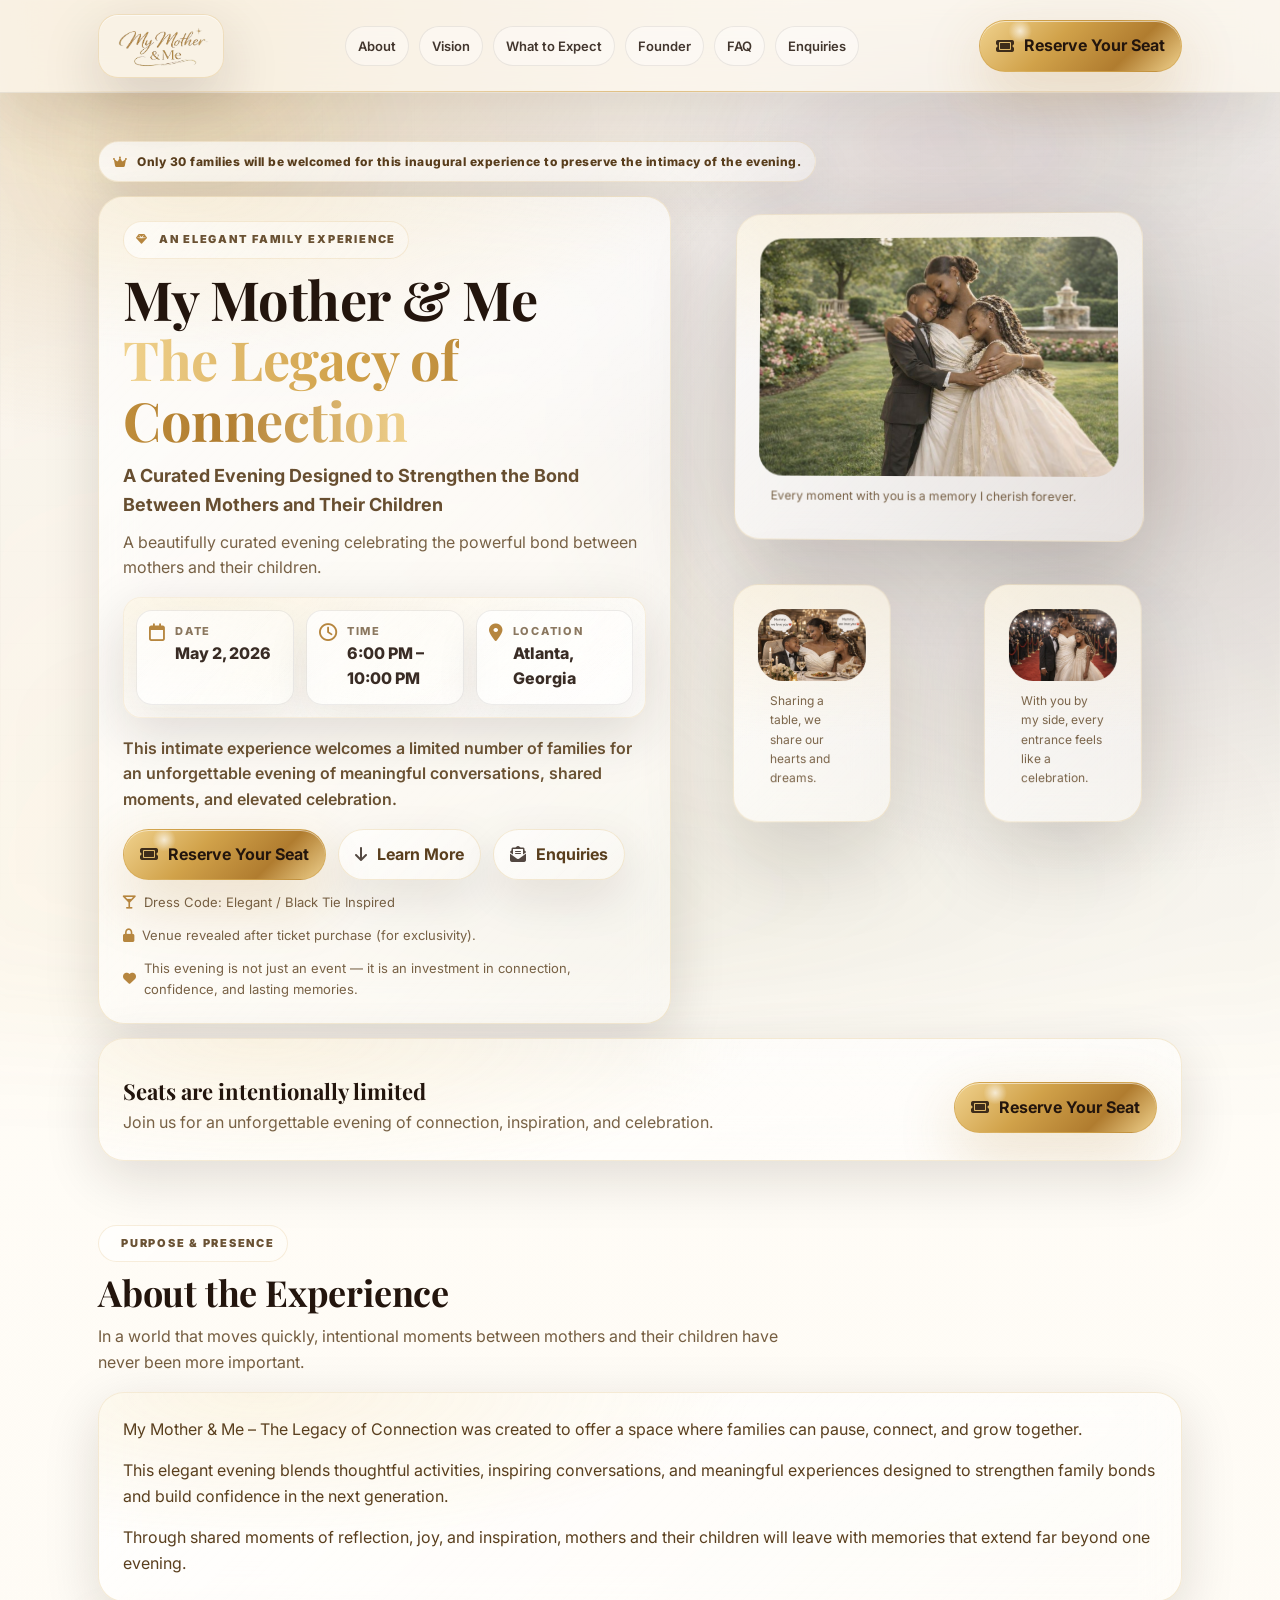
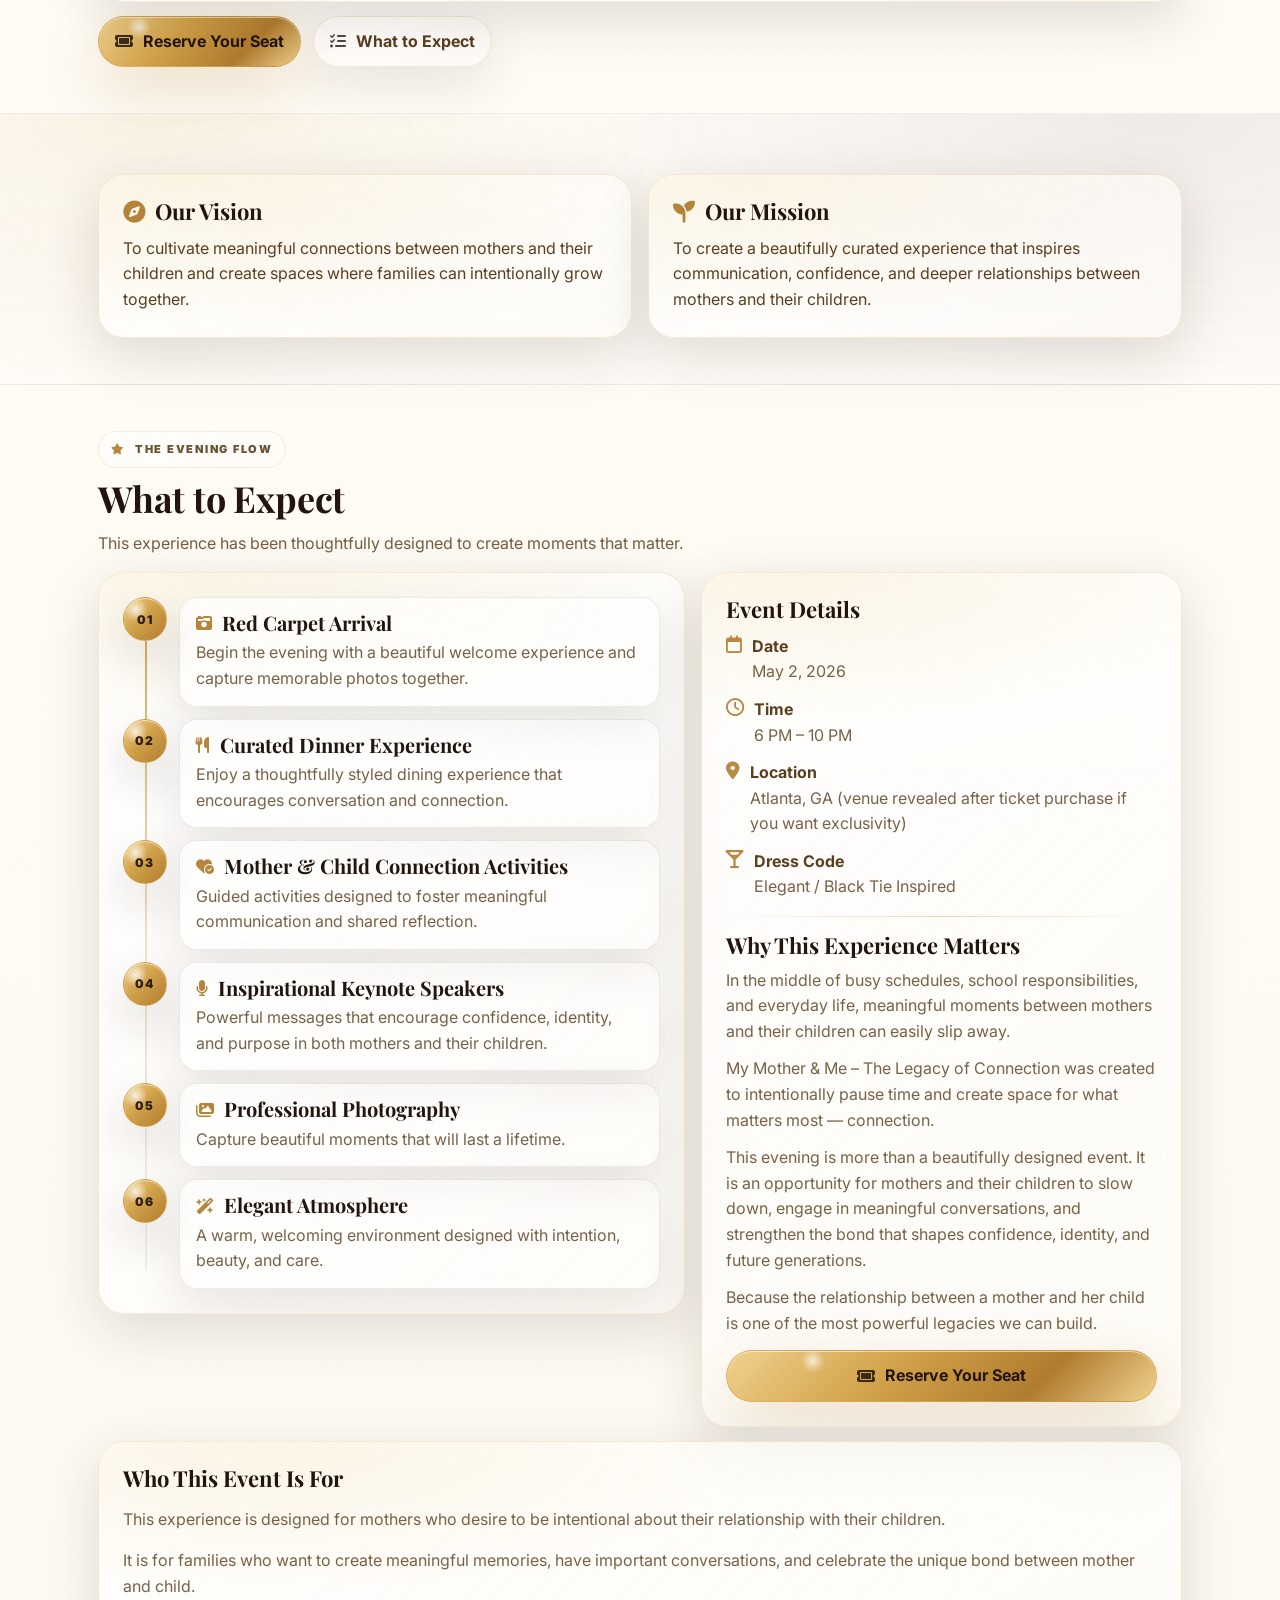
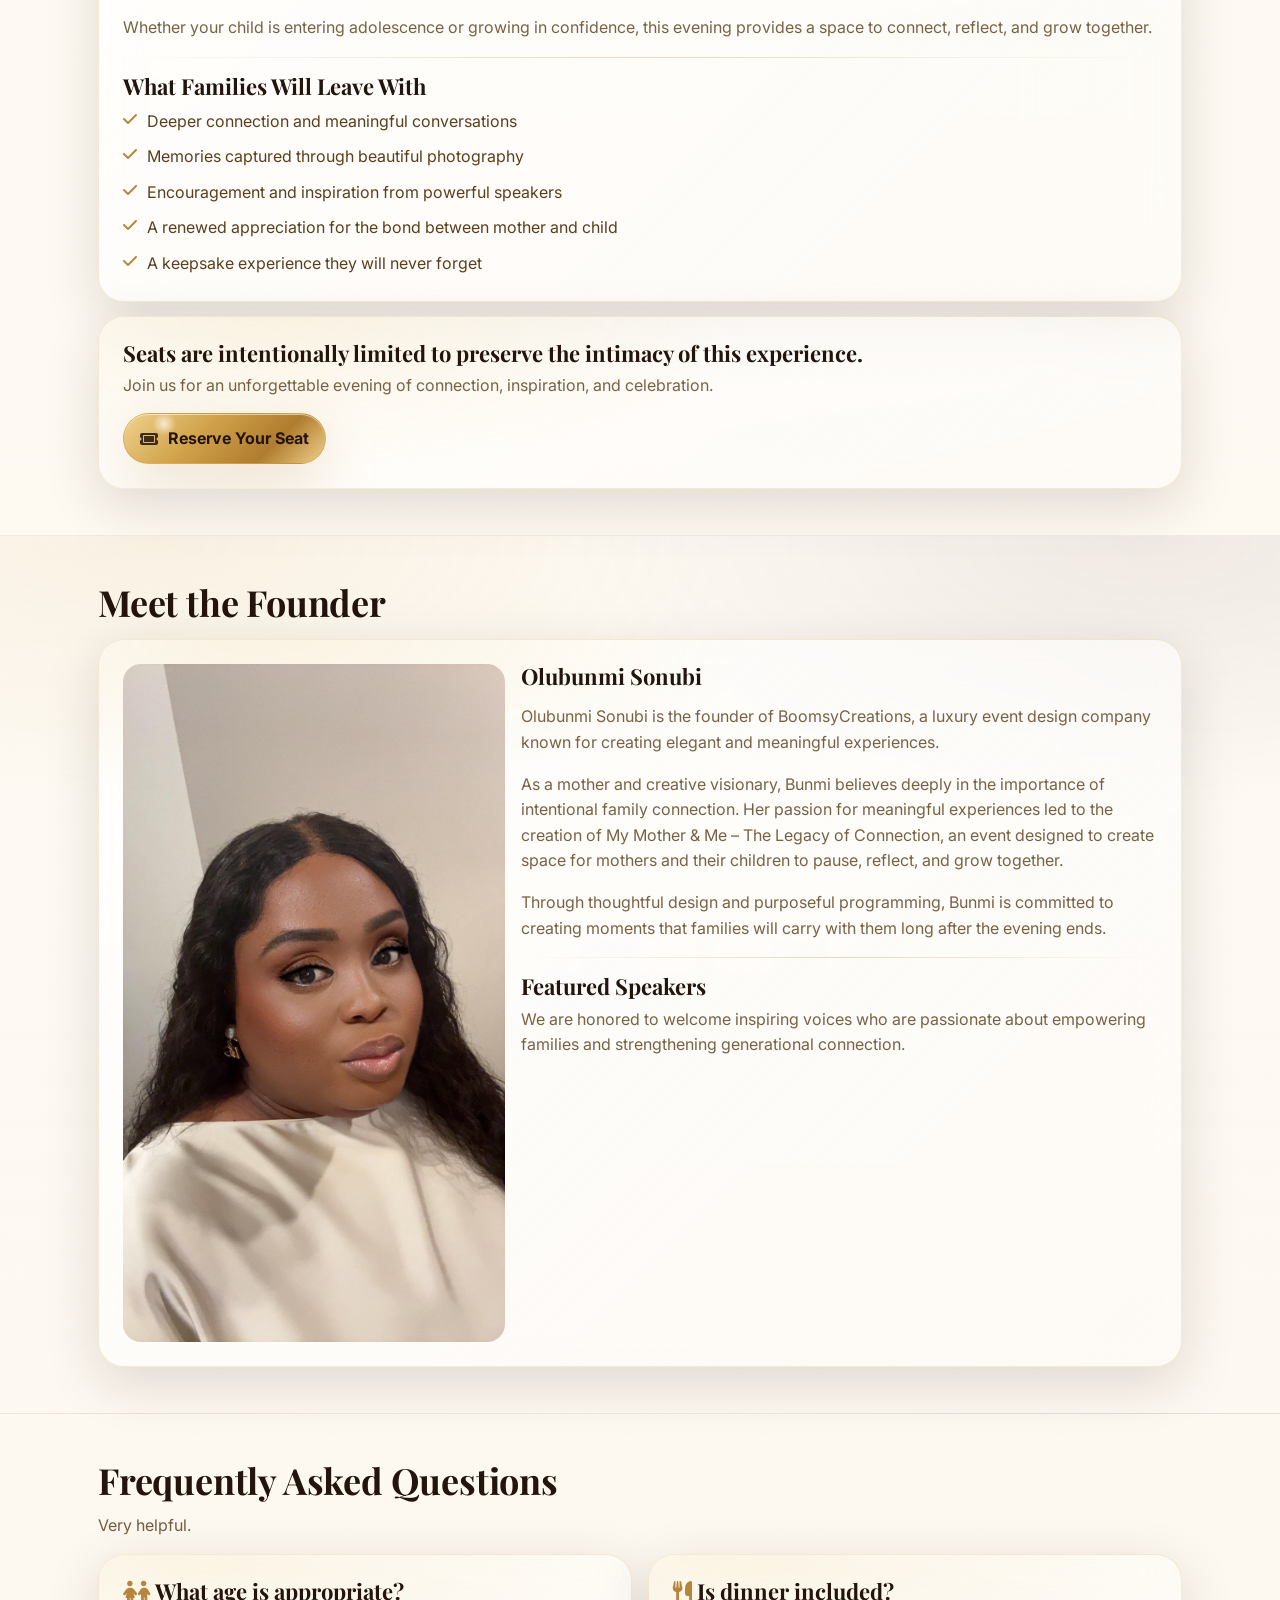
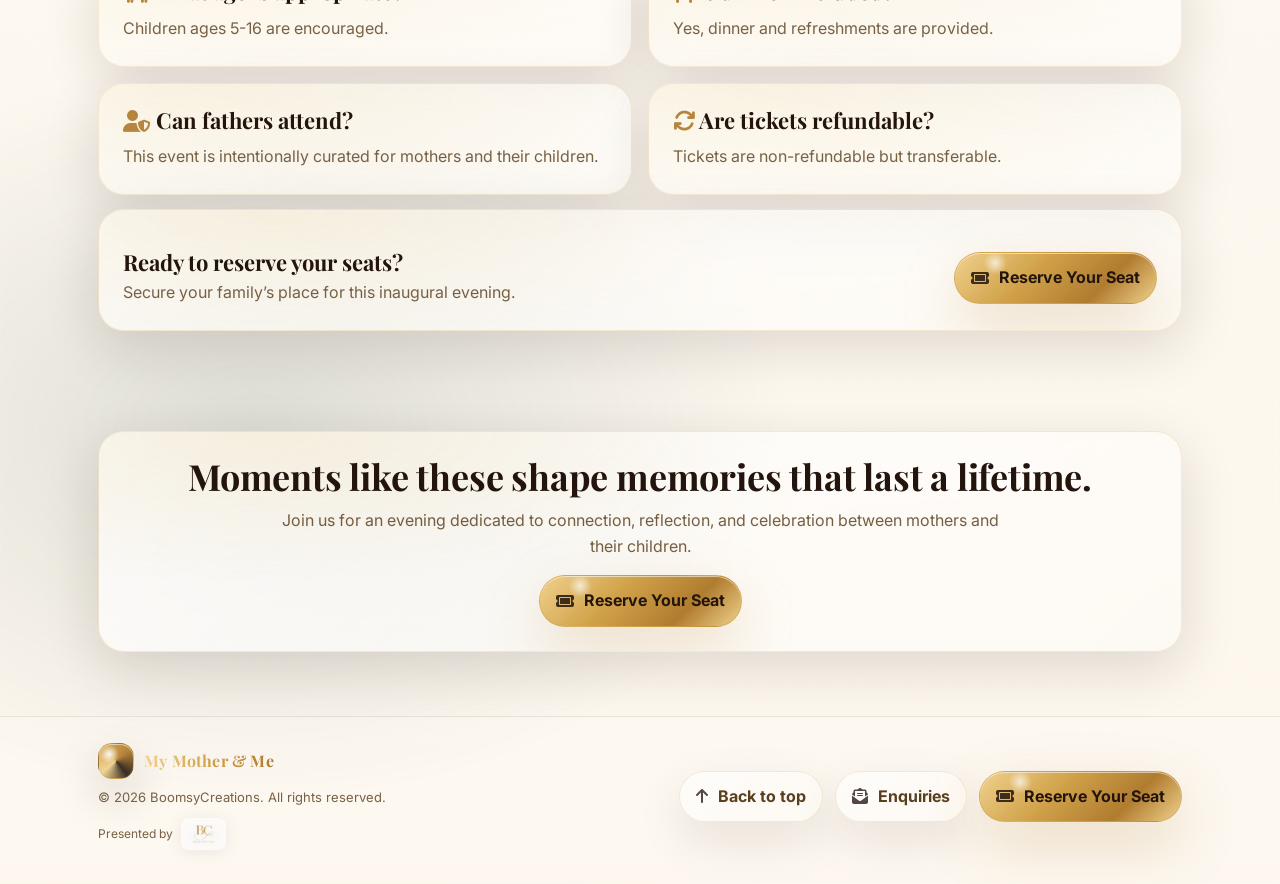
==== index.html @ 69c482a6 "Initial site and all updates: full-bleed images, real photos, emotional captions, Boomsy logo, and p" ====
<!doctype html>
<html lang="en">
<head>
  <meta charset="utf-8" />
  <meta name="viewport" content="width=device-width, initial-scale=1" />
  <title>My Mother &amp; Me — The Legacy of Connection</title>
  <meta name="description" content="A beautifully curated evening celebrating the powerful bond between mothers and their children. Atlanta, GA • May 2, 2026 • 6:00 PM – 10:00 PM" />

  <link rel="preconnect" href="https://fonts.googleapis.com" />
  <link rel="preconnect" href="https://fonts.gstatic.com" crossorigin />
  <link href="https://fonts.googleapis.com/css2?family=Inter:wght@400;500;600;700&family=Playfair+Display:wght@600;700&display=swap" rel="stylesheet" />

  <link rel="stylesheet" href="styles.css" />
  <link rel="stylesheet" href="https://cdnjs.cloudflare.com/ajax/libs/font-awesome/6.5.0/css/all.min.css" crossorigin="anonymous" referrerpolicy="no-referrer" />
</head>
<body>
  <a class="skip-link" href="#main">Skip to content</a>

  <header class="site-header">
    <div class="container">
      <nav class="nav" aria-label="Primary">
        <a class="brand" href="index.html" aria-label="Home">
          <img class="brand-photo" src="assets/mother.png" alt="Mother portrait" />
        </a>

        <div class="nav-links" role="navigation" aria-label="On this page">
          <a href="#about">About</a>
          <a href="#vision">Vision</a>
          <a href="#expect">What to Expect</a>
          <a href="#founder">Founder</a>
          <a href="#faq">FAQ</a>
          <a href="enquiries.html">Enquiries</a>
        </div>

        <a class="btn btn-primary header-cta" href="tickets.html" aria-label="Reserve Your Seat">
          <i class="fa-solid fa-ticket" aria-hidden="true"></i>
          <span class="btn-label">Reserve Your Seat</span>
        </a>
      </nav>
    </div>
  </header>

  <main id="main">
    <section class="hero">
      <div class="container">
        <div class="pill" aria-label="Exclusivity">
          <i class="fa-solid fa-crown" aria-hidden="true"></i>
          Only 30 families will be welcomed for this inaugural experience to preserve the intimacy of the evening.
        </div>

        <div class="hero-grid" style="margin-top:14px;">
          <div class="glass pad-lg">
            <div class="kicker"><i class="fa-solid fa-gem" aria-hidden="true"></i> An Elegant Family Experience</div>
            <h1>My Mother &amp; Me<br /><span class="gradient-text">The Legacy of Connection</span></h1>
            <p class="lead">A Curated Evening Designed to Strengthen the Bond Between Mothers and Their Children</p>
            <p class="muted" style="margin:0 0 16px;">A beautifully curated evening celebrating the powerful bond between mothers and their children.</p>

            <div class="event-meta glass" aria-label="Event details">
              <div class="meta-item">
                <i class="fa-regular fa-calendar" aria-hidden="true"></i>
                <div>
                  <div class="meta-label">Date</div>
                  <div class="meta-value">May 2, 2026</div>
                </div>
              </div>
              <div class="meta-item">
                <i class="fa-regular fa-clock" aria-hidden="true"></i>
                <div>
                  <div class="meta-label">Time</div>
                  <div class="meta-value">6:00 PM – 10:00 PM</div>
                </div>
              </div>
              <div class="meta-item">
                <i class="fa-solid fa-location-dot" aria-hidden="true"></i>
                <div>
                  <div class="meta-label">Location</div>
                  <div class="meta-value">Atlanta, Georgia</div>
                </div>
              </div>
            </div>

            <p class="sublead">This intimate experience welcomes a limited number of families for an unforgettable evening of meaningful conversations, shared moments, and elevated celebration.</p>

            <div class="cta-row" aria-label="Primary call to action">
              <a class="btn btn-primary" href="tickets.html">
                <i class="fa-solid fa-ticket" aria-hidden="true"></i>
                Reserve Your Seat
              </a>
              <a class="btn btn-ghost" href="#about">
                <i class="fa-solid fa-arrow-down" aria-hidden="true"></i>
                Learn More
              </a>
              <a class="btn btn-ghost" href="enquiries.html">
                <i class="fa-solid fa-envelope-open-text" aria-hidden="true"></i>
                Enquiries
              </a>
            </div>

            <p class="fineprint"><i class="fa-solid fa-martini-glass" aria-hidden="true"></i> Dress Code: Elegant / Black Tie Inspired</p>
            <p class="fineprint"><i class="fa-solid fa-lock" aria-hidden="true"></i> Venue revealed after ticket purchase (for exclusivity).</p>
            <p class="fineprint"><i class="fa-solid fa-heart" aria-hidden="true"></i> This evening is not just an event — it is an investment in connection, confidence, and lasting memories.</p>
          </div>

          <div class="hero-media">
            <figure class="glass pad-lg media-frame" aria-label="Hero image">
              <img src="assets/hero.jpeg" alt="A mother with her son and daughter dressed elegantly, posing for a red carpet-style photo." onerror="this.closest('figure').style.display='none'" />
              <figcaption>Every moment with you is a memory I cherish forever.</figcaption>
            </figure>

            <div class="media-mini-grid">
              <figure class="glass pad-lg media-frame" aria-label="Elegant dinner experience photo">
                <img src="assets/dinner.jpeg" alt="An elegant dinner table set with candles and florals, ready for guests." onerror="this.closest('figure').style.display='none'" />
                <figcaption>Sharing a table, we share our hearts and dreams.</figcaption>
              </figure>
              <figure class="glass pad-lg media-frame" aria-label="Red carpet arrival photo">
                <img src="assets/red-carpet.jpeg" alt="A red carpet arrival area with a photo backdrop and warm lighting." onerror="this.closest('figure').style.display='none'" />
                <figcaption>With you by my side, every entrance feels like a celebration.</figcaption>
              </figure>
            </div>
          </div>
        </div>

        <div class="glass pad-lg" style="margin-top:14px;">
          <div class="cta-band">
            <div>
              <h3 style="margin:0 0 6px;">Seats are intentionally limited</h3>
              <p class="muted" style="margin:0;">Join us for an unforgettable evening of connection, inspiration, and celebration.</p>
            </div>
            <a class="btn btn-primary" href="tickets.html">
              <i class="fa-solid fa-ticket" aria-hidden="true"></i>
              Reserve Your Seat
            </a>
          </div>
        </div>
      </div>
    </section>

    <section id="about" class="section">
      <div class="container">
        <div class="section-head">
          <div class="kicker"><i class="fa-solid fa-sparkles" aria-hidden="true"></i> Purpose &amp; Presence</div>
          <h2>About the Experience</h2>
          <p>In a world that moves quickly, intentional moments between mothers and their children have never been more important.</p>
        </div>

        <div class="glass pad-lg">
          <p style="margin-top:0;">My Mother &amp; Me – The Legacy of Connection was created to offer a space where families can pause, connect, and grow together.</p>
          <p>This elegant evening blends thoughtful activities, inspiring conversations, and meaningful experiences designed to strengthen family bonds and build confidence in the next generation.</p>
          <p style="margin-bottom:0;">Through shared moments of reflection, joy, and inspiration, mothers and their children will leave with memories that extend far beyond one evening.</p>
        </div>

        <div class="cta-row" style="margin-top:14px;">
          <a class="btn btn-primary" href="tickets.html">
            <i class="fa-solid fa-ticket" aria-hidden="true"></i>
            Reserve Your Seat
          </a>
          <a class="btn btn-ghost" href="#expect">
            <i class="fa-solid fa-list-check" aria-hidden="true"></i>
            What to Expect
          </a>
        </div>
      </div>
    </section>

    <section id="vision" class="section alt">
      <div class="container">
        <div class="split-cards">
          <div class="glass pad-lg">
            <h3><i class="fa-solid fa-compass" aria-hidden="true"></i> Our Vision</h3>
            <p style="margin:0;">To cultivate meaningful connections between mothers and their children and create spaces where families can intentionally grow together.</p>
          </div>

          <div class="glass pad-lg">
            <h3><i class="fa-solid fa-seedling" aria-hidden="true"></i> Our Mission</h3>
            <p style="margin:0;">To create a beautifully curated experience that inspires communication, confidence, and deeper relationships between mothers and their children.</p>
          </div>
        </div>
      </div>
    </section>

    <section id="expect" class="section">
      <div class="container">
        <div class="section-head">
          <div class="kicker"><i class="fa-solid fa-star" aria-hidden="true"></i> The Evening Flow</div>
          <h2>What to Expect</h2>
          <p>This experience has been thoughtfully designed to create moments that matter.</p>
        </div>

        <div class="expect-grid">
          <div class="glass pad-lg">
            <ol class="stepper" aria-label="Experience stepper">
              <li class="step">
                <div class="step-badge" aria-hidden="true">01</div>
                <div class="step-card">
                  <h3><i class="fa-solid fa-camera-retro" aria-hidden="true"></i> Red Carpet Arrival</h3>
                  <p>Begin the evening with a beautiful welcome experience and capture memorable photos together.</p>
                </div>
              </li>
              <li class="step">
                <div class="step-badge" aria-hidden="true">02</div>
                <div class="step-card">
                  <h3><i class="fa-solid fa-utensils" aria-hidden="true"></i> Curated Dinner Experience</h3>
                  <p>Enjoy a thoughtfully styled dining experience that encourages conversation and connection.</p>
                </div>
              </li>
              <li class="step">
                <div class="step-badge" aria-hidden="true">03</div>
                <div class="step-card">
                  <h3><i class="fa-solid fa-heart-circle-check" aria-hidden="true"></i> Mother &amp; Child Connection Activities</h3>
                  <p>Guided activities designed to foster meaningful communication and shared reflection.</p>
                </div>
              </li>
              <li class="step">
                <div class="step-badge" aria-hidden="true">04</div>
                <div class="step-card">
                  <h3><i class="fa-solid fa-microphone" aria-hidden="true"></i> Inspirational Keynote Speakers</h3>
                  <p>Powerful messages that encourage confidence, identity, and purpose in both mothers and their children.</p>
                </div>
              </li>
              <li class="step">
                <div class="step-badge" aria-hidden="true">05</div>
                <div class="step-card">
                  <h3><i class="fa-solid fa-images" aria-hidden="true"></i> Professional Photography</h3>
                  <p>Capture beautiful moments that will last a lifetime.</p>
                </div>
              </li>
              <li class="step">
                <div class="step-badge" aria-hidden="true">06</div>
                <div class="step-card">
                  <h3><i class="fa-solid fa-wand-magic-sparkles" aria-hidden="true"></i> Elegant Atmosphere</h3>
                  <p>A warm, welcoming environment designed with intention, beauty, and care.</p>
                </div>
              </li>
            </ol>
          </div>

          <div class="glass pad-lg">
            <h3 style="margin-top:0;">Event Details</h3>
            <div class="detail-list" aria-label="Event details">
              <div class="detail">
                <i class="fa-regular fa-calendar" aria-hidden="true"></i>
                <div>
                  <strong>Date</strong>
                  <div class="muted">May 2, 2026</div>
                </div>
              </div>
              <div class="detail">
                <i class="fa-regular fa-clock" aria-hidden="true"></i>
                <div>
                  <strong>Time</strong>
                  <div class="muted">6 PM – 10 PM</div>
                </div>
              </div>
              <div class="detail">
                <i class="fa-solid fa-location-dot" aria-hidden="true"></i>
                <div>
                  <strong>Location</strong>
                  <div class="muted">Atlanta, GA (venue revealed after ticket purchase if you want exclusivity)</div>
                </div>
              </div>
              <div class="detail">
                <i class="fa-solid fa-martini-glass" aria-hidden="true"></i>
                <div>
                  <strong>Dress Code</strong>
                  <div class="muted">Elegant / Black Tie Inspired</div>
                </div>
              </div>
            </div>

            <div class="divider" role="separator" aria-hidden="true"></div>

            <h3 style="margin:0 0 10px;">Why This Experience Matters</h3>
            <p class="muted" style="margin:0 0 12px;">In the middle of busy schedules, school responsibilities, and everyday life, meaningful moments between mothers and their children can easily slip away.</p>
            <p class="muted" style="margin:0 0 12px;">My Mother &amp; Me – The Legacy of Connection was created to intentionally pause time and create space for what matters most — connection.</p>
            <p class="muted" style="margin:0 0 12px;">This evening is more than a beautifully designed event. It is an opportunity for mothers and their children to slow down, engage in meaningful conversations, and strengthen the bond that shapes confidence, identity, and future generations.</p>
            <p class="muted" style="margin:0;">Because the relationship between a mother and her child is one of the most powerful legacies we can build.</p>

            <div class="cta-row" style="margin-top:14px;">
              <a class="btn btn-primary full" href="tickets.html">
                <i class="fa-solid fa-ticket" aria-hidden="true"></i>
                Reserve Your Seat
              </a>
            </div>
          </div>
        </div>

        <div class="glass pad-lg" style="margin-top:14px;">
          <h3 style="margin-top:0;">Who This Event Is For</h3>
          <p class="muted">This experience is designed for mothers who desire to be intentional about their relationship with their children.</p>
          <p class="muted">It is for families who want to create meaningful memories, have important conversations, and celebrate the unique bond between mother and child.</p>
          <p class="muted" style="margin-bottom:0;">Whether your child is entering adolescence or growing in confidence, this evening provides a space to connect, reflect, and grow together.</p>

          <div class="divider" role="separator" aria-hidden="true"></div>

          <h3 style="margin:0 0 10px;">What Families Will Leave With</h3>
          <ul class="check-list" aria-label="Outcomes list">
            <li><i class="fa-solid fa-check" aria-hidden="true"></i><span>Deeper connection and meaningful conversations</span></li>
            <li><i class="fa-solid fa-check" aria-hidden="true"></i><span>Memories captured through beautiful photography</span></li>
            <li><i class="fa-solid fa-check" aria-hidden="true"></i><span>Encouragement and inspiration from powerful speakers</span></li>
            <li><i class="fa-solid fa-check" aria-hidden="true"></i><span>A renewed appreciation for the bond between mother and child</span></li>
            <li><i class="fa-solid fa-check" aria-hidden="true"></i><span>A keepsake experience they will never forget</span></li>
          </ul>
        </div>

        <div class="glass pad-lg" style="margin-top:14px;">
          <h3 style="margin:0 0 8px;">Seats are intentionally limited to preserve the intimacy of this experience.</h3>
          <p class="muted" style="margin:0 0 14px;">Join us for an unforgettable evening of connection, inspiration, and celebration.</p>
          <a class="btn btn-primary" href="tickets.html">
            <i class="fa-solid fa-ticket" aria-hidden="true"></i>
            Reserve Your Seat
          </a>
        </div>
      </div>
    </section>

    <section id="founder" class="section alt">
      <div class="container">
        <div class="section-head">
          <h2>Meet the Founder</h2>
        </div>

        <div class="glass pad-lg founder-grid">
          <div class="founder-media">
            <img src="assets/founder.jpeg" alt="Portrait of Olubunmi Sonubi." onerror="this.closest('.founder-grid').querySelector('.founder-media').style.display='none'" />
          </div>
          <div>
            <h3 style="margin-top:0;">Olubunmi Sonubi</h3>
            <p class="muted">Olubunmi Sonubi is the founder of BoomsyCreations, a luxury event design company known for creating elegant and meaningful experiences.</p>
            <p class="muted">As a mother and creative visionary, Bunmi believes deeply in the importance of intentional family connection. Her passion for meaningful experiences led to the creation of My Mother &amp; Me – The Legacy of Connection, an event designed to create space for mothers and their children to pause, reflect, and grow together.</p>
            <p class="muted" style="margin-bottom:0;">Through thoughtful design and purposeful programming, Bunmi is committed to creating moments that families will carry with them long after the evening ends.</p>

            <div class="divider" role="separator" aria-hidden="true"></div>
            <h3 style="margin:0 0 8px;">Featured Speakers</h3>
            <p class="muted" style="margin:0;">We are honored to welcome inspiring voices who are passionate about empowering families and strengthening generational connection.</p>
          </div>
        </div>
      </div>
    </section>

    <section id="faq" class="section">
      <div class="container">
        <div class="section-head">
          <h2>Frequently Asked Questions</h2>
          <p>Very helpful.</p>
        </div>

        <div class="faq-grid">
          <div class="glass pad-lg">
            <h3 style="margin-top:0;"><i class="fa-solid fa-children" aria-hidden="true"></i> What age is appropriate?</h3>
            <p class="muted" style="margin:0;">Children ages 5-16 are encouraged.</p>
          </div>

          <div class="glass pad-lg">
            <h3 style="margin-top:0;"><i class="fa-solid fa-utensils" aria-hidden="true"></i> Is dinner included?</h3>
            <p class="muted" style="margin:0;">Yes, dinner and refreshments are provided.</p>
          </div>

          <div class="glass pad-lg">
            <h3 style="margin-top:0;"><i class="fa-solid fa-user-shield" aria-hidden="true"></i> Can fathers attend?</h3>
            <p class="muted" style="margin:0;">This event is intentionally curated for mothers and their children.</p>
          </div>

          <div class="glass pad-lg">
            <h3 style="margin-top:0;"><i class="fa-solid fa-arrows-rotate" aria-hidden="true"></i> Are tickets refundable?</h3>
            <p class="muted" style="margin:0;">Tickets are non-refundable but transferable.</p>
          </div>
        </div>

        <div class="glass pad-lg" style="margin-top:14px;">
          <div class="cta-band">
            <div>
              <h3 style="margin:0 0 6px;">Ready to reserve your seats?</h3>
              <p class="muted" style="margin:0;">Secure your family’s place for this inaugural evening.</p>
            </div>
            <a class="btn btn-primary" href="tickets.html">
              <i class="fa-solid fa-ticket" aria-hidden="true"></i>
              Reserve Your Seat
            </a>
          </div>
        </div>
      </div>
    </section>

    <section class="section final">
      <div class="container">
        <div class="glass pad-lg final-card">
          <h2>Moments like these shape memories that last a lifetime.</h2>
          <p>Join us for an evening dedicated to connection, reflection, and celebration between mothers and their children.</p>
          <a class="btn btn-primary" href="tickets.html">
            <i class="fa-solid fa-ticket" aria-hidden="true"></i>
            Reserve Your Seat
          </a>
        </div>
      </div>
    </section>
  </main>

  <footer class="site-footer">
    <div class="container">
      <div class="footer-grid">
        <div>
          <div class="brand footer-brand">
            <span class="brand-mark" aria-hidden="true"></span>
            <span class="brand-text">My Mother &amp; Me</span>
          </div>
          <div class="muted" style="font-size:13px;">&copy; <span data-year></span> BoomsyCreations. All rights reserved.</div>
          <div class="presented-by" style="margin-top:10px;display:flex;align-items:center;gap:8px;">
            <span class="muted" style="font-size:12px;">Presented by</span>
            <img src="assets/boomsy-logo.png" alt="BoomsyCreations logo" style="height:32px;width:auto;vertical-align:middle;filter:drop-shadow(0 2px 8px rgba(35,21,13,.10));background:rgba(255,255,255,.7);border-radius:8px;padding:2px 8px;" />
          </div>
        </div>

        <div class="cta-row" style="margin:0;">
          <a class="btn btn-ghost" href="#main"><i class="fa-solid fa-arrow-up" aria-hidden="true"></i> Back to top</a>
          <a class="btn btn-ghost" href="enquiries.html"><i class="fa-solid fa-envelope-open-text" aria-hidden="true"></i> Enquiries</a>
          <a class="btn btn-primary" href="tickets.html"><i class="fa-solid fa-ticket" aria-hidden="true"></i> Reserve Your Seat</a>
        </div>
      </div>
    </div>
  </footer>

  <script src="assets/site.js"></script>
</body>
</html>
---- styles.css ----
:root{
  --bg:#fdf7ee;
  --bg2:#fffdf8;

  /* Goldish-brown text */
  --ink:#5a3f1e;
  --heading:#23150d;
  --muted:rgba(90,63,30,.82);

  --glass:rgba(255,255,255,.52);
  --glass-2:rgba(255,255,255,.28);
  --stroke:rgba(35,21,13,.14);
  --stroke-2:rgba(35,21,13,.08);
  --stroke-gold:rgba(209,162,74,.28);

  /* Royal accents */
  --accent:#d1a24a;
  --accent-2:#b07c2f;
  --accent-3:#f0d28e;
  --plum:#4a2230;
  --emerald:#1f3c36;

  --shadow-soft:0 16px 55px rgba(35,21,13,.14);
  --shadow:0 30px 90px rgba(35,21,13,.18);

  --radius:26px;
  --radius-sm:18px;
  --ring:rgba(209,162,74,.45);
}

*{box-sizing:border-box;}
html{scroll-behavior:smooth;}

body{
  margin:0;
  color:var(--ink);
  font-family:Inter,system-ui,-apple-system,Segoe UI,Roboto,Arial,sans-serif;
  line-height:1.6;
  background:
    radial-gradient(1000px 680px at 12% 0%, rgba(209,162,74,.30), transparent 65%),
    radial-gradient(900px 620px at 88% 8%, rgba(74,34,48,.18), transparent 68%),
    radial-gradient(900px 620px at 20% 92%, rgba(31,60,54,.14), transparent 60%),
    linear-gradient(180deg, var(--bg2), var(--bg));
  position:relative;
  isolation:isolate;
  overflow-x:hidden;
}

body::before{
  content:"";
  position:fixed;
  inset:-120px;
  background:
    radial-gradient(closest-side at 18% 12%, rgba(240,210,142,.36), transparent 72%),
    radial-gradient(closest-side at 84% 18%, rgba(74,34,48,.18), transparent 72%),
    radial-gradient(closest-side at 50% 90%, rgba(31,60,54,.14), transparent 72%),
    conic-gradient(from 220deg at 50% 50%, rgba(209,162,74,.10), rgba(74,34,48,.08), rgba(31,60,54,.06), rgba(209,162,74,.10));
  filter:blur(72px) saturate(1.12);
  opacity:.65;
  pointer-events:none;
  z-index:-2;
}

body::after{
  content:"";
  position:fixed;
  inset:0;
  background:
    linear-gradient(90deg, rgba(35,21,13,.05) 1px, transparent 1px),
    linear-gradient(0deg, rgba(35,21,13,.05) 1px, transparent 1px);
  background-size:46px 46px;
  opacity:.10;
  pointer-events:none;
  z-index:-1;
}

::selection{background:rgba(209,162,74,.25);}

img{max-width:100%;height:auto;display:block;}
a{color:inherit;text-decoration:none;}
a:hover{text-decoration:underline;}

.skip-link{
  position:absolute;
  left:-999px;
  top:12px;
  background:var(--heading);
  color:var(--bg2);
  padding:10px 14px;
  border-radius:999px;
  z-index:999;
  box-shadow:0 18px 44px rgba(35,21,13,.25);
}
.skip-link:focus{left:12px;}

.container{max-width:1120px;margin:0 auto;padding:0 18px;}

.site-header{
  position:sticky;
  top:0;
  z-index:20;
  background:rgba(253,247,238,.74);
  backdrop-filter:blur(18px);
  -webkit-backdrop-filter:blur(18px);
  border-bottom:1px solid var(--stroke-2);
  box-shadow:0 22px 60px rgba(35,21,13,.10);
}
.site-header::after{
  content:"";
  position:absolute;
  left:0;
  right:0;
  bottom:0;
  height:1px;
  background:linear-gradient(90deg, transparent, rgba(209,162,74,.65), transparent);
}

.nav{
  display:flex;
  align-items:center;
  justify-content:space-between;
  gap:16px;
  padding:14px 0;
}

.brand{display:flex;align-items:center;gap:10px;text-decoration:none;}
.brand:hover{text-decoration:none;}
.brand-photo{
  height:64px;
  width:auto;
  max-width:260px;
  border-radius:20px;
  border:1px solid rgba(209,162,74,.26);
  background:rgba(255,255,255,.18);
  box-shadow:
    0 22px 60px rgba(35,21,13,.16),
    inset 0 1px 0 rgba(255,255,255,.55);
}
.brand-mark{
  width:36px;
  height:36px;
  border-radius:14px;
  background:
    radial-gradient(16px 16px at 30% 30%, rgba(255,255,255,.92), rgba(255,255,255,0) 60%),
    conic-gradient(from 230deg, rgba(240,210,142,.95), rgba(209,162,74,.95), rgba(176,124,47,.95), rgba(35,21,13,.90), rgba(240,210,142,.95));
  border:1px solid rgba(209,162,74,.32);
  box-shadow:
    0 18px 44px rgba(35,21,13,.18),
    inset 0 1px 0 rgba(255,255,255,.55);
}
.brand-text{
  font-family:"Playfair Display",Georgia,"Times New Roman",serif;
  font-weight:700;
  letter-spacing:.2px;
  background:linear-gradient(90deg, var(--accent-3), var(--accent), var(--accent-2));
  -webkit-background-clip:text;
  background-clip:text;
  color:transparent;
}

.nav-links{display:flex;gap:10px;align-items:center;flex-wrap:wrap;}
.nav-links a{
  color:rgba(35,21,13,.86);
  font-weight:600;
  font-size:13px;
  padding:9px 12px;
  border-radius:999px;
  background:rgba(255,255,255,.38);
  border:1px solid rgba(35,21,13,.08);
}
.nav-links a:hover{
  text-decoration:none;
  background:rgba(255,255,255,.58);
  border-color:rgba(209,162,74,.22);
  box-shadow:0 14px 30px rgba(35,21,13,.10);
}

.btn{
  display:inline-flex;
  align-items:center;
  justify-content:center;
  gap:10px;
  padding:12px 16px;
  border-radius:999px;
  border:1px solid rgba(35,21,13,.12);
  font-weight:700;
  text-decoration:none;
  white-space:nowrap;
  background:linear-gradient(180deg, rgba(255,255,255,.62), rgba(255,255,255,.28));
  box-shadow:0 18px 48px rgba(35,21,13,.10);
}
.btn:hover{text-decoration:none;}
.btn:focus-visible{outline:3px solid var(--ring);outline-offset:2px;}
.btn i{color:rgba(35,21,13,.78);}
.btn[disabled]{opacity:.70;cursor:not-allowed;filter:grayscale(.15);}

.btn-primary{
  background:
    radial-gradient(18px 18px at 20% 20%, rgba(255,255,255,.70), rgba(255,255,255,0) 65%),
    linear-gradient(135deg, var(--accent-3), var(--accent) 38%, var(--accent-2) 72%, var(--accent-3));
  color:var(--heading);
  border-color:rgba(209,162,74,.58);
  box-shadow:
    0 22px 60px rgba(176,124,47,.24),
    inset 0 1px 0 rgba(255,255,255,.55);
}
.btn-primary i{color:rgba(35,21,13,.86);}
.btn-primary:hover{filter:saturate(1.05) brightness(.98);}

.btn-ghost{
  background:linear-gradient(135deg, rgba(255,255,255,.64), rgba(255,255,255,.22));
  border-color:rgba(209,162,74,.22);
}
.btn-ghost:hover{background:linear-gradient(135deg, rgba(255,255,255,.72), rgba(255,255,255,.28));}

.full{width:100%;}

.glass{
  position:relative;
  background:linear-gradient(135deg, rgba(255,255,255,.78), rgba(255,255,255,.30));
  border:1px solid rgba(209,162,74,.22);
  border-radius:var(--radius);
  box-shadow:var(--shadow-soft);
  backdrop-filter:blur(18px);
  -webkit-backdrop-filter:blur(18px);
  overflow:hidden;
}
.glass::before{
  content:"";
  position:absolute;
  inset:0;
  background:
    radial-gradient(700px 220px at 15% 0%, rgba(240,210,142,.32), transparent 70%),
    radial-gradient(560px 200px at 85% 15%, rgba(255,255,255,.36), transparent 70%);
  opacity:.65;
  pointer-events:none;
}
.glass > *{position:relative;}

.pad-lg{padding:24px;}

.pill{
  display:inline-flex;
  align-items:center;
  gap:10px;
  padding:10px 14px;
  border-radius:999px;
  background:linear-gradient(135deg, rgba(255,255,255,.76), rgba(255,255,255,.34));
  border:1px solid rgba(209,162,74,.18);
  box-shadow:0 18px 48px rgba(35,21,13,.10);
  font-size:12px;
  font-weight:800;
  letter-spacing:.04em;
}
.pill i{color:rgba(176,124,47,.95);}

.hero{padding:48px 0 18px;position:relative;}
.hero::before{
  content:"";
  position:absolute;
  inset:-120px -40px auto -40px;
  height:420px;
  background:
    radial-gradient(closest-side at 18% 40%, rgba(209,162,74,.22), transparent 72%),
    radial-gradient(closest-side at 72% 40%, rgba(74,34,48,.16), transparent 76%);
  filter:blur(52px);
  opacity:.9;
  pointer-events:none;
  z-index:-1;
}

.hero-grid{
  display:grid;
  grid-template-columns:1.08fr .92fr;
  gap:22px;
  align-items:start;
}

h1,h2,h3{
  font-family:"Playfair Display",Georgia,"Times New Roman",serif;
  line-height:1.12;
  margin:0 0 12px;
  color:var(--heading);
}
h1{font-size:54px;letter-spacing:-.5px;}
h2{font-size:36px;letter-spacing:-.2px;}
h3{font-size:22px;}

.gradient-text,
.h-accent{
  background:linear-gradient(90deg, var(--accent-3), var(--accent) 35%, var(--accent-2) 70%, var(--accent-3));
  -webkit-background-clip:text;
  background-clip:text;
  color:transparent;
  text-shadow:none;
}

.lead{font-size:18px;color:rgba(90,63,30,.92);margin:0 0 10px;font-weight:700;}
.sublead{margin:18px 0 0;color:rgba(90,63,30,.90);font-weight:600;}
.muted{color:var(--muted);}
.fineprint{font-size:13px;color:rgba(90,63,30,.82);margin:12px 0 0;display:flex;gap:8px;align-items:center;}
.fineprint i{color:rgba(176,124,47,.92);}

.event-meta{
  display:grid;
  grid-template-columns:repeat(3, minmax(0, 1fr));
  gap:12px;
  padding:12px;
  margin:14px 0 10px;
  background:linear-gradient(135deg, rgba(255,255,255,.70), rgba(255,255,255,.26));
  border:1px solid rgba(209,162,74,.18);
  border-radius:var(--radius-sm);
}

.meta-item{display:flex;gap:10px;align-items:flex-start;padding:12px;border-radius:16px;background:linear-gradient(135deg, rgba(255,255,255,.72), rgba(255,255,255,.22));border:1px solid rgba(35,21,13,.08);box-shadow:0 18px 44px rgba(35,21,13,.08);}
.meta-item i{font-size:18px;color:rgba(176,124,47,.92);margin-top:1px;}
.meta-label{font-size:11px;color:rgba(90,63,30,.70);text-transform:uppercase;letter-spacing:.16em;font-weight:800;}
.meta-value{font-weight:800;color:rgba(35,21,13,.90);}

.cta-row{display:flex;gap:12px;flex-wrap:wrap;margin-top:16px;}

.hero-media{display:flex;flex-direction:column;gap:12px;}

.media-frame{overflow:hidden;}
.media-frame{border-radius:var(--radius);transform:perspective(1200px) rotateY(-3deg) rotateX(2deg);box-shadow:var(--shadow);}
.media-mini-grid{display:grid;grid-template-columns:1fr 1fr;gap:12px;}
.media-mini-grid .media-frame{transform:perspective(1200px) rotateY(2deg) rotateX(1deg);}
.media-frame img{border-radius:calc(var(--radius) - 2px);}
.media-frame figcaption{padding:10px 12px;font-size:12px;color:rgba(90,63,30,.80);}

.section{padding:46px 0;position:relative;}
.section.alt{padding:46px 0;background:radial-gradient(900px 420px at 12% 0%, rgba(209,162,74,.10), transparent 65%),radial-gradient(900px 420px at 90% 0%, rgba(74,34,48,.08), transparent 65%),linear-gradient(180deg, rgba(255,255,255,.18), rgba(255,255,255,.10));border-top:1px solid rgba(35,21,13,.06);border-bottom:1px solid rgba(35,21,13,.06);}
.section.final{padding:54px 0 64px;}

.section-head{margin-bottom:16px;}
.section-head p{margin:0;color:rgba(90,63,30,.84);max-width:70ch;}

.kicker{display:inline-flex;align-items:center;gap:10px;padding:9px 12px;border-radius:999px;background:linear-gradient(135deg, rgba(255,255,255,.66), rgba(255,255,255,.22));border:1px solid rgba(209,162,74,.18);color:rgba(90,63,30,.90);font-size:11px;font-weight:900;text-transform:uppercase;letter-spacing:.16em;margin-bottom:10px;}
.kicker i{color:rgba(176,124,47,.92);}

.split-cards{display:grid;grid-template-columns:1fr 1fr;gap:16px;margin-top:14px;}
.split-cards h3{display:flex;align-items:center;gap:10px;}
.split-cards i{color:rgba(176,124,47,.95);}

.cta-band{display:flex;align-items:center;justify-content:space-between;gap:14px;margin-top:16px;}

.expect-grid{display:grid;grid-template-columns:1.1fr .9fr;gap:16px;align-items:start;}

.icon-list{list-style:none;padding:0;margin:0;display:grid;gap:14px;}
.icon-list li{display:flex;gap:12px;align-items:flex-start;}
.icon-list i{font-size:18px;color:rgba(176,124,47,.98);margin-top:2px;}
.icon-list strong{display:block;margin-bottom:2px;color:rgba(35,21,13,.92);}
.icon-list span{display:block;color:rgba(90,63,30,.82);}

.stepper{list-style:none;padding:0;margin:0;display:grid;gap:12px;position:relative;}
.stepper::before{content:"";position:absolute;left:22px;top:18px;bottom:18px;width:2px;border-radius:999px;background:linear-gradient(180deg, rgba(209,162,74,.92), rgba(176,124,47,.22), rgba(35,21,13,.06));}
.step{display:grid;grid-template-columns:44px 1fr;gap:12px;align-items:start;}
.step-badge{width:44px;height:44px;border-radius:999px;display:flex;align-items:center;justify-content:center;font-weight:950;font-size:12px;letter-spacing:.12em;color:rgba(35,21,13,.92);background:radial-gradient(18px 18px at 28% 28%, rgba(255,255,255,.78), rgba(255,255,255,0) 65%),linear-gradient(135deg, var(--accent-3), var(--accent) 45%, var(--accent-2));border:1px solid rgba(209,162,74,.55);box-shadow:0 18px 44px rgba(35,21,13,.14), inset 0 1px 0 rgba(255,255,255,.60);z-index:1;}
.step-card{padding:14px 16px;border-radius:var(--radius-sm);background:linear-gradient(135deg, rgba(255,255,255,.74), rgba(255,255,255,.24));border:1px solid rgba(35,21,13,.08);box-shadow:0 18px 48px rgba(35,21,13,.10);}
.step-card h3{margin:0 0 6px;font-size:20px;display:flex;align-items:center;gap:10px;}
.step-card h3 i{color:rgba(176,124,47,.92);font-size:16px;}
.step-card p{margin:0;color:rgba(90,63,30,.82);}

.detail-list{display:grid;gap:12px;}
.detail{display:flex;gap:10px;align-items:flex-start;}
.detail i{font-size:18px;color:rgba(176,124,47,.90);margin-top:2px;}
.divider{height:1px;background:linear-gradient(90deg, transparent, rgba(209,162,74,.40), transparent);margin:16px 0;}

.two-col{display:grid;grid-template-columns:1fr 1fr;gap:16px;}

.contact-form{margin:0;}
.form-grid{display:grid;grid-template-columns:1fr 1fr;gap:12px;}
.field{display:grid;gap:8px;}
.field-full{grid-column:1 / -1;}
.field label{font-size:11px;font-weight:900;text-transform:uppercase;letter-spacing:.16em;color:rgba(90,63,30,.86);}

.input,
.textarea{
  width:100%;
  padding:12px 14px;
  border-radius:16px;
  border:1px solid rgba(209,162,74,.18);
  background:linear-gradient(135deg, rgba(255,255,255,.76), rgba(255,255,255,.22));
  color:rgba(35,21,13,.88);
  box-shadow:0 18px 48px rgba(35,21,13,.08);
}
.input::placeholder,
.textarea::placeholder{color:rgba(90,63,30,.65);}
.input:focus,
.textarea:focus{outline:3px solid var(--ring);outline-offset:2px;border-color:rgba(209,162,74,.42);}
.textarea{min-height:152px;resize:vertical;}

.honeypot{display:none;}

.form-status{margin:12px 0 0;font-weight:700;color:rgba(90,63,30,.86);}
.form-status.is-success{color:var(--emerald);}
.form-status.is-error{color:var(--plum);}

.check-list{list-style:none;padding:0;margin:0;display:grid;gap:10px;}
.check-list li{display:flex;gap:10px;align-items:flex-start;}
.check-list i{color:rgba(176,124,47,.92);margin-top:2px;}

.founder-grid{display:grid;grid-template-columns:.75fr 1.25fr;gap:16px;align-items:start;}
.founder-media img{width:100%;height:auto;border-radius:var(--radius-sm);}

.speaker-grid{display:grid;grid-template-columns:repeat(3, minmax(0, 1fr));gap:16px;}

.faq-grid{display:grid;grid-template-columns:repeat(2, minmax(0, 1fr));gap:16px;}
.faq-grid h3 i{color:rgba(176,124,47,.92);}

.final-card{text-align:center;}
.final-card p{max-width:72ch;margin:0 auto 16px;color:rgba(90,63,30,.84);}

.site-footer{padding:26px 0 34px;border-top:1px solid rgba(35,21,13,.08);background:linear-gradient(180deg, rgba(255,255,255,.18), rgba(255,255,255,.10));}

.footer-grid{display:flex;align-items:center;justify-content:space-between;gap:14px;flex-wrap:wrap;}
.footer-brand{margin-bottom:8px;}

@media (max-width: 920px){
  .hero-grid{grid-template-columns:1fr;}
  h1{font-size:44px;}
  .event-meta{grid-template-columns:1fr;}
  .media-mini-grid{grid-template-columns:1fr 1fr;}
  .expect-grid{grid-template-columns:1fr;}
  .founder-grid{grid-template-columns:1fr;}
  .media-frame{transform:none;}
  .media-mini-grid .media-frame{transform:none;}
}

@media (max-width: 720px){
  .nav-links{display:none;}
  .split-cards{grid-template-columns:1fr;}
  .two-col{grid-template-columns:1fr;}
  .form-grid{grid-template-columns:1fr;}
  .speaker-grid{grid-template-columns:1fr;}
  .faq-grid{grid-template-columns:1fr;}
  .media-mini-grid{grid-template-columns:1fr;}
  h1{font-size:38px;}
  h2{font-size:32px;}

  /* Full-bleed hero and media images on mobile */
  .hero-media,
  .media-frame,
  .media-frame img {
    border-radius: 0 !important;
    box-shadow: none !important;
  }
  .hero-media,
  .media-frame {
    margin-left: calc(-1 * (min(18px, 4vw)));
    margin-right: calc(-1 * (min(18px, 4vw)));
    width: 100vw;
    max-width: 100vw;
  }
  .media-frame img {
    width: 100vw;
    max-width: 100vw;
    object-fit: cover;
  }
  .container {
    padding-left: min(18px, 4vw);
    padding-right: min(18px, 4vw);
  }
}

@media (max-width: 420px){
  .header-cta{padding:12px 14px;}
  .header-cta .btn-label{display:none;}
  .brand-photo{height:52px;max-width:190px;}
}

@media (prefers-reduced-motion: reduce){
  html{scroll-behavior:auto;}
}
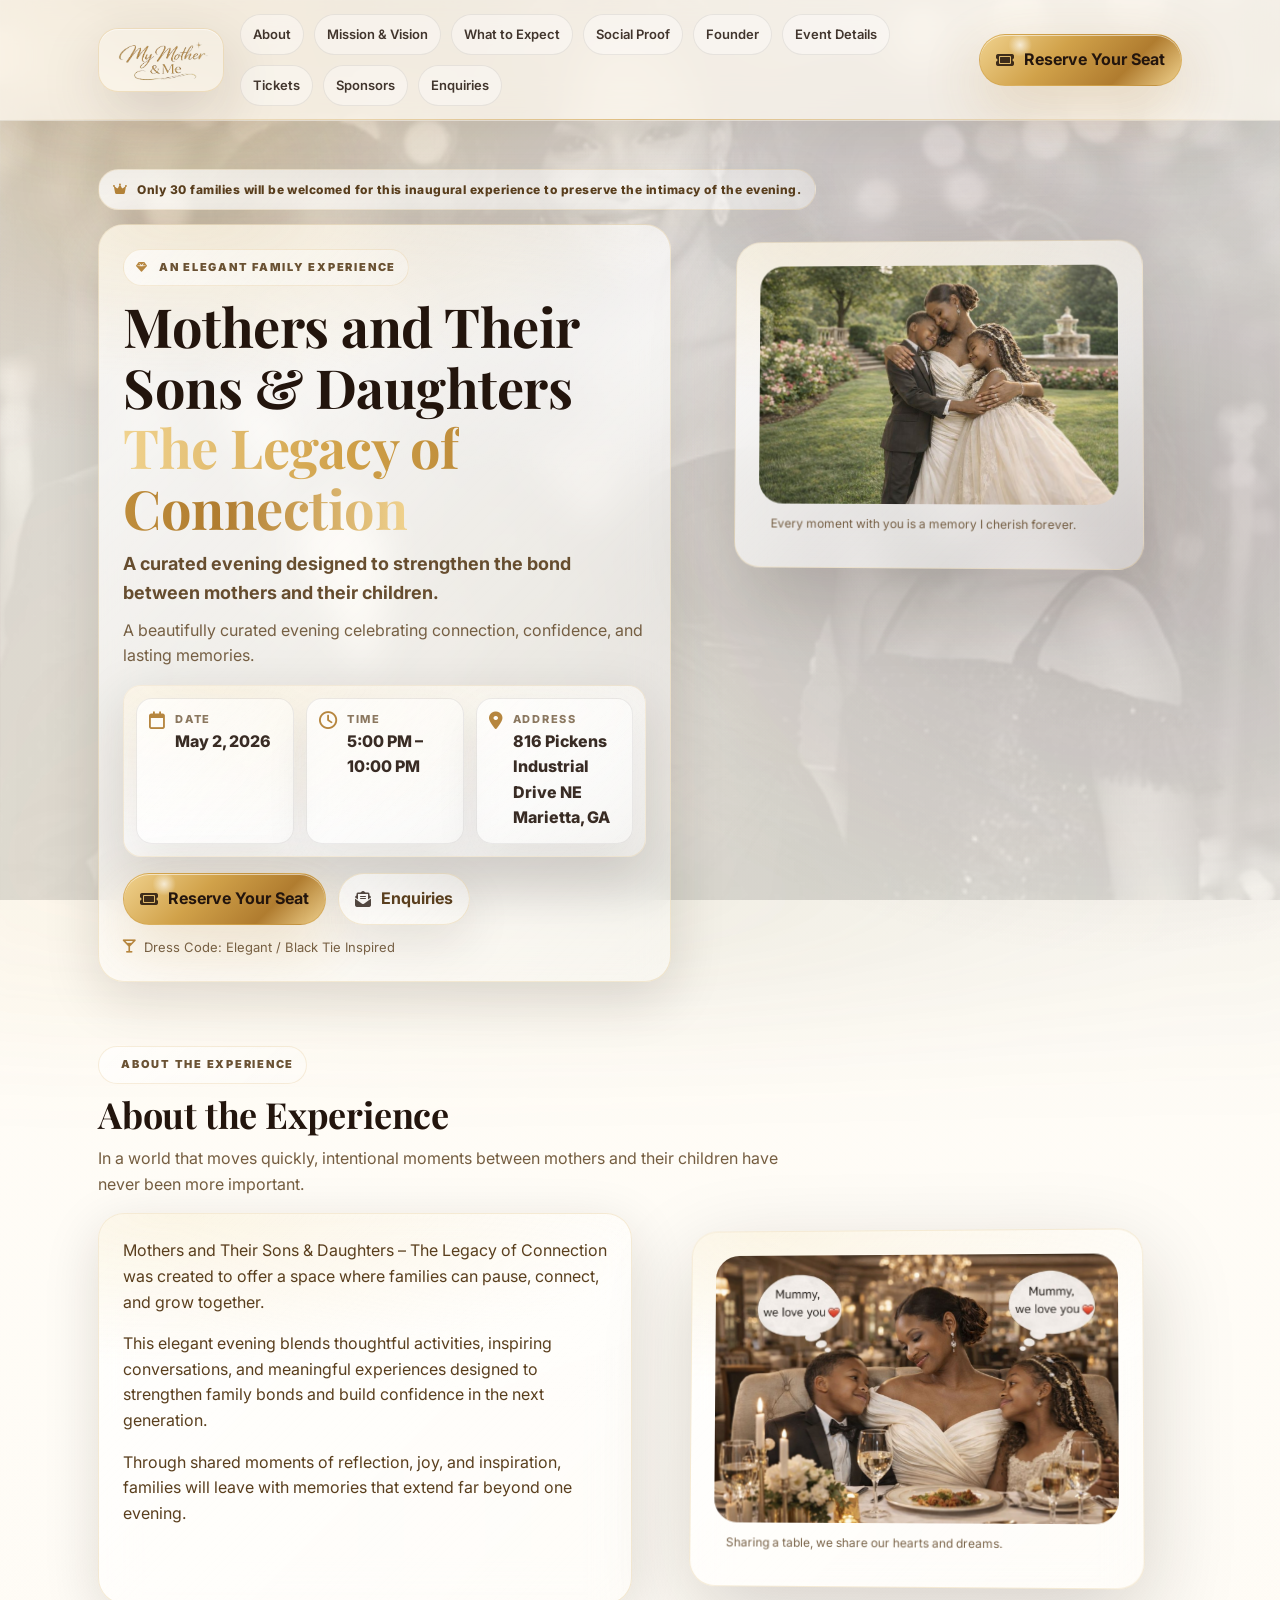
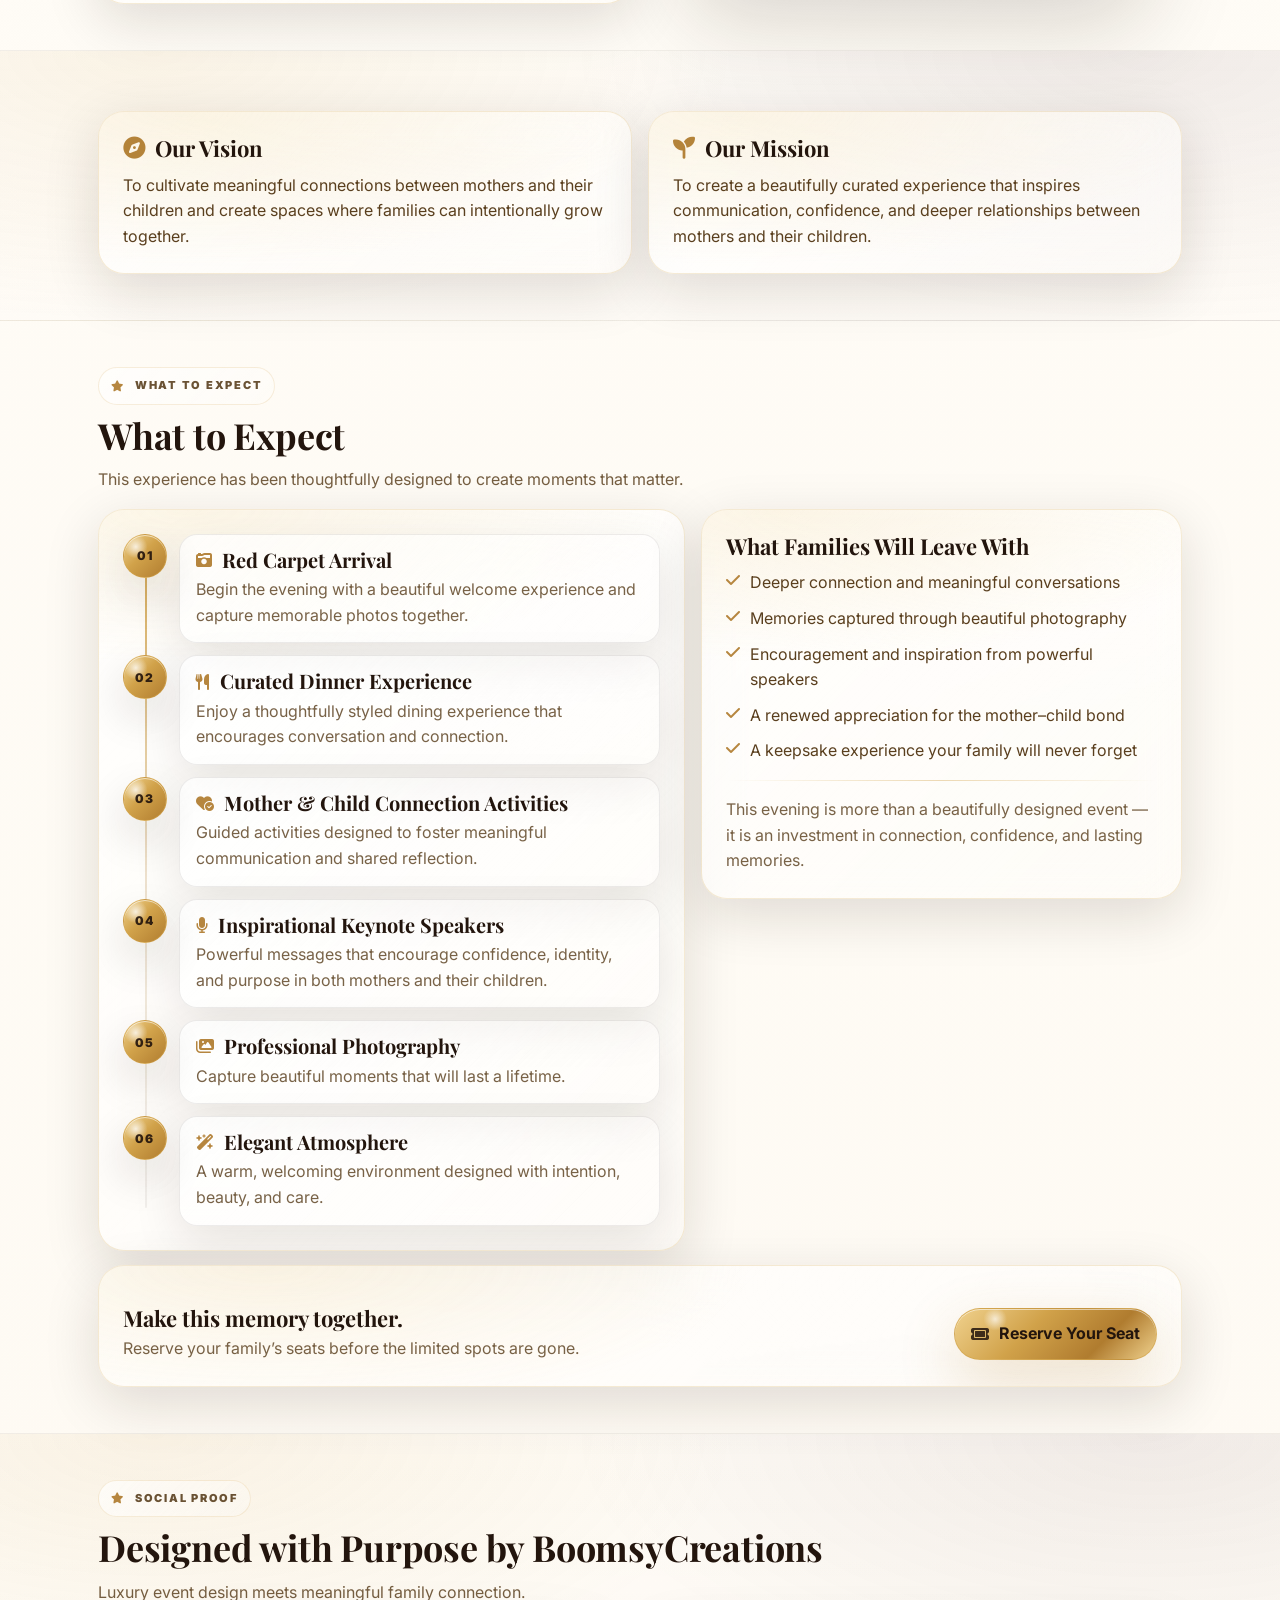
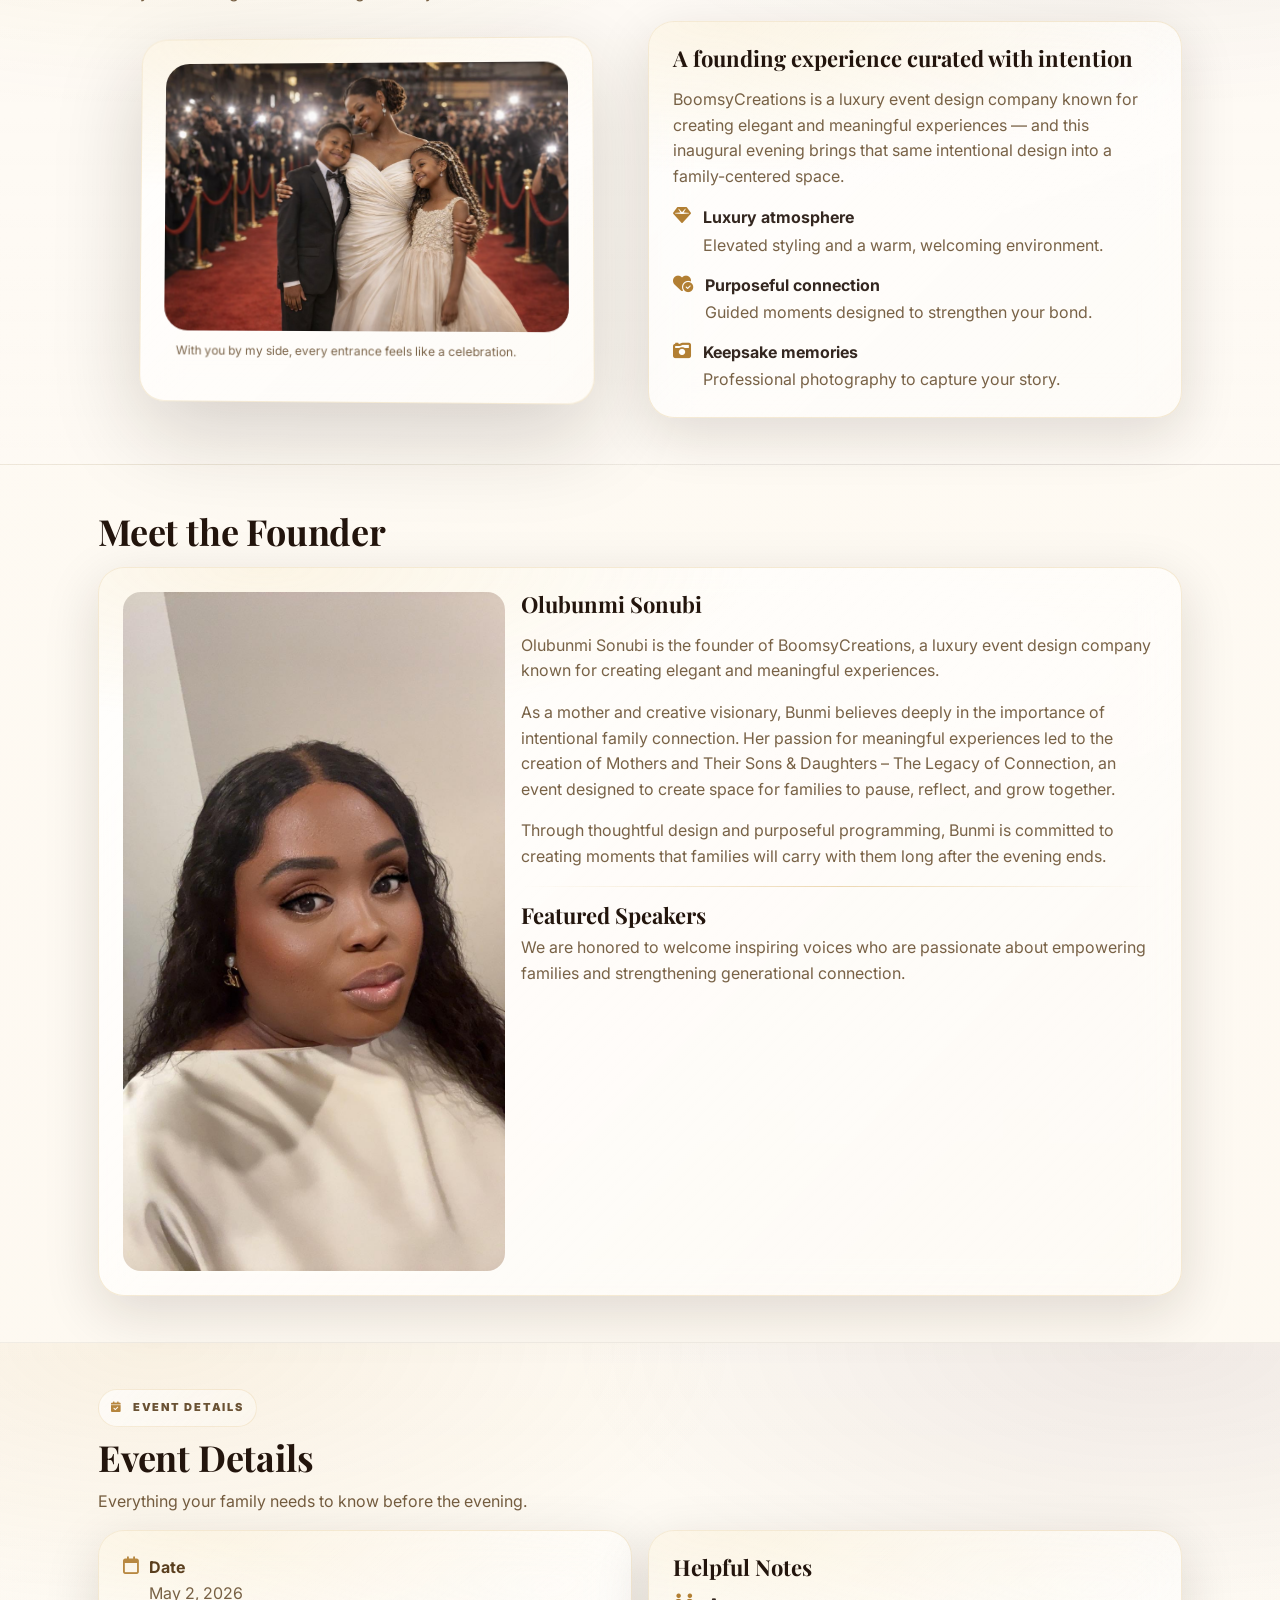
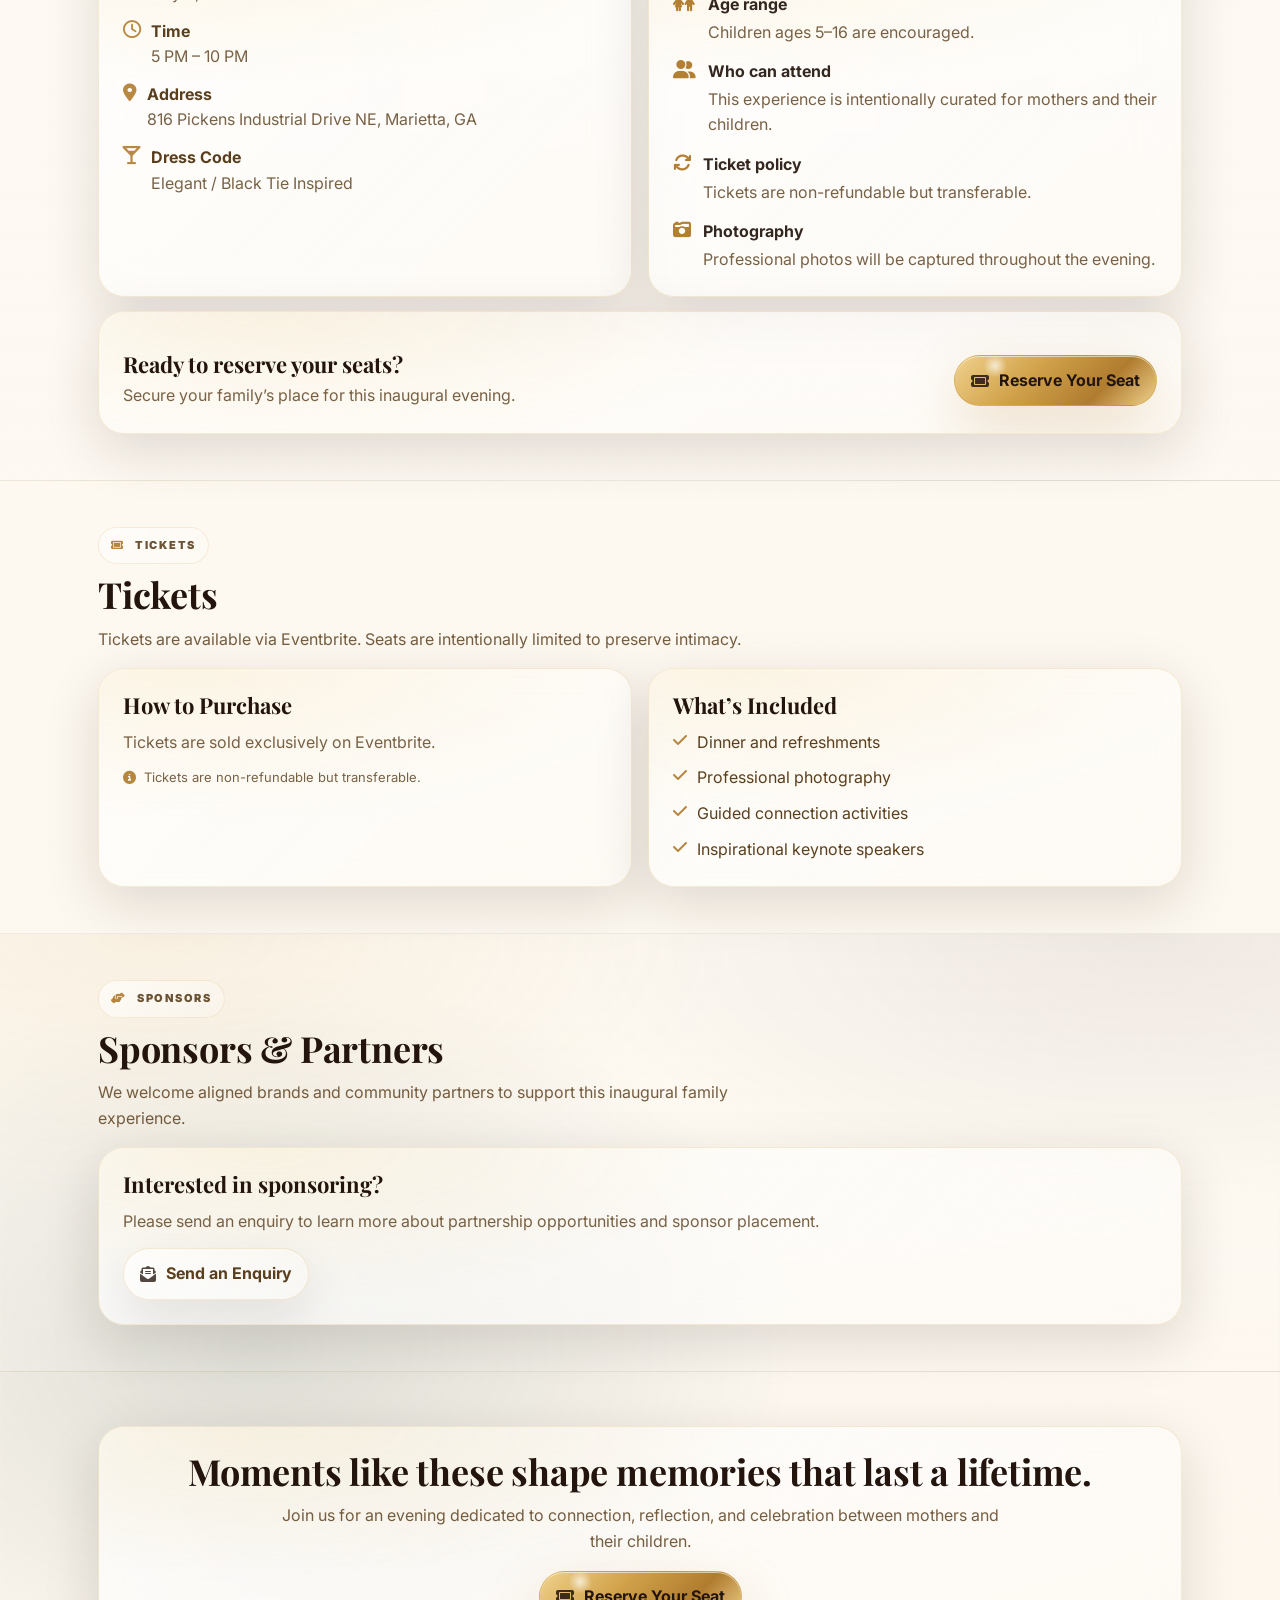
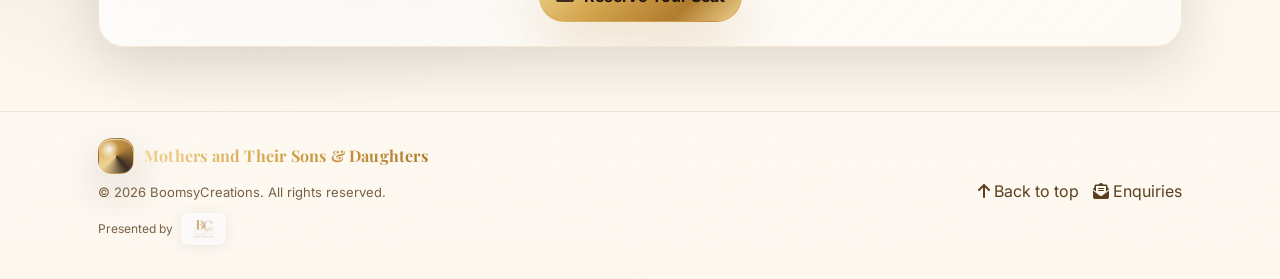
==== commit c0c2b1ff: "Rebrand site + add watermark background" ====
--- a/index.html
+++ b/index.html
@@ -3,8 +3,8 @@
 <head>
   <meta charset="utf-8" />
   <meta name="viewport" content="width=device-width, initial-scale=1" />
-  <title>My Mother &amp; Me — The Legacy of Connection</title>
-  <meta name="description" content="A beautifully curated evening celebrating the powerful bond between mothers and their children. Atlanta, GA • May 2, 2026 • 6:00 PM – 10:00 PM" />
+  <title>Mothers and Their Sons &amp; Daughters — The Legacy of Connection</title>
+  <meta name="description" content="A beautifully curated evening celebrating the powerful bond between mothers and their children. Marietta, GA • May 2, 2026 • 5:00 PM – 10:00 PM" />
 
   <link rel="preconnect" href="https://fonts.googleapis.com" />
   <link rel="preconnect" href="https://fonts.gstatic.com" crossorigin />
@@ -25,14 +25,17 @@
 
         <div class="nav-links" role="navigation" aria-label="On this page">
           <a href="#about">About</a>
-          <a href="#vision">Vision</a>
+          <a href="#vision">Mission &amp; Vision</a>
           <a href="#expect">What to Expect</a>
+          <a href="#proof">Social Proof</a>
           <a href="#founder">Founder</a>
-          <a href="#faq">FAQ</a>
+          <a href="#details">Event Details</a>
+          <a href="#tickets">Tickets</a>
+          <a href="#sponsors">Sponsors</a>
           <a href="enquiries.html">Enquiries</a>
         </div>
 
-        <a class="btn btn-primary header-cta" href="tickets.html" aria-label="Reserve Your Seat">
+        <a class="btn btn-primary header-cta" href="https://www.eventbrite.com/e/my-mother-me-the-legacy-of-connection-a-luxury-mother-child-experience-tickets-1984509471250?aff=oddtdtcreator" target="_blank" rel="noopener noreferrer" aria-label="Reserve Your Seat on Eventbrite (opens in a new tab)">
           <i class="fa-solid fa-ticket" aria-hidden="true"></i>
           <span class="btn-label">Reserve Your Seat</span>
         </a>
@@ -51,9 +54,9 @@
         <div class="hero-grid" style="margin-top:14px;">
           <div class="glass pad-lg">
             <div class="kicker"><i class="fa-solid fa-gem" aria-hidden="true"></i> An Elegant Family Experience</div>
-            <h1>My Mother &amp; Me<br /><span class="gradient-text">The Legacy of Connection</span></h1>
-            <p class="lead">A Curated Evening Designed to Strengthen the Bond Between Mothers and Their Children</p>
-            <p class="muted" style="margin:0 0 16px;">A beautifully curated evening celebrating the powerful bond between mothers and their children.</p>
+            <h1>Mothers and Their Sons &amp; Daughters<br /><span class="gradient-text">The Legacy of Connection</span></h1>
+            <p class="lead">A curated evening designed to strengthen the bond between mothers and their children.</p>
+            <p class="muted" style="margin:0 0 16px;">A beautifully curated evening celebrating connection, confidence, and lasting memories.</p>
 
             <div class="event-meta glass" aria-label="Event details">
               <div class="meta-item">
@@ -67,28 +70,22 @@
                 <i class="fa-regular fa-clock" aria-hidden="true"></i>
                 <div>
                   <div class="meta-label">Time</div>
-                  <div class="meta-value">6:00 PM – 10:00 PM</div>
+                  <div class="meta-value">5:00 PM – 10:00 PM</div>
                 </div>
               </div>
               <div class="meta-item">
                 <i class="fa-solid fa-location-dot" aria-hidden="true"></i>
                 <div>
-                  <div class="meta-label">Location</div>
-                  <div class="meta-value">Atlanta, Georgia</div>
+                  <div class="meta-label">Address</div>
+                  <div class="meta-value">816 Pickens Industrial Drive NE<br />Marietta, GA</div>
                 </div>
               </div>
             </div>
 
-            <p class="sublead">This intimate experience welcomes a limited number of families for an unforgettable evening of meaningful conversations, shared moments, and elevated celebration.</p>
-
-            <div class="cta-row" aria-label="Primary call to action">
-              <a class="btn btn-primary" href="tickets.html">
+            <div class="cta-row" aria-label="Hero call to action">
+              <a class="btn btn-primary" href="https://www.eventbrite.com/e/my-mother-me-the-legacy-of-connection-a-luxury-mother-child-experience-tickets-1984509471250?aff=oddtdtcreator" target="_blank" rel="noopener noreferrer">
                 <i class="fa-solid fa-ticket" aria-hidden="true"></i>
                 Reserve Your Seat
-              </a>
-              <a class="btn btn-ghost" href="#about">
-                <i class="fa-solid fa-arrow-down" aria-hidden="true"></i>
-                Learn More
               </a>
               <a class="btn btn-ghost" href="enquiries.html">
                 <i class="fa-solid fa-envelope-open-text" aria-hidden="true"></i>
@@ -97,8 +94,6 @@
             </div>
 
             <p class="fineprint"><i class="fa-solid fa-martini-glass" aria-hidden="true"></i> Dress Code: Elegant / Black Tie Inspired</p>
-            <p class="fineprint"><i class="fa-solid fa-lock" aria-hidden="true"></i> Venue revealed after ticket purchase (for exclusivity).</p>
-            <p class="fineprint"><i class="fa-solid fa-heart" aria-hidden="true"></i> This evening is not just an event — it is an investment in connection, confidence, and lasting memories.</p>
           </div>
 
           <div class="hero-media">
@@ -106,27 +101,128 @@
               <img src="assets/hero.jpeg" alt="A mother with her son and daughter dressed elegantly, posing for a red carpet-style photo." onerror="this.closest('figure').style.display='none'" />
               <figcaption>Every moment with you is a memory I cherish forever.</figcaption>
             </figure>
-
-            <div class="media-mini-grid">
-              <figure class="glass pad-lg media-frame" aria-label="Elegant dinner experience photo">
-                <img src="assets/dinner.jpeg" alt="An elegant dinner table set with candles and florals, ready for guests." onerror="this.closest('figure').style.display='none'" />
-                <figcaption>Sharing a table, we share our hearts and dreams.</figcaption>
-              </figure>
-              <figure class="glass pad-lg media-frame" aria-label="Red carpet arrival photo">
-                <img src="assets/red-carpet.jpeg" alt="A red carpet arrival area with a photo backdrop and warm lighting." onerror="this.closest('figure').style.display='none'" />
-                <figcaption>With you by my side, every entrance feels like a celebration.</figcaption>
-              </figure>
-            </div>
+          </div>
+        </div>
+      </div>
+    </section>
+
+    <section id="about" class="section">
+      <div class="container">
+        <div class="section-head">
+          <div class="kicker"><i class="fa-solid fa-sparkles" aria-hidden="true"></i> About the Experience</div>
+          <h2>About the Experience</h2>
+          <p>In a world that moves quickly, intentional moments between mothers and their children have never been more important.</p>
+        </div>
+
+        <div class="two-col">
+          <div class="glass pad-lg">
+            <p style="margin-top:0;">Mothers and Their Sons &amp; Daughters – The Legacy of Connection was created to offer a space where families can pause, connect, and grow together.</p>
+            <p>This elegant evening blends thoughtful activities, inspiring conversations, and meaningful experiences designed to strengthen family bonds and build confidence in the next generation.</p>
+            <p style="margin-bottom:0;">Through shared moments of reflection, joy, and inspiration, families will leave with memories that extend far beyond one evening.</p>
+          </div>
+
+          <figure class="glass pad-lg media-frame" aria-label="Elegant dinner experience photo">
+            <img src="assets/dinner.jpeg" alt="An elegant dinner table set with candles and florals, ready for guests." onerror="this.closest('figure').style.display='none'" />
+            <figcaption>Sharing a table, we share our hearts and dreams.</figcaption>
+          </figure>
+        </div>
+      </div>
+    </section>
+
+    <section id="vision" class="section alt">
+      <div class="container">
+        <div class="split-cards">
+          <div class="glass pad-lg">
+            <h3><i class="fa-solid fa-compass" aria-hidden="true"></i> Our Vision</h3>
+            <p style="margin:0;">To cultivate meaningful connections between mothers and their children and create spaces where families can intentionally grow together.</p>
+          </div>
+
+          <div class="glass pad-lg">
+            <h3><i class="fa-solid fa-seedling" aria-hidden="true"></i> Our Mission</h3>
+            <p style="margin:0;">To create a beautifully curated experience that inspires communication, confidence, and deeper relationships between mothers and their children.</p>
+          </div>
+        </div>
+      </div>
+    </section>
+
+    <section id="expect" class="section">
+      <div class="container">
+        <div class="section-head">
+          <div class="kicker"><i class="fa-solid fa-star" aria-hidden="true"></i> What to Expect</div>
+          <h2>What to Expect</h2>
+          <p>This experience has been thoughtfully designed to create moments that matter.</p>
+        </div>
+
+        <div class="expect-grid">
+          <div class="glass pad-lg">
+            <ol class="stepper" aria-label="Experience stepper">
+              <li class="step">
+                <div class="step-badge" aria-hidden="true">01</div>
+                <div class="step-card">
+                  <h3><i class="fa-solid fa-camera-retro" aria-hidden="true"></i> Red Carpet Arrival</h3>
+                  <p>Begin the evening with a beautiful welcome experience and capture memorable photos together.</p>
+                </div>
+              </li>
+              <li class="step">
+                <div class="step-badge" aria-hidden="true">02</div>
+                <div class="step-card">
+                  <h3><i class="fa-solid fa-utensils" aria-hidden="true"></i> Curated Dinner Experience</h3>
+                  <p>Enjoy a thoughtfully styled dining experience that encourages conversation and connection.</p>
+                </div>
+              </li>
+              <li class="step">
+                <div class="step-badge" aria-hidden="true">03</div>
+                <div class="step-card">
+                  <h3><i class="fa-solid fa-heart-circle-check" aria-hidden="true"></i> Mother &amp; Child Connection Activities</h3>
+                  <p>Guided activities designed to foster meaningful communication and shared reflection.</p>
+                </div>
+              </li>
+              <li class="step">
+                <div class="step-badge" aria-hidden="true">04</div>
+                <div class="step-card">
+                  <h3><i class="fa-solid fa-microphone" aria-hidden="true"></i> Inspirational Keynote Speakers</h3>
+                  <p>Powerful messages that encourage confidence, identity, and purpose in both mothers and their children.</p>
+                </div>
+              </li>
+              <li class="step">
+                <div class="step-badge" aria-hidden="true">05</div>
+                <div class="step-card">
+                  <h3><i class="fa-solid fa-images" aria-hidden="true"></i> Professional Photography</h3>
+                  <p>Capture beautiful moments that will last a lifetime.</p>
+                </div>
+              </li>
+              <li class="step">
+                <div class="step-badge" aria-hidden="true">06</div>
+                <div class="step-card">
+                  <h3><i class="fa-solid fa-wand-magic-sparkles" aria-hidden="true"></i> Elegant Atmosphere</h3>
+                  <p>A warm, welcoming environment designed with intention, beauty, and care.</p>
+                </div>
+              </li>
+            </ol>
+          </div>
+
+          <div class="glass pad-lg">
+            <h3 style="margin-top:0;">What Families Will Leave With</h3>
+            <ul class="check-list" aria-label="Outcomes list">
+              <li><i class="fa-solid fa-check" aria-hidden="true"></i><span>Deeper connection and meaningful conversations</span></li>
+              <li><i class="fa-solid fa-check" aria-hidden="true"></i><span>Memories captured through beautiful photography</span></li>
+              <li><i class="fa-solid fa-check" aria-hidden="true"></i><span>Encouragement and inspiration from powerful speakers</span></li>
+              <li><i class="fa-solid fa-check" aria-hidden="true"></i><span>A renewed appreciation for the mother–child bond</span></li>
+              <li><i class="fa-solid fa-check" aria-hidden="true"></i><span>A keepsake experience your family will never forget</span></li>
+            </ul>
+
+            <div class="divider" role="separator" aria-hidden="true"></div>
+            <p class="muted" style="margin:0;">This evening is more than a beautifully designed event — it is an investment in connection, confidence, and lasting memories.</p>
           </div>
         </div>
 
         <div class="glass pad-lg" style="margin-top:14px;">
           <div class="cta-band">
             <div>
-              <h3 style="margin:0 0 6px;">Seats are intentionally limited</h3>
-              <p class="muted" style="margin:0;">Join us for an unforgettable evening of connection, inspiration, and celebration.</p>
+              <h3 style="margin:0 0 6px;">Make this memory together.</h3>
+              <p class="muted" style="margin:0;">Reserve your family’s seats before the limited spots are gone.</p>
             </div>
-            <a class="btn btn-primary" href="tickets.html">
+            <a class="btn btn-primary" href="https://www.eventbrite.com/e/my-mother-me-the-legacy-of-connection-a-luxury-mother-child-experience-tickets-1984509471250?aff=oddtdtcreator" target="_blank" rel="noopener noreferrer">
               <i class="fa-solid fa-ticket" aria-hidden="true"></i>
               Reserve Your Seat
             </a>
@@ -135,107 +231,85 @@
       </div>
     </section>
 
-    <section id="about" class="section">
-      <div class="container">
-        <div class="section-head">
-          <div class="kicker"><i class="fa-solid fa-sparkles" aria-hidden="true"></i> Purpose &amp; Presence</div>
-          <h2>About the Experience</h2>
-          <p>In a world that moves quickly, intentional moments between mothers and their children have never been more important.</p>
-        </div>
-
-        <div class="glass pad-lg">
-          <p style="margin-top:0;">My Mother &amp; Me – The Legacy of Connection was created to offer a space where families can pause, connect, and grow together.</p>
-          <p>This elegant evening blends thoughtful activities, inspiring conversations, and meaningful experiences designed to strengthen family bonds and build confidence in the next generation.</p>
-          <p style="margin-bottom:0;">Through shared moments of reflection, joy, and inspiration, mothers and their children will leave with memories that extend far beyond one evening.</p>
-        </div>
-
-        <div class="cta-row" style="margin-top:14px;">
-          <a class="btn btn-primary" href="tickets.html">
-            <i class="fa-solid fa-ticket" aria-hidden="true"></i>
-            Reserve Your Seat
-          </a>
-          <a class="btn btn-ghost" href="#expect">
-            <i class="fa-solid fa-list-check" aria-hidden="true"></i>
-            What to Expect
-          </a>
-        </div>
-      </div>
-    </section>
-
-    <section id="vision" class="section alt">
-      <div class="container">
-        <div class="split-cards">
-          <div class="glass pad-lg">
-            <h3><i class="fa-solid fa-compass" aria-hidden="true"></i> Our Vision</h3>
-            <p style="margin:0;">To cultivate meaningful connections between mothers and their children and create spaces where families can intentionally grow together.</p>
-          </div>
-
-          <div class="glass pad-lg">
-            <h3><i class="fa-solid fa-seedling" aria-hidden="true"></i> Our Mission</h3>
-            <p style="margin:0;">To create a beautifully curated experience that inspires communication, confidence, and deeper relationships between mothers and their children.</p>
-          </div>
-        </div>
-      </div>
-    </section>
-
-    <section id="expect" class="section">
-      <div class="container">
-        <div class="section-head">
-          <div class="kicker"><i class="fa-solid fa-star" aria-hidden="true"></i> The Evening Flow</div>
-          <h2>What to Expect</h2>
-          <p>This experience has been thoughtfully designed to create moments that matter.</p>
-        </div>
-
-        <div class="expect-grid">
-          <div class="glass pad-lg">
-            <ol class="stepper" aria-label="Experience stepper">
-              <li class="step">
-                <div class="step-badge" aria-hidden="true">01</div>
-                <div class="step-card">
-                  <h3><i class="fa-solid fa-camera-retro" aria-hidden="true"></i> Red Carpet Arrival</h3>
-                  <p>Begin the evening with a beautiful welcome experience and capture memorable photos together.</p>
-                </div>
-              </li>
-              <li class="step">
-                <div class="step-badge" aria-hidden="true">02</div>
-                <div class="step-card">
-                  <h3><i class="fa-solid fa-utensils" aria-hidden="true"></i> Curated Dinner Experience</h3>
-                  <p>Enjoy a thoughtfully styled dining experience that encourages conversation and connection.</p>
-                </div>
-              </li>
-              <li class="step">
-                <div class="step-badge" aria-hidden="true">03</div>
-                <div class="step-card">
-                  <h3><i class="fa-solid fa-heart-circle-check" aria-hidden="true"></i> Mother &amp; Child Connection Activities</h3>
-                  <p>Guided activities designed to foster meaningful communication and shared reflection.</p>
-                </div>
-              </li>
-              <li class="step">
-                <div class="step-badge" aria-hidden="true">04</div>
-                <div class="step-card">
-                  <h3><i class="fa-solid fa-microphone" aria-hidden="true"></i> Inspirational Keynote Speakers</h3>
-                  <p>Powerful messages that encourage confidence, identity, and purpose in both mothers and their children.</p>
-                </div>
-              </li>
-              <li class="step">
-                <div class="step-badge" aria-hidden="true">05</div>
-                <div class="step-card">
-                  <h3><i class="fa-solid fa-images" aria-hidden="true"></i> Professional Photography</h3>
-                  <p>Capture beautiful moments that will last a lifetime.</p>
-                </div>
-              </li>
-              <li class="step">
-                <div class="step-badge" aria-hidden="true">06</div>
-                <div class="step-card">
-                  <h3><i class="fa-solid fa-wand-magic-sparkles" aria-hidden="true"></i> Elegant Atmosphere</h3>
-                  <p>A warm, welcoming environment designed with intention, beauty, and care.</p>
-                </div>
-              </li>
-            </ol>
-          </div>
-
-          <div class="glass pad-lg">
-            <h3 style="margin-top:0;">Event Details</h3>
+    <section id="proof" class="section alt">
+      <div class="container">
+        <div class="section-head">
+          <div class="kicker"><i class="fa-solid fa-star" aria-hidden="true"></i> Social Proof</div>
+          <h2>Designed with Purpose by BoomsyCreations</h2>
+          <p>Luxury event design meets meaningful family connection.</p>
+        </div>
+
+        <div class="two-col">
+          <figure class="glass pad-lg media-frame" aria-label="Red carpet arrival photo">
+            <img src="assets/red-carpet.jpeg" alt="A red carpet arrival area with a photo backdrop and warm lighting." onerror="this.closest('figure').style.display='none'" />
+            <figcaption>With you by my side, every entrance feels like a celebration.</figcaption>
+          </figure>
+
+          <div class="glass pad-lg">
+            <h3 style="margin-top:0;">A founding experience curated with intention</h3>
+            <p class="muted">BoomsyCreations is a luxury event design company known for creating elegant and meaningful experiences — and this inaugural evening brings that same intentional design into a family-centered space.</p>
+            <ul class="icon-list" aria-label="Founding experience highlights">
+              <li>
+                <i class="fa-solid fa-gem" aria-hidden="true"></i>
+                <div>
+                  <strong>Luxury atmosphere</strong>
+                  <span>Elevated styling and a warm, welcoming environment.</span>
+                </div>
+              </li>
+              <li>
+                <i class="fa-solid fa-heart-circle-check" aria-hidden="true"></i>
+                <div>
+                  <strong>Purposeful connection</strong>
+                  <span>Guided moments designed to strengthen your bond.</span>
+                </div>
+              </li>
+              <li>
+                <i class="fa-solid fa-camera-retro" aria-hidden="true"></i>
+                <div>
+                  <strong>Keepsake memories</strong>
+                  <span>Professional photography to capture your story.</span>
+                </div>
+              </li>
+            </ul>
+          </div>
+        </div>
+      </div>
+    </section>
+
+    <section id="founder" class="section">
+      <div class="container">
+        <div class="section-head">
+          <h2>Meet the Founder</h2>
+        </div>
+
+        <div class="glass pad-lg founder-grid">
+          <div class="founder-media">
+            <img src="assets/founder.jpeg" alt="Portrait of Olubunmi Sonubi." onerror="this.closest('.founder-grid').querySelector('.founder-media').style.display='none'" />
+          </div>
+          <div>
+            <h3 style="margin-top:0;">Olubunmi Sonubi</h3>
+            <p class="muted">Olubunmi Sonubi is the founder of BoomsyCreations, a luxury event design company known for creating elegant and meaningful experiences.</p>
+            <p class="muted">As a mother and creative visionary, Bunmi believes deeply in the importance of intentional family connection. Her passion for meaningful experiences led to the creation of Mothers and Their Sons &amp; Daughters – The Legacy of Connection, an event designed to create space for families to pause, reflect, and grow together.</p>
+            <p class="muted" style="margin-bottom:0;">Through thoughtful design and purposeful programming, Bunmi is committed to creating moments that families will carry with them long after the evening ends.</p>
+
+            <div class="divider" role="separator" aria-hidden="true"></div>
+            <h3 style="margin:0 0 8px;">Featured Speakers</h3>
+            <p class="muted" style="margin:0;">We are honored to welcome inspiring voices who are passionate about empowering families and strengthening generational connection.</p>
+          </div>
+        </div>
+      </div>
+    </section>
+
+    <section id="details" class="section alt">
+      <div class="container">
+        <div class="section-head">
+          <div class="kicker"><i class="fa-solid fa-calendar-check" aria-hidden="true"></i> Event Details</div>
+          <h2>Event Details</h2>
+          <p>Everything your family needs to know before the evening.</p>
+        </div>
+
+        <div class="two-col">
+          <div class="glass pad-lg">
             <div class="detail-list" aria-label="Event details">
               <div class="detail">
                 <i class="fa-regular fa-calendar" aria-hidden="true"></i>
@@ -248,14 +322,14 @@
                 <i class="fa-regular fa-clock" aria-hidden="true"></i>
                 <div>
                   <strong>Time</strong>
-                  <div class="muted">6 PM – 10 PM</div>
+                  <div class="muted">5 PM – 10 PM</div>
                 </div>
               </div>
               <div class="detail">
                 <i class="fa-solid fa-location-dot" aria-hidden="true"></i>
                 <div>
-                  <strong>Location</strong>
-                  <div class="muted">Atlanta, GA (venue revealed after ticket purchase if you want exclusivity)</div>
+                  <strong>Address</strong>
+                  <div class="muted">816 Pickens Industrial Drive NE, Marietta, GA</div>
                 </div>
               </div>
               <div class="detail">
@@ -266,103 +340,40 @@
                 </div>
               </div>
             </div>
-
-            <div class="divider" role="separator" aria-hidden="true"></div>
-
-            <h3 style="margin:0 0 10px;">Why This Experience Matters</h3>
-            <p class="muted" style="margin:0 0 12px;">In the middle of busy schedules, school responsibilities, and everyday life, meaningful moments between mothers and their children can easily slip away.</p>
-            <p class="muted" style="margin:0 0 12px;">My Mother &amp; Me – The Legacy of Connection was created to intentionally pause time and create space for what matters most — connection.</p>
-            <p class="muted" style="margin:0 0 12px;">This evening is more than a beautifully designed event. It is an opportunity for mothers and their children to slow down, engage in meaningful conversations, and strengthen the bond that shapes confidence, identity, and future generations.</p>
-            <p class="muted" style="margin:0;">Because the relationship between a mother and her child is one of the most powerful legacies we can build.</p>
-
-            <div class="cta-row" style="margin-top:14px;">
-              <a class="btn btn-primary full" href="tickets.html">
-                <i class="fa-solid fa-ticket" aria-hidden="true"></i>
-                Reserve Your Seat
-              </a>
-            </div>
-          </div>
-        </div>
-
-        <div class="glass pad-lg" style="margin-top:14px;">
-          <h3 style="margin-top:0;">Who This Event Is For</h3>
-          <p class="muted">This experience is designed for mothers who desire to be intentional about their relationship with their children.</p>
-          <p class="muted">It is for families who want to create meaningful memories, have important conversations, and celebrate the unique bond between mother and child.</p>
-          <p class="muted" style="margin-bottom:0;">Whether your child is entering adolescence or growing in confidence, this evening provides a space to connect, reflect, and grow together.</p>
-
-          <div class="divider" role="separator" aria-hidden="true"></div>
-
-          <h3 style="margin:0 0 10px;">What Families Will Leave With</h3>
-          <ul class="check-list" aria-label="Outcomes list">
-            <li><i class="fa-solid fa-check" aria-hidden="true"></i><span>Deeper connection and meaningful conversations</span></li>
-            <li><i class="fa-solid fa-check" aria-hidden="true"></i><span>Memories captured through beautiful photography</span></li>
-            <li><i class="fa-solid fa-check" aria-hidden="true"></i><span>Encouragement and inspiration from powerful speakers</span></li>
-            <li><i class="fa-solid fa-check" aria-hidden="true"></i><span>A renewed appreciation for the bond between mother and child</span></li>
-            <li><i class="fa-solid fa-check" aria-hidden="true"></i><span>A keepsake experience they will never forget</span></li>
-          </ul>
-        </div>
-
-        <div class="glass pad-lg" style="margin-top:14px;">
-          <h3 style="margin:0 0 8px;">Seats are intentionally limited to preserve the intimacy of this experience.</h3>
-          <p class="muted" style="margin:0 0 14px;">Join us for an unforgettable evening of connection, inspiration, and celebration.</p>
-          <a class="btn btn-primary" href="tickets.html">
-            <i class="fa-solid fa-ticket" aria-hidden="true"></i>
-            Reserve Your Seat
-          </a>
-        </div>
-      </div>
-    </section>
-
-    <section id="founder" class="section alt">
-      <div class="container">
-        <div class="section-head">
-          <h2>Meet the Founder</h2>
-        </div>
-
-        <div class="glass pad-lg founder-grid">
-          <div class="founder-media">
-            <img src="assets/founder.jpeg" alt="Portrait of Olubunmi Sonubi." onerror="this.closest('.founder-grid').querySelector('.founder-media').style.display='none'" />
-          </div>
-          <div>
-            <h3 style="margin-top:0;">Olubunmi Sonubi</h3>
-            <p class="muted">Olubunmi Sonubi is the founder of BoomsyCreations, a luxury event design company known for creating elegant and meaningful experiences.</p>
-            <p class="muted">As a mother and creative visionary, Bunmi believes deeply in the importance of intentional family connection. Her passion for meaningful experiences led to the creation of My Mother &amp; Me – The Legacy of Connection, an event designed to create space for mothers and their children to pause, reflect, and grow together.</p>
-            <p class="muted" style="margin-bottom:0;">Through thoughtful design and purposeful programming, Bunmi is committed to creating moments that families will carry with them long after the evening ends.</p>
-
-            <div class="divider" role="separator" aria-hidden="true"></div>
-            <h3 style="margin:0 0 8px;">Featured Speakers</h3>
-            <p class="muted" style="margin:0;">We are honored to welcome inspiring voices who are passionate about empowering families and strengthening generational connection.</p>
-          </div>
-        </div>
-      </div>
-    </section>
-
-    <section id="faq" class="section">
-      <div class="container">
-        <div class="section-head">
-          <h2>Frequently Asked Questions</h2>
-          <p>Very helpful.</p>
-        </div>
-
-        <div class="faq-grid">
-          <div class="glass pad-lg">
-            <h3 style="margin-top:0;"><i class="fa-solid fa-children" aria-hidden="true"></i> What age is appropriate?</h3>
-            <p class="muted" style="margin:0;">Children ages 5-16 are encouraged.</p>
-          </div>
-
-          <div class="glass pad-lg">
-            <h3 style="margin-top:0;"><i class="fa-solid fa-utensils" aria-hidden="true"></i> Is dinner included?</h3>
-            <p class="muted" style="margin:0;">Yes, dinner and refreshments are provided.</p>
-          </div>
-
-          <div class="glass pad-lg">
-            <h3 style="margin-top:0;"><i class="fa-solid fa-user-shield" aria-hidden="true"></i> Can fathers attend?</h3>
-            <p class="muted" style="margin:0;">This event is intentionally curated for mothers and their children.</p>
-          </div>
-
-          <div class="glass pad-lg">
-            <h3 style="margin-top:0;"><i class="fa-solid fa-arrows-rotate" aria-hidden="true"></i> Are tickets refundable?</h3>
-            <p class="muted" style="margin:0;">Tickets are non-refundable but transferable.</p>
+          </div>
+
+          <div class="glass pad-lg">
+            <h3 style="margin-top:0;">Helpful Notes</h3>
+            <ul class="icon-list" aria-label="Event notes">
+              <li>
+                <i class="fa-solid fa-children" aria-hidden="true"></i>
+                <div>
+                  <strong>Age range</strong>
+                  <span>Children ages 5–16 are encouraged.</span>
+                </div>
+              </li>
+              <li>
+                <i class="fa-solid fa-user-group" aria-hidden="true"></i>
+                <div>
+                  <strong>Who can attend</strong>
+                  <span>This experience is intentionally curated for mothers and their children.</span>
+                </div>
+              </li>
+              <li>
+                <i class="fa-solid fa-arrows-rotate" aria-hidden="true"></i>
+                <div>
+                  <strong>Ticket policy</strong>
+                  <span>Tickets are non-refundable but transferable.</span>
+                </div>
+              </li>
+              <li>
+                <i class="fa-solid fa-camera-retro" aria-hidden="true"></i>
+                <div>
+                  <strong>Photography</strong>
+                  <span>Professional photos will be captured throughout the evening.</span>
+                </div>
+              </li>
+            </ul>
           </div>
         </div>
 
@@ -372,7 +383,7 @@
               <h3 style="margin:0 0 6px;">Ready to reserve your seats?</h3>
               <p class="muted" style="margin:0;">Secure your family’s place for this inaugural evening.</p>
             </div>
-            <a class="btn btn-primary" href="tickets.html">
+            <a class="btn btn-primary" href="https://www.eventbrite.com/e/my-mother-me-the-legacy-of-connection-a-luxury-mother-child-experience-tickets-1984509471250?aff=oddtdtcreator" target="_blank" rel="noopener noreferrer">
               <i class="fa-solid fa-ticket" aria-hidden="true"></i>
               Reserve Your Seat
             </a>
@@ -381,12 +392,62 @@
       </div>
     </section>
 
+    <section id="tickets" class="section">
+      <div class="container">
+        <div class="section-head">
+          <div class="kicker"><i class="fa-solid fa-ticket" aria-hidden="true"></i> Tickets</div>
+          <h2>Tickets</h2>
+          <p>Tickets are available via Eventbrite. Seats are intentionally limited to preserve intimacy.</p>
+        </div>
+
+        <div class="two-col">
+          <div class="glass pad-lg">
+            <h3 style="margin-top:0;">How to Purchase</h3>
+            <p class="muted" style="margin:0 0 12px;">Tickets are sold exclusively on <a href="https://www.eventbrite.com/e/my-mother-me-the-legacy-of-connection-a-luxury-mother-child-experience-tickets-1984509471250?aff=oddtdtcreator" target="_blank" rel="noopener noreferrer">Eventbrite</a>.</p>
+            <p class="fineprint" style="margin-top:0;"><i class="fa-solid fa-circle-info" aria-hidden="true"></i> Tickets are non-refundable but transferable.</p>
+          </div>
+
+          <div class="glass pad-lg">
+            <h3 style="margin-top:0;">What’s Included</h3>
+            <ul class="check-list" aria-label="Included">
+              <li><i class="fa-solid fa-check" aria-hidden="true"></i><span>Dinner and refreshments</span></li>
+              <li><i class="fa-solid fa-check" aria-hidden="true"></i><span>Professional photography</span></li>
+              <li><i class="fa-solid fa-check" aria-hidden="true"></i><span>Guided connection activities</span></li>
+              <li><i class="fa-solid fa-check" aria-hidden="true"></i><span>Inspirational keynote speakers</span></li>
+            </ul>
+          </div>
+        </div>
+      </div>
+    </section>
+
+    <section id="sponsors" class="section alt">
+      <div class="container">
+        <div class="section-head">
+          <div class="kicker"><i class="fa-solid fa-handshake-angle" aria-hidden="true"></i> Sponsors</div>
+          <h2>Sponsors &amp; Partners</h2>
+          <p>We welcome aligned brands and community partners to support this inaugural family experience.</p>
+        </div>
+
+        <div class="glass pad-lg">
+          <h3 style="margin-top:0;">Interested in sponsoring?</h3>
+          <p class="muted" style="margin:0;">Please <a href="enquiries.html">send an enquiry</a> to learn more about partnership opportunities and sponsor placement.</p>
+
+          <div class="cta-row" style="margin-top:14px;">
+            <a class="btn btn-ghost" href="enquiries.html">
+              <i class="fa-solid fa-envelope-open-text" aria-hidden="true"></i>
+              Send an Enquiry
+            </a>
+          </div>
+        </div>
+      </div>
+    </section>
+
     <section class="section final">
       <div class="container">
         <div class="glass pad-lg final-card">
           <h2>Moments like these shape memories that last a lifetime.</h2>
           <p>Join us for an evening dedicated to connection, reflection, and celebration between mothers and their children.</p>
-          <a class="btn btn-primary" href="tickets.html">
+          <a class="btn btn-primary" href="https://www.eventbrite.com/e/my-mother-me-the-legacy-of-connection-a-luxury-mother-child-experience-tickets-1984509471250?aff=oddtdtcreator" target="_blank" rel="noopener noreferrer">
             <i class="fa-solid fa-ticket" aria-hidden="true"></i>
             Reserve Your Seat
           </a>
@@ -401,7 +462,7 @@
         <div>
           <div class="brand footer-brand">
             <span class="brand-mark" aria-hidden="true"></span>
-            <span class="brand-text">My Mother &amp; Me</span>
+            <span class="brand-text">Mothers and Their Sons &amp; Daughters</span>
           </div>
           <div class="muted" style="font-size:13px;">&copy; <span data-year></span> BoomsyCreations. All rights reserved.</div>
           <div class="presented-by" style="margin-top:10px;display:flex;align-items:center;gap:8px;">
@@ -410,10 +471,9 @@
           </div>
         </div>
 
-        <div class="cta-row" style="margin:0;">
-          <a class="btn btn-ghost" href="#main"><i class="fa-solid fa-arrow-up" aria-hidden="true"></i> Back to top</a>
-          <a class="btn btn-ghost" href="enquiries.html"><i class="fa-solid fa-envelope-open-text" aria-hidden="true"></i> Enquiries</a>
-          <a class="btn btn-primary" href="tickets.html"><i class="fa-solid fa-ticket" aria-hidden="true"></i> Reserve Your Seat</a>
+        <div style="display:flex;gap:14px;flex-wrap:wrap;align-items:center;">
+          <a href="#main"><i class="fa-solid fa-arrow-up" aria-hidden="true"></i> Back to top</a>
+          <a href="enquiries.html"><i class="fa-solid fa-envelope-open-text" aria-hidden="true"></i> Enquiries</a>
         </div>
       </div>
     </div>
--- a/styles.css
+++ b/styles.css
@@ -66,10 +66,11 @@
   position:fixed;
   inset:0;
   background:
-    linear-gradient(90deg, rgba(35,21,13,.05) 1px, transparent 1px),
-    linear-gradient(0deg, rgba(35,21,13,.05) 1px, transparent 1px);
-  background-size:46px 46px;
-  opacity:.10;
+    url("assets/new-mom-and-children.jpeg") 50% 18% / cover no-repeat,
+    linear-gradient(90deg, rgba(35,21,13,.05) 1px, transparent 1px) 0 0 / 46px 46px,
+    linear-gradient(0deg, rgba(35,21,13,.05) 1px, transparent 1px) 0 0 / 46px 46px;
+  opacity:.12;
+  filter:grayscale(1) saturate(.95) contrast(1.04);
   pointer-events:none;
   z-index:-1;
 }
@@ -342,7 +343,9 @@
 .split-cards h3{display:flex;align-items:center;gap:10px;}
 .split-cards i{color:rgba(176,124,47,.95);}
 
-.cta-band{display:flex;align-items:center;justify-content:space-between;gap:14px;margin-top:16px;}
+.cta-band{display:flex;align-items:center;justify-content:space-between;gap:14px;margin-top:16px;flex-wrap:wrap;}
+.cta-band > div{flex:1;min-width:280px;}
+.cta-band .btn{flex:0 0 auto;}
 
 .expect-grid{display:grid;grid-template-columns:1.1fr .9fr;gap:16px;align-items:start;}
 
@@ -437,6 +440,10 @@
   .media-mini-grid{grid-template-columns:1fr;}
   h1{font-size:38px;}
   h2{font-size:32px;}
+
+  .cta-band{flex-direction:column;align-items:stretch;}
+  .cta-band > div{min-width:unset;}
+  .cta-band .btn{width:100%;}
 
   /* Full-bleed hero and media images on mobile */
   .hero-media,
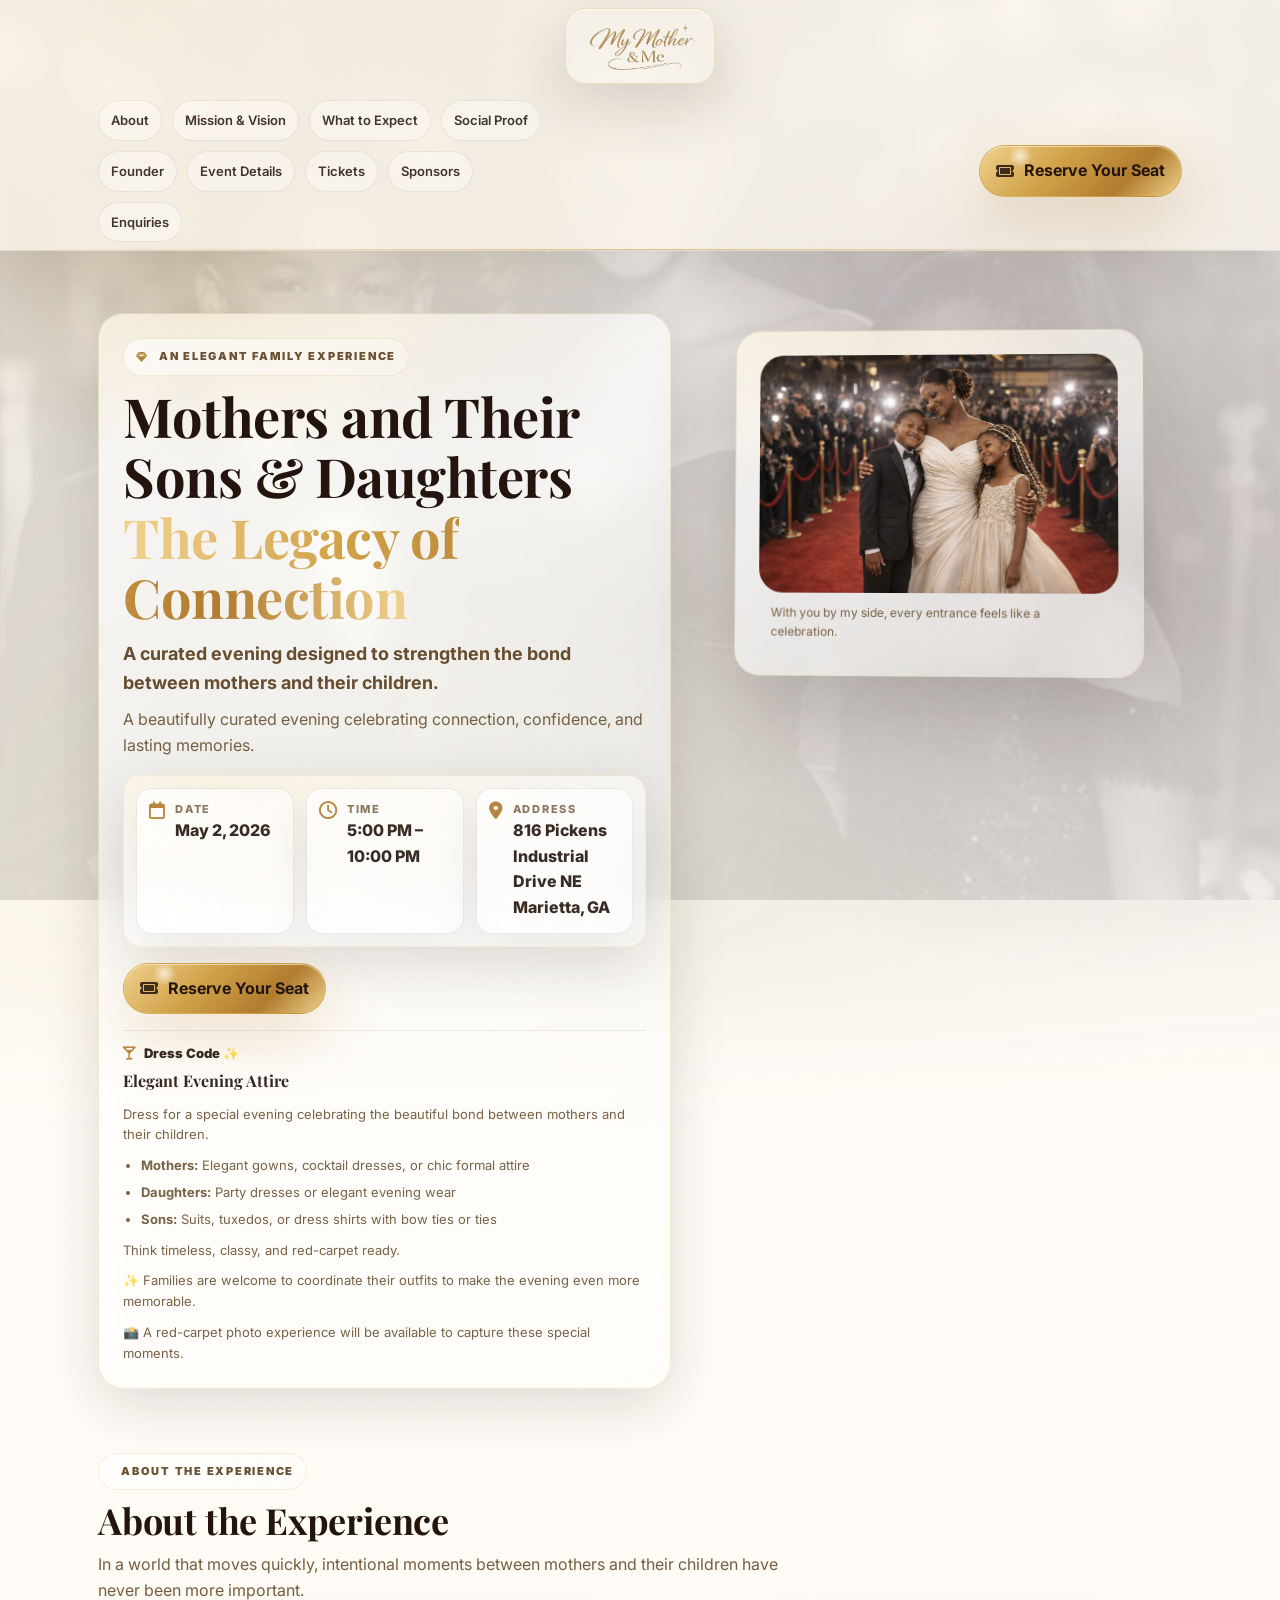
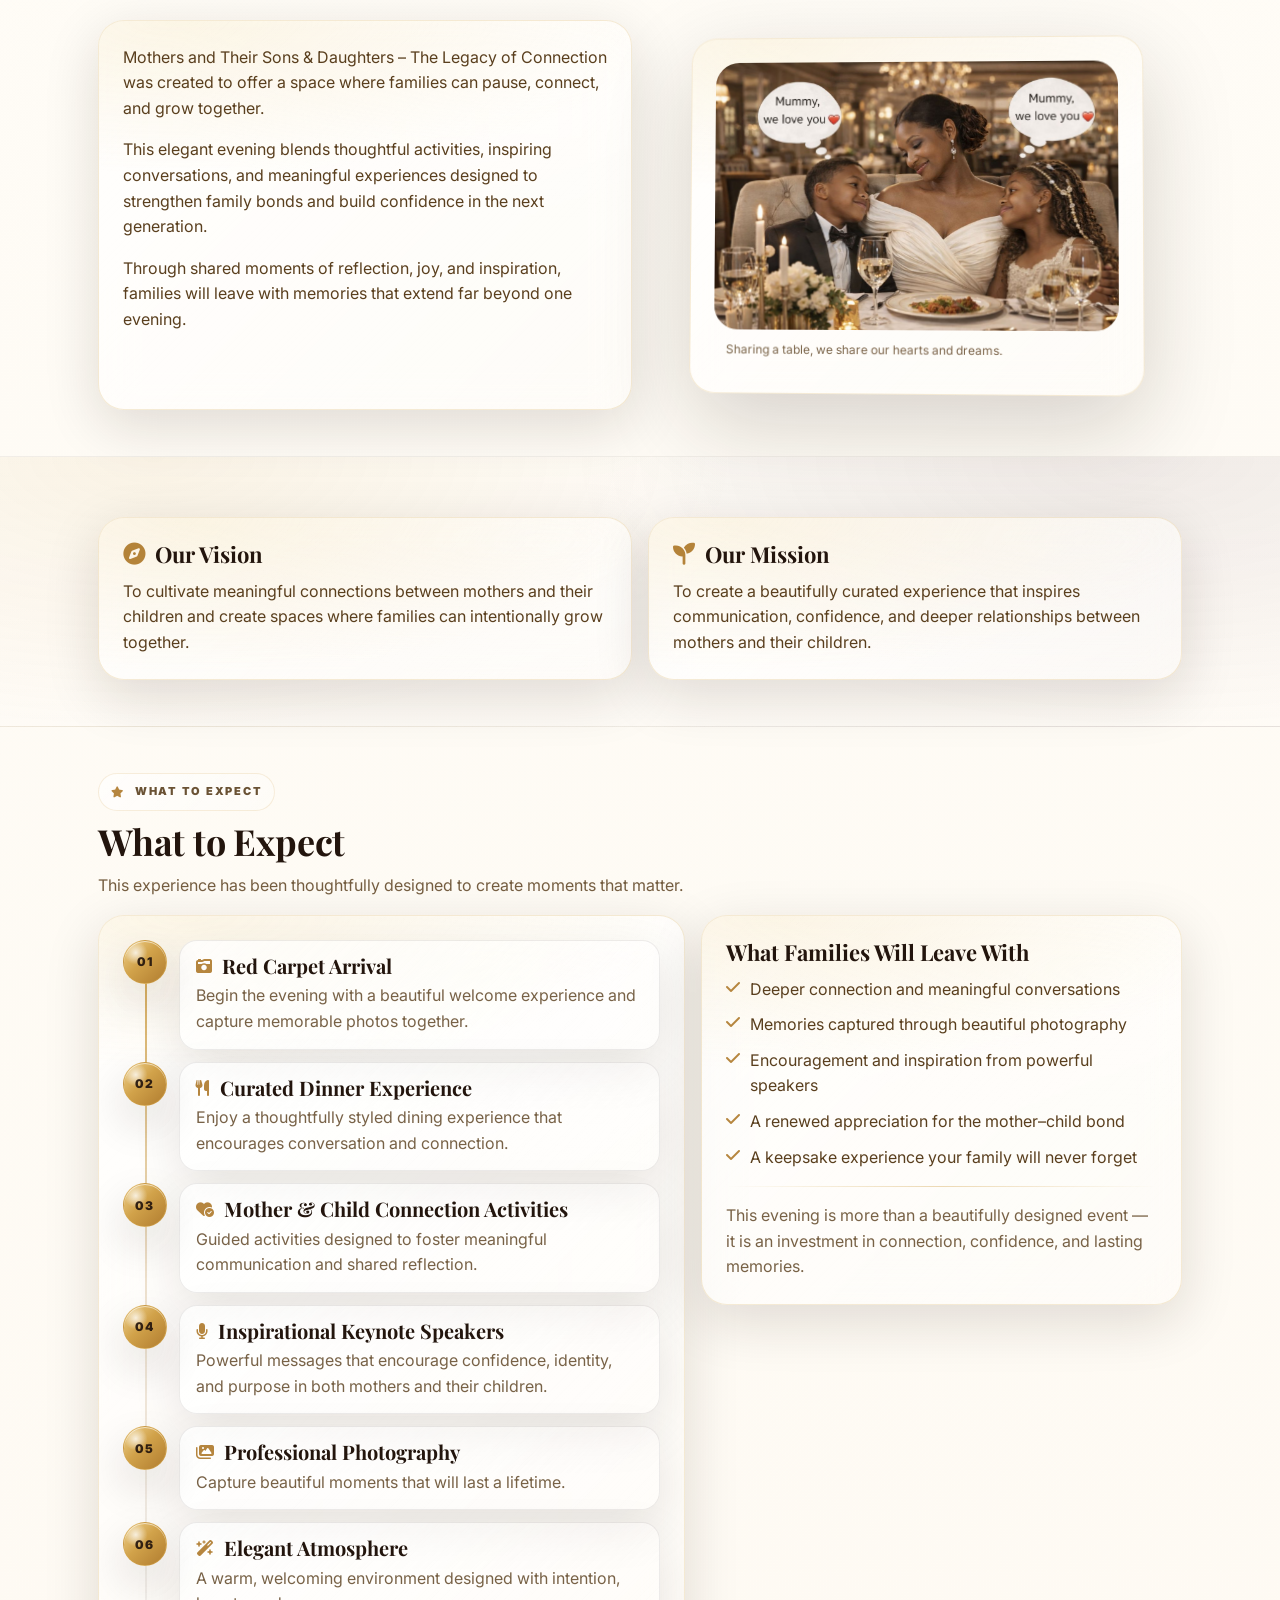
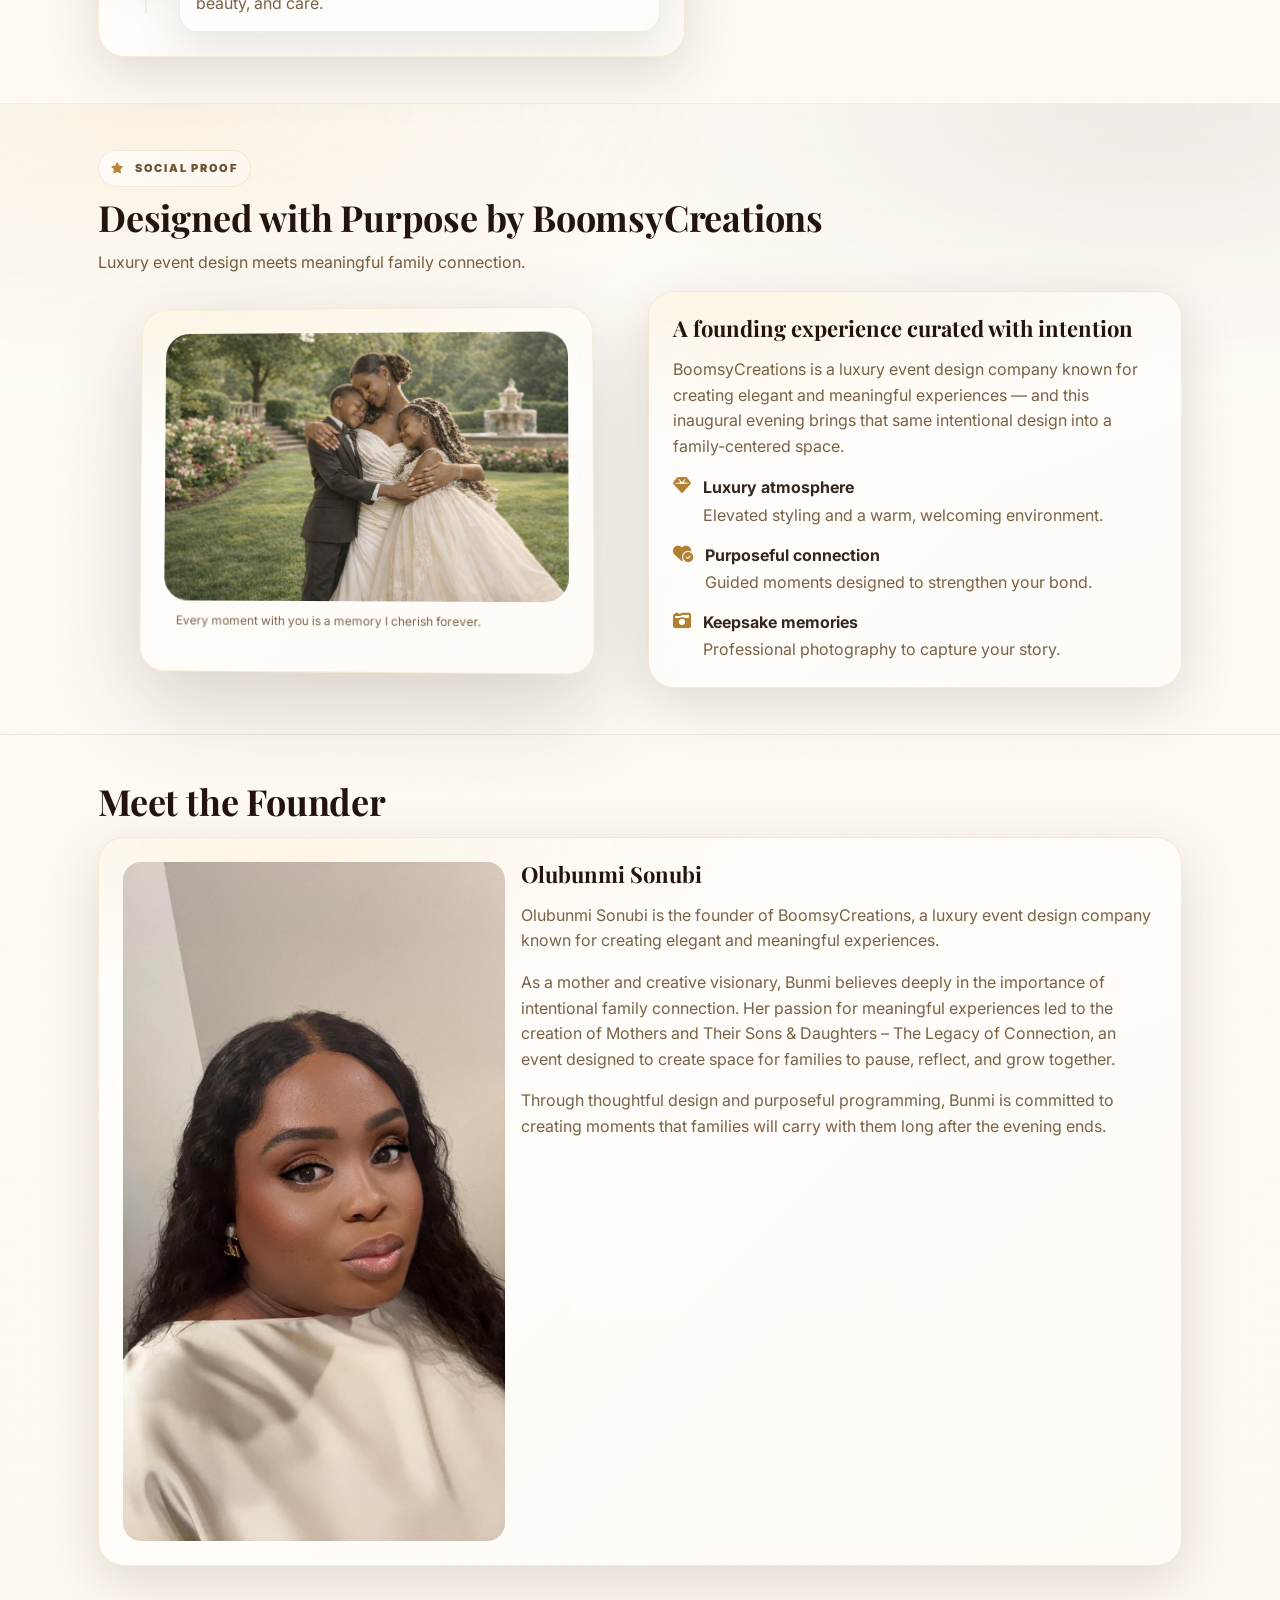
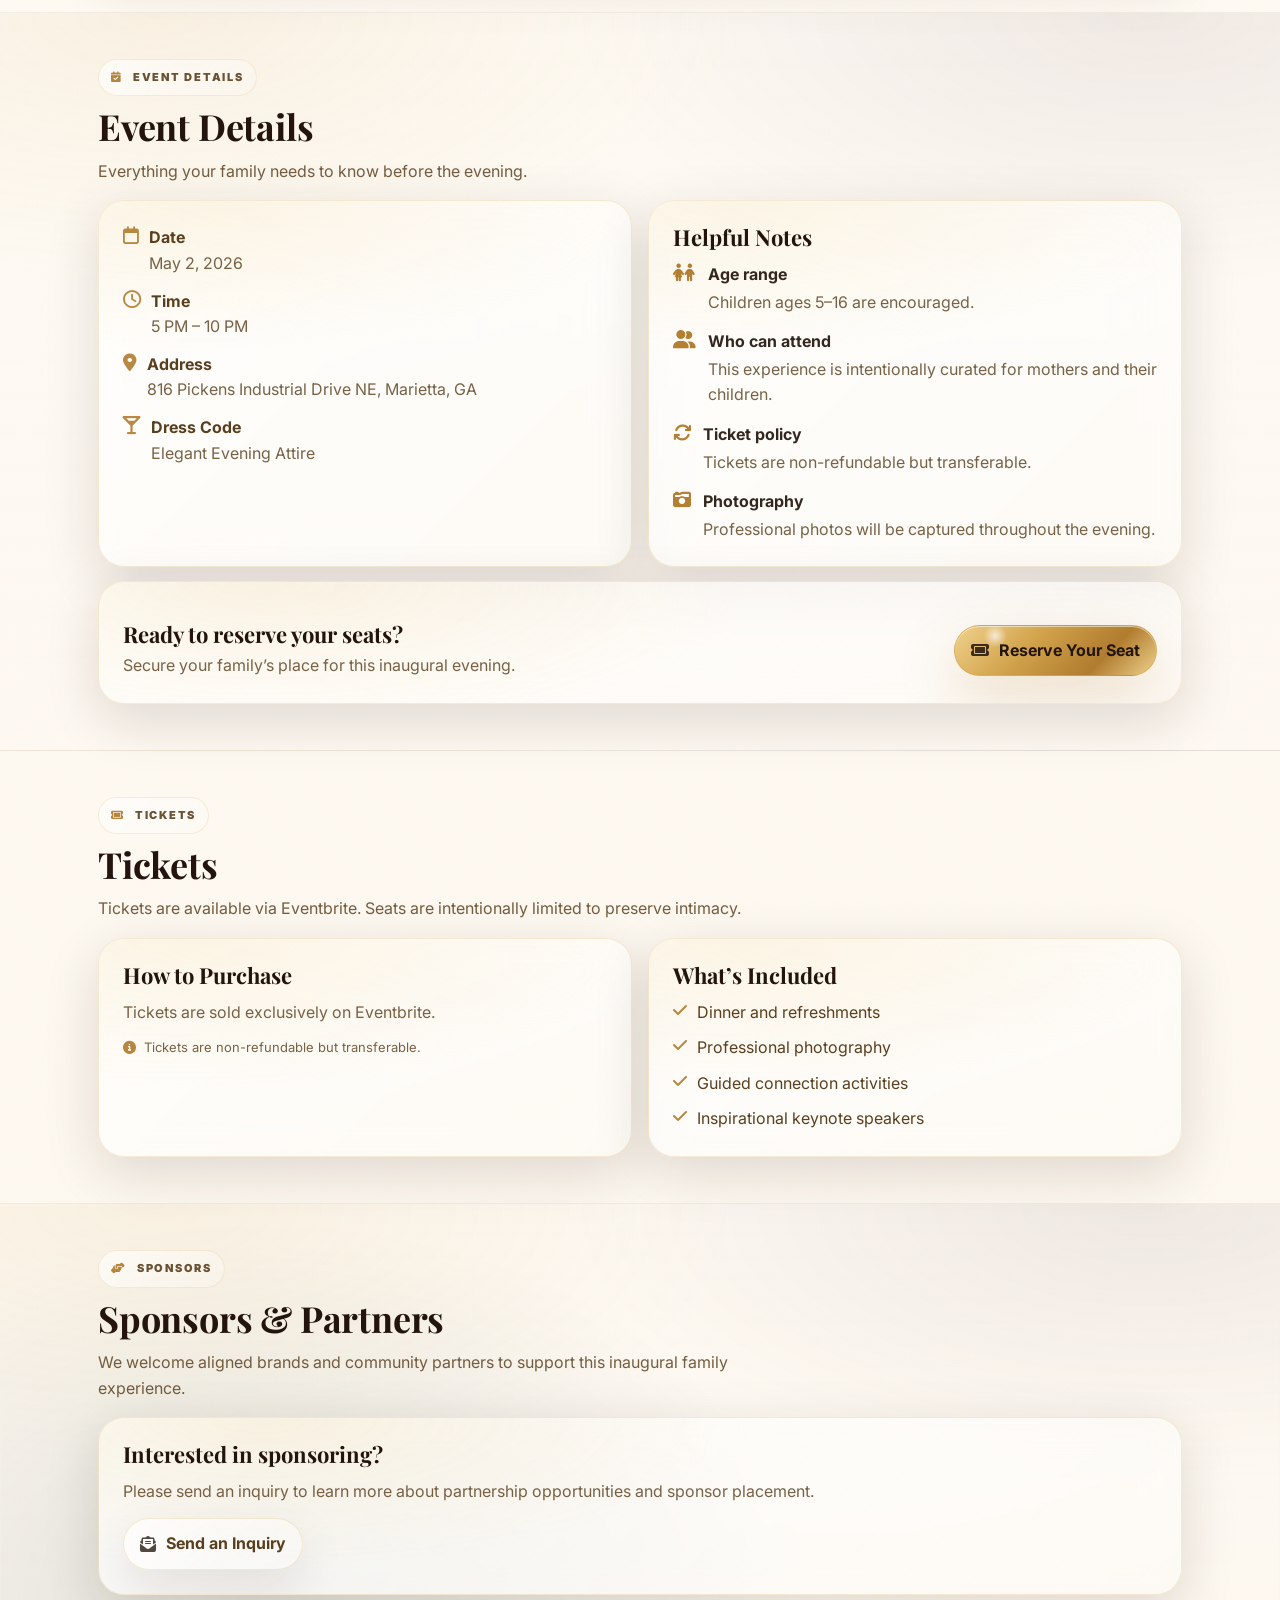
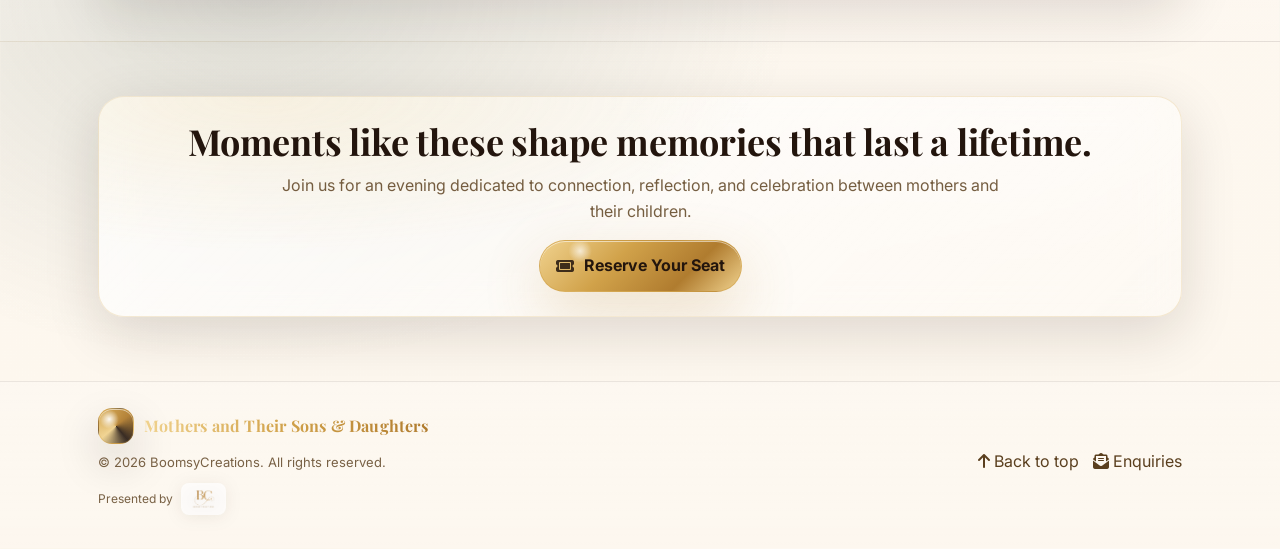
==== commit 8b527c11: "Update hero, header logo, dress code, and image swap" ====
--- a/index.html
+++ b/index.html
@@ -46,11 +46,6 @@
   <main id="main">
     <section class="hero">
       <div class="container">
-        <div class="pill" aria-label="Exclusivity">
-          <i class="fa-solid fa-crown" aria-hidden="true"></i>
-          Only 30 families will be welcomed for this inaugural experience to preserve the intimacy of the evening.
-        </div>
-
         <div class="hero-grid" style="margin-top:14px;">
           <div class="glass pad-lg">
             <div class="kicker"><i class="fa-solid fa-gem" aria-hidden="true"></i> An Elegant Family Experience</div>
@@ -87,19 +82,27 @@
                 <i class="fa-solid fa-ticket" aria-hidden="true"></i>
                 Reserve Your Seat
               </a>
-              <a class="btn btn-ghost" href="enquiries.html">
-                <i class="fa-solid fa-envelope-open-text" aria-hidden="true"></i>
-                Enquiries
-              </a>
             </div>
 
-            <p class="fineprint"><i class="fa-solid fa-martini-glass" aria-hidden="true"></i> Dress Code: Elegant / Black Tie Inspired</p>
+            <div class="dress-code" aria-label="Dress code">
+              <div class="dress-code-title"><i class="fa-solid fa-martini-glass" aria-hidden="true"></i> Dress Code ✨</div>
+              <div class="dress-code-subtitle">Elegant Evening Attire</div>
+              <p>Dress for a special evening celebrating the beautiful bond between mothers and their children.</p>
+              <ul class="dress-code-list">
+                <li><strong>Mothers:</strong> Elegant gowns, cocktail dresses, or chic formal attire</li>
+                <li><strong>Daughters:</strong> Party dresses or elegant evening wear</li>
+                <li><strong>Sons:</strong> Suits, tuxedos, or dress shirts with bow ties or ties</li>
+              </ul>
+              <p>Think timeless, classy, and red-carpet ready.</p>
+              <p>✨ Families are welcome to coordinate their outfits to make the evening even more memorable.</p>
+              <p>📸 A red-carpet photo experience will be available to capture these special moments.</p>
+            </div>
           </div>
 
           <div class="hero-media">
             <figure class="glass pad-lg media-frame" aria-label="Hero image">
-              <img src="assets/hero.jpeg" alt="A mother with her son and daughter dressed elegantly, posing for a red carpet-style photo." onerror="this.closest('figure').style.display='none'" />
-              <figcaption>Every moment with you is a memory I cherish forever.</figcaption>
+              <img src="assets/red-carpet.jpeg" alt="A red carpet arrival area with a photo backdrop and warm lighting." onerror="this.closest('figure').style.display='none'" />
+              <figcaption>With you by my side, every entrance feels like a celebration.</figcaption>
             </figure>
           </div>
         </div>
@@ -216,18 +219,6 @@
           </div>
         </div>
 
-        <div class="glass pad-lg" style="margin-top:14px;">
-          <div class="cta-band">
-            <div>
-              <h3 style="margin:0 0 6px;">Make this memory together.</h3>
-              <p class="muted" style="margin:0;">Reserve your family’s seats before the limited spots are gone.</p>
-            </div>
-            <a class="btn btn-primary" href="https://www.eventbrite.com/e/my-mother-me-the-legacy-of-connection-a-luxury-mother-child-experience-tickets-1984509471250?aff=oddtdtcreator" target="_blank" rel="noopener noreferrer">
-              <i class="fa-solid fa-ticket" aria-hidden="true"></i>
-              Reserve Your Seat
-            </a>
-          </div>
-        </div>
       </div>
     </section>
 
@@ -241,8 +232,8 @@
 
         <div class="two-col">
           <figure class="glass pad-lg media-frame" aria-label="Red carpet arrival photo">
-            <img src="assets/red-carpet.jpeg" alt="A red carpet arrival area with a photo backdrop and warm lighting." onerror="this.closest('figure').style.display='none'" />
-            <figcaption>With you by my side, every entrance feels like a celebration.</figcaption>
+            <img src="assets/hero.jpeg" alt="A mother with her son and daughter dressed elegantly, posing for a red carpet-style photo." onerror="this.closest('figure').style.display='none'" />
+            <figcaption>Every moment with you is a memory I cherish forever.</figcaption>
           </figure>
 
           <div class="glass pad-lg">
@@ -291,10 +282,6 @@
             <p class="muted">Olubunmi Sonubi is the founder of BoomsyCreations, a luxury event design company known for creating elegant and meaningful experiences.</p>
             <p class="muted">As a mother and creative visionary, Bunmi believes deeply in the importance of intentional family connection. Her passion for meaningful experiences led to the creation of Mothers and Their Sons &amp; Daughters – The Legacy of Connection, an event designed to create space for families to pause, reflect, and grow together.</p>
             <p class="muted" style="margin-bottom:0;">Through thoughtful design and purposeful programming, Bunmi is committed to creating moments that families will carry with them long after the evening ends.</p>
-
-            <div class="divider" role="separator" aria-hidden="true"></div>
-            <h3 style="margin:0 0 8px;">Featured Speakers</h3>
-            <p class="muted" style="margin:0;">We are honored to welcome inspiring voices who are passionate about empowering families and strengthening generational connection.</p>
           </div>
         </div>
       </div>
@@ -336,7 +323,7 @@
                 <i class="fa-solid fa-martini-glass" aria-hidden="true"></i>
                 <div>
                   <strong>Dress Code</strong>
-                  <div class="muted">Elegant / Black Tie Inspired</div>
+                  <div class="muted">Elegant Evening Attire</div>
                 </div>
               </div>
             </div>
@@ -430,12 +417,12 @@
 
         <div class="glass pad-lg">
           <h3 style="margin-top:0;">Interested in sponsoring?</h3>
-          <p class="muted" style="margin:0;">Please <a href="enquiries.html">send an enquiry</a> to learn more about partnership opportunities and sponsor placement.</p>
+          <p class="muted" style="margin:0;">Please <a href="enquiries.html">send an inquiry</a> to learn more about partnership opportunities and sponsor placement.</p>
 
           <div class="cta-row" style="margin-top:14px;">
             <a class="btn btn-ghost" href="enquiries.html">
               <i class="fa-solid fa-envelope-open-text" aria-hidden="true"></i>
-              Send an Enquiry
+              Send an Inquiry
             </a>
           </div>
         </div>
--- a/styles.css
+++ b/styles.css
@@ -117,19 +117,19 @@
 }
 
 .nav{
-  display:flex;
+  display:grid;
+  grid-template-columns:1fr auto 1fr;
   align-items:center;
-  justify-content:space-between;
   gap:16px;
-  padding:14px 0;
-}
-
-.brand{display:flex;align-items:center;gap:10px;text-decoration:none;}
+  padding:8px 0;
+}
+
+.brand{display:flex;align-items:center;gap:10px;text-decoration:none;grid-column:2;justify-self:center;}
 .brand:hover{text-decoration:none;}
 .brand-photo{
-  height:64px;
+  height:76px;
   width:auto;
-  max-width:260px;
+  max-width:320px;
   border-radius:20px;
   border:1px solid rgba(209,162,74,.26);
   background:rgba(255,255,255,.18);
@@ -159,7 +159,7 @@
   color:transparent;
 }
 
-.nav-links{display:flex;gap:10px;align-items:center;flex-wrap:wrap;}
+.nav-links{display:flex;gap:10px;align-items:center;flex-wrap:wrap;grid-column:1;justify-self:start;}
 .nav-links a{
   color:rgba(35,21,13,.86);
   font-weight:600;
@@ -190,6 +190,8 @@
   background:linear-gradient(180deg, rgba(255,255,255,.62), rgba(255,255,255,.28));
   box-shadow:0 18px 48px rgba(35,21,13,.10);
 }
+
+.header-cta{grid-column:3;justify-self:end;}
 .btn:hover{text-decoration:none;}
 .btn:focus-visible{outline:3px solid var(--ring);outline-offset:2px;}
 .btn i{color:rgba(35,21,13,.78);}
@@ -301,6 +303,37 @@
 .muted{color:var(--muted);}
 .fineprint{font-size:13px;color:rgba(90,63,30,.82);margin:12px 0 0;display:flex;gap:8px;align-items:center;}
 .fineprint i{color:rgba(176,124,47,.92);}
+
+.dress-code{
+  margin:16px 0 0;
+  font-size:13px;
+  color:rgba(90,63,30,.82);
+}
+.hero .dress-code{
+  padding-top:12px;
+  border-top:1px solid rgba(35,21,13,.08);
+}
+.dress-code-title{
+  display:flex;
+  align-items:center;
+  gap:8px;
+  font-weight:900;
+  color:rgba(35,21,13,.90);
+  margin:0 0 4px;
+}
+.dress-code-title i{color:rgba(176,124,47,.92);}
+.dress-code-subtitle{
+  font-family:"Playfair Display",Georgia,"Times New Roman",serif;
+  font-weight:700;
+  color:rgba(35,21,13,.92);
+  margin:0 0 10px;
+  font-size:16px;
+}
+.dress-code p{margin:0 0 10px;}
+.dress-code p:last-child{margin-bottom:0;}
+.dress-code-list{margin:0 0 10px;padding-left:18px;}
+.dress-code-list li{margin:0 0 6px;}
+.dress-code-list li:last-child{margin-bottom:0;}
 
 .event-meta{
   display:grid;
@@ -471,9 +504,10 @@
 }
 
 @media (max-width: 420px){
+  .nav{padding:10px 0;}
   .header-cta{padding:12px 14px;}
   .header-cta .btn-label{display:none;}
-  .brand-photo{height:52px;max-width:190px;}
+  .brand-photo{height:60px;max-width:210px;}
 }
 
 @media (prefers-reduced-motion: reduce){
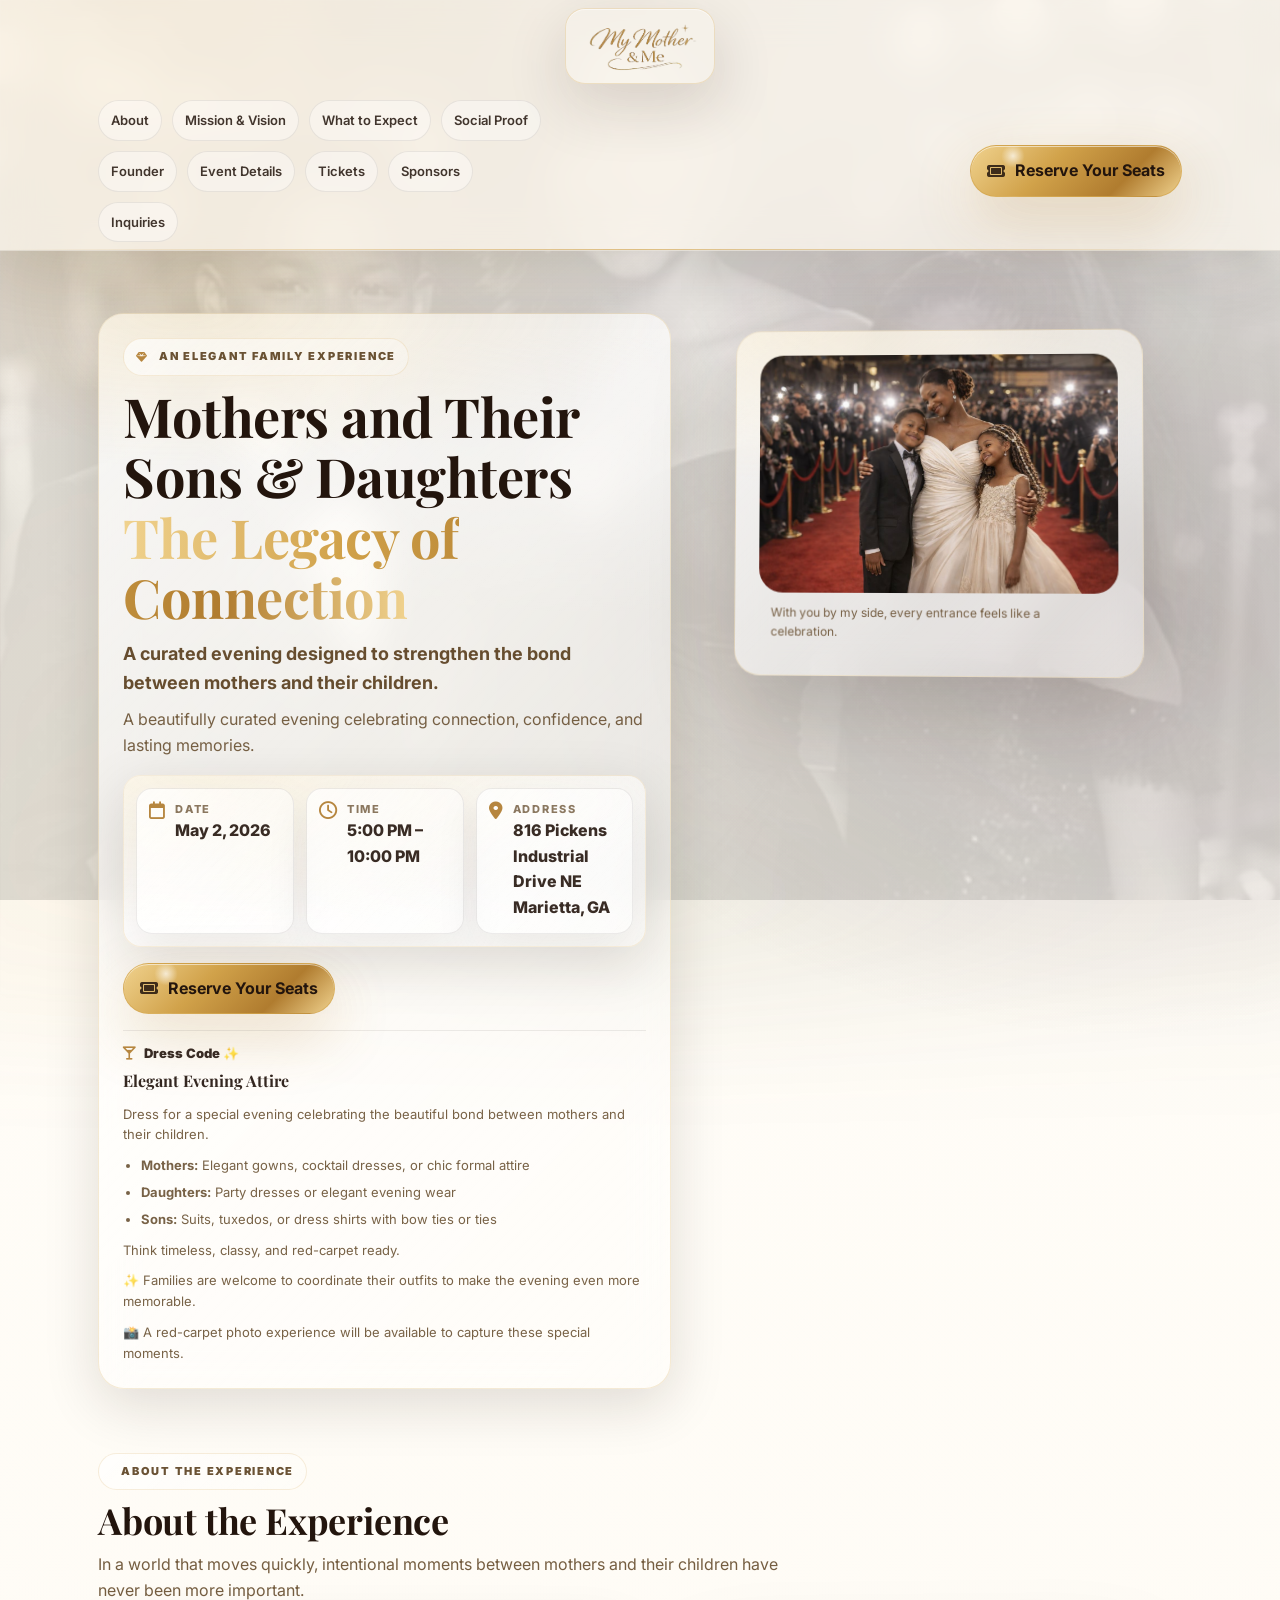
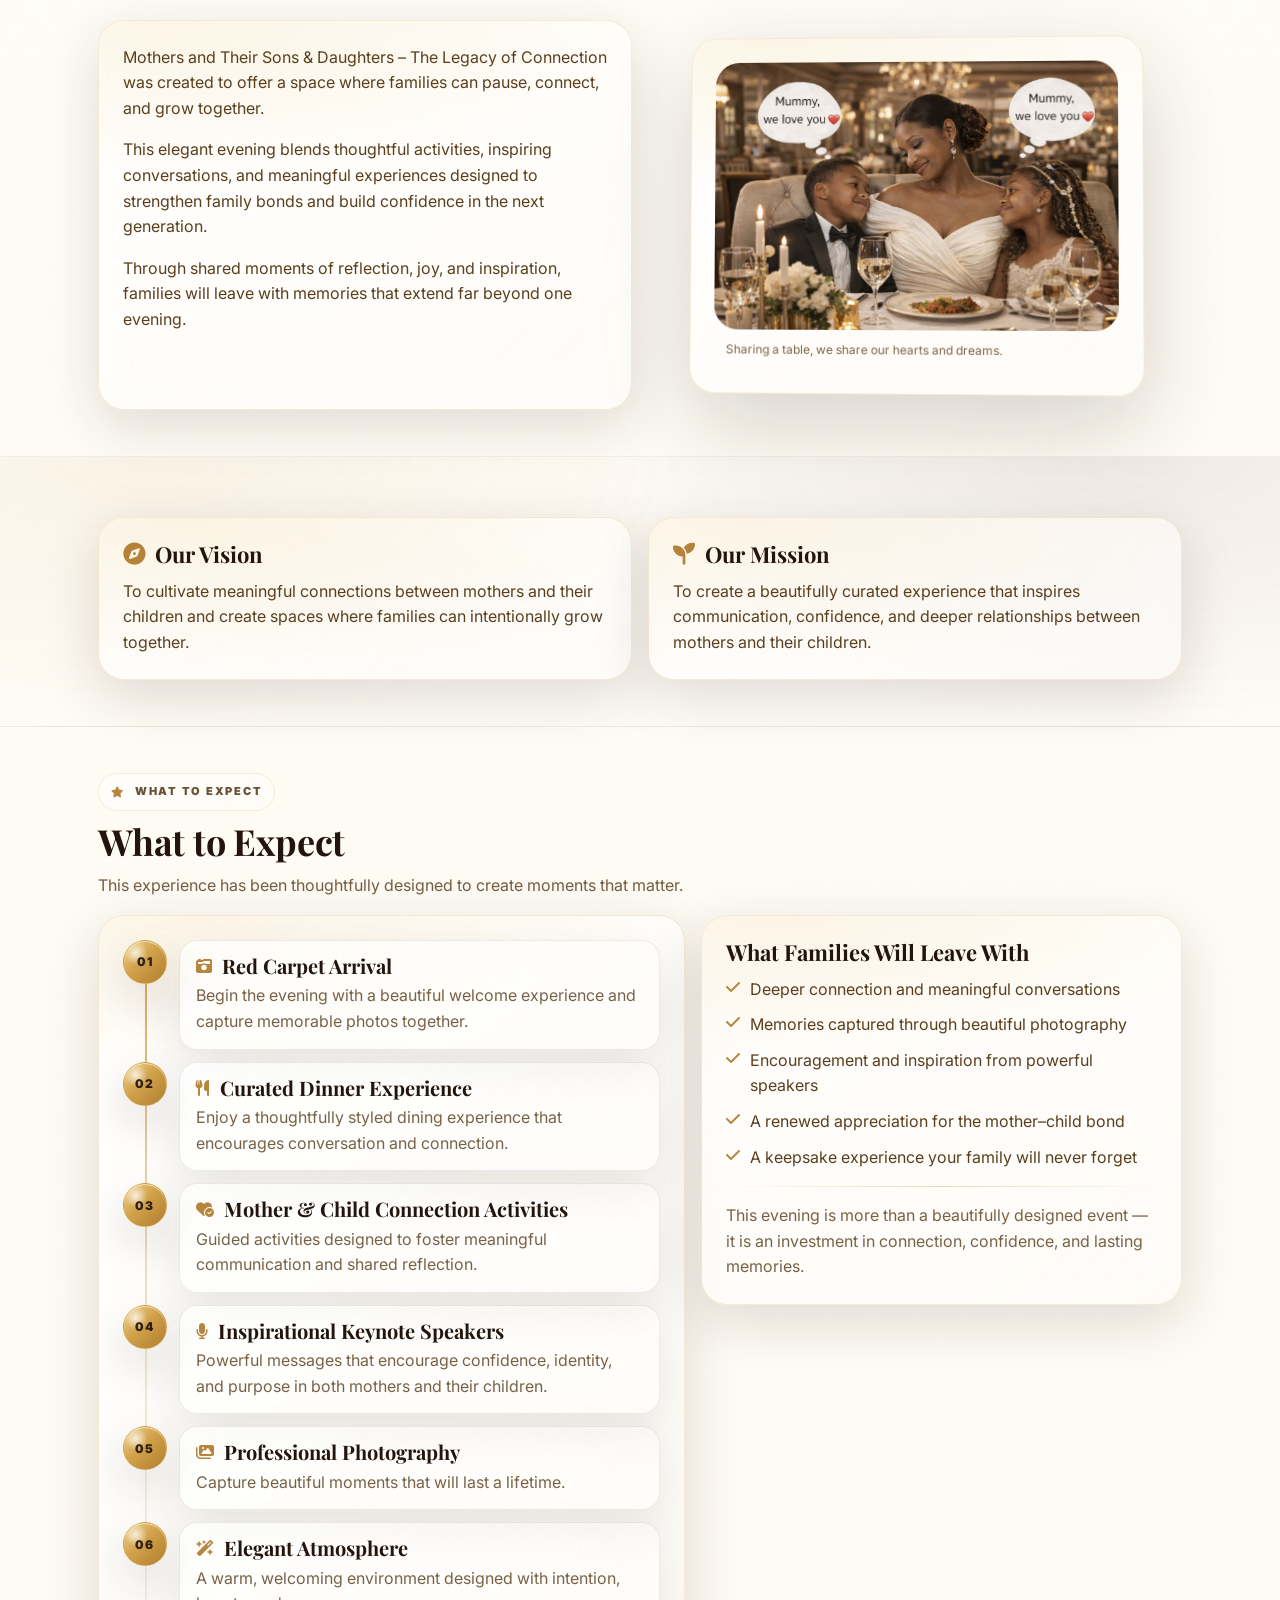
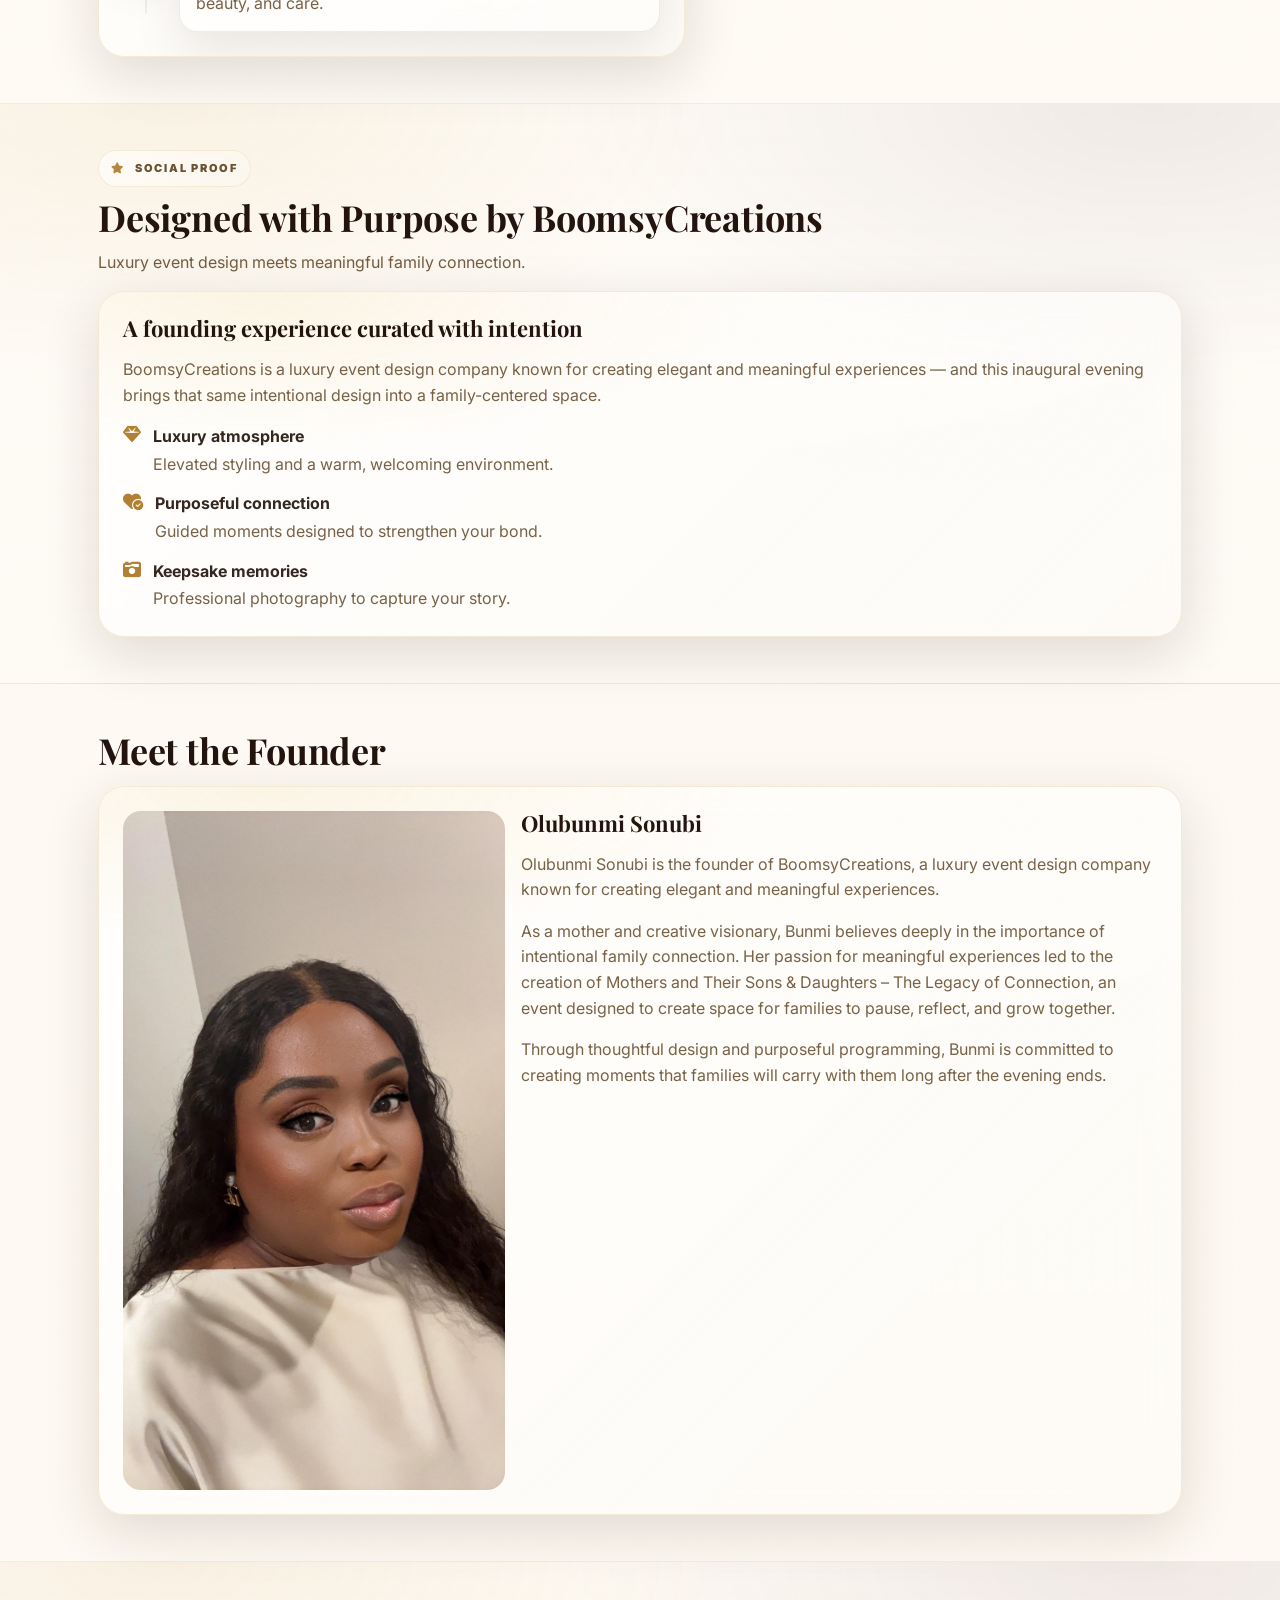
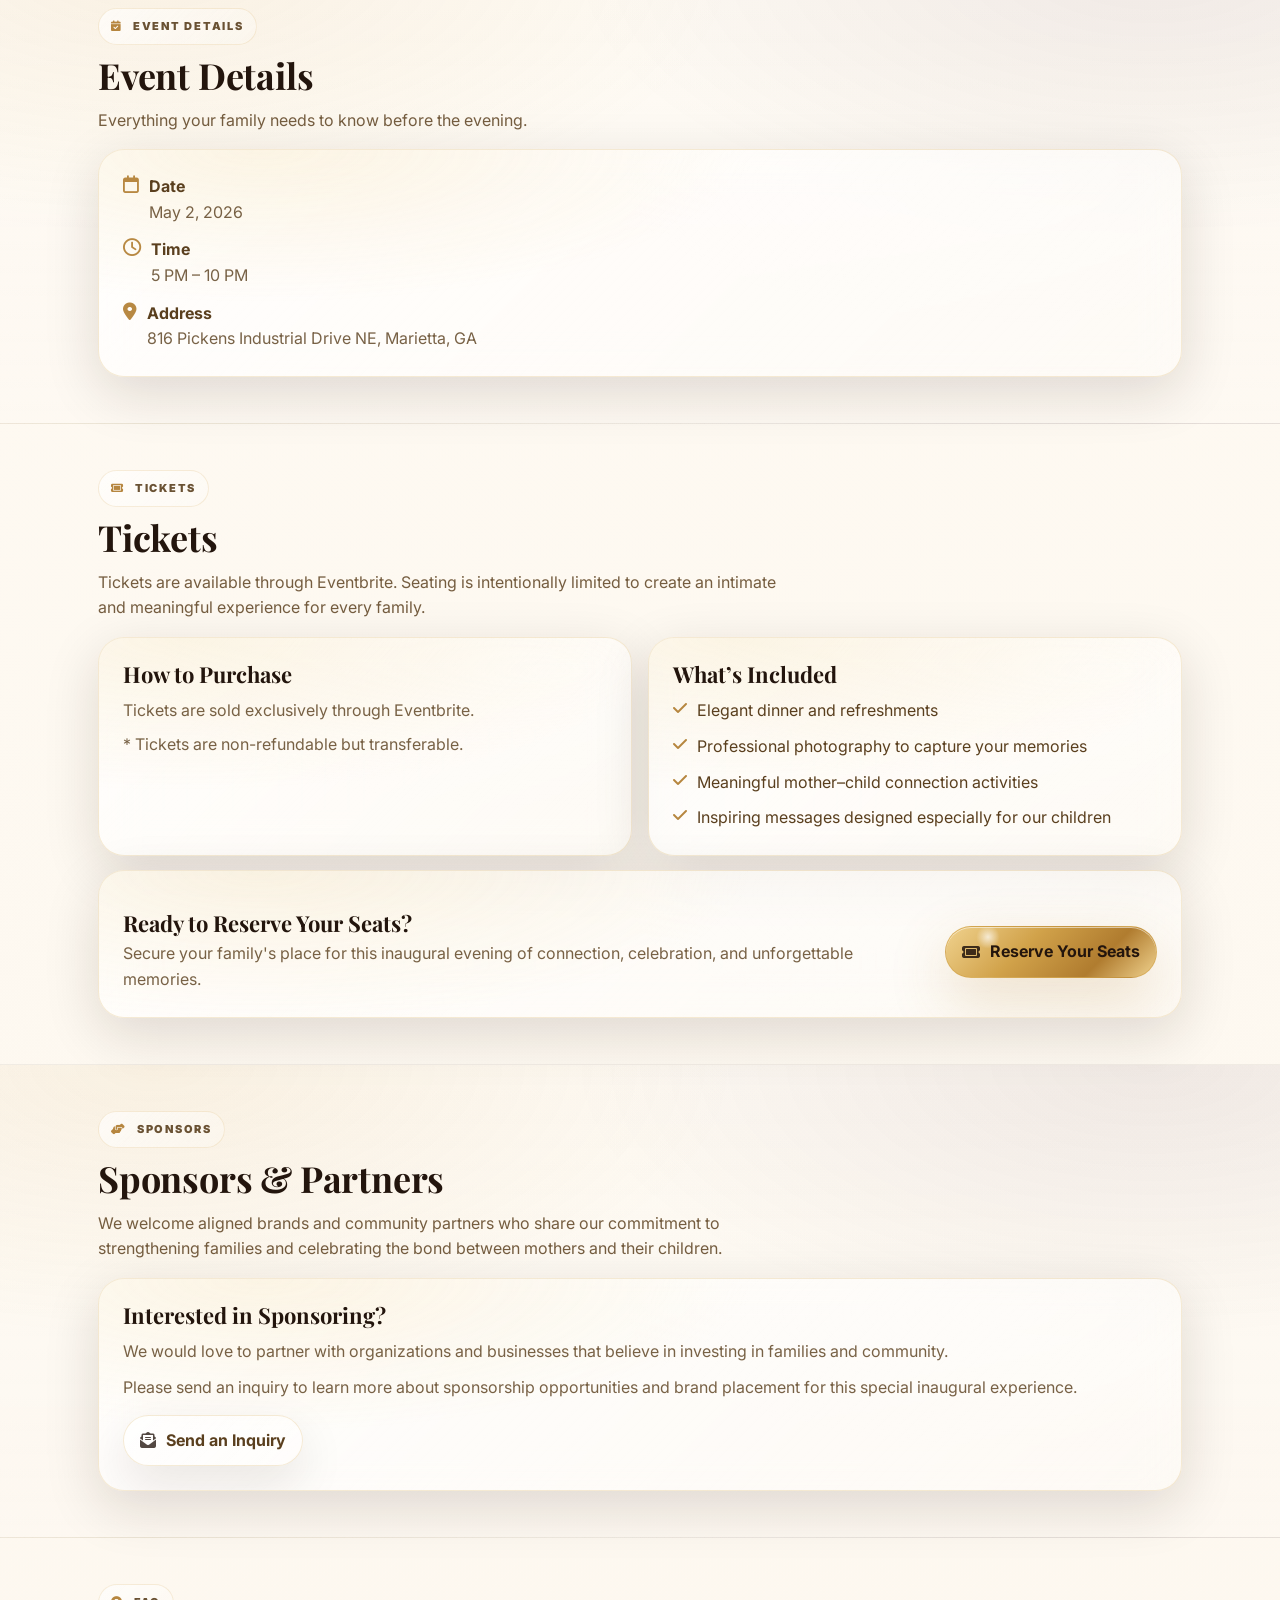
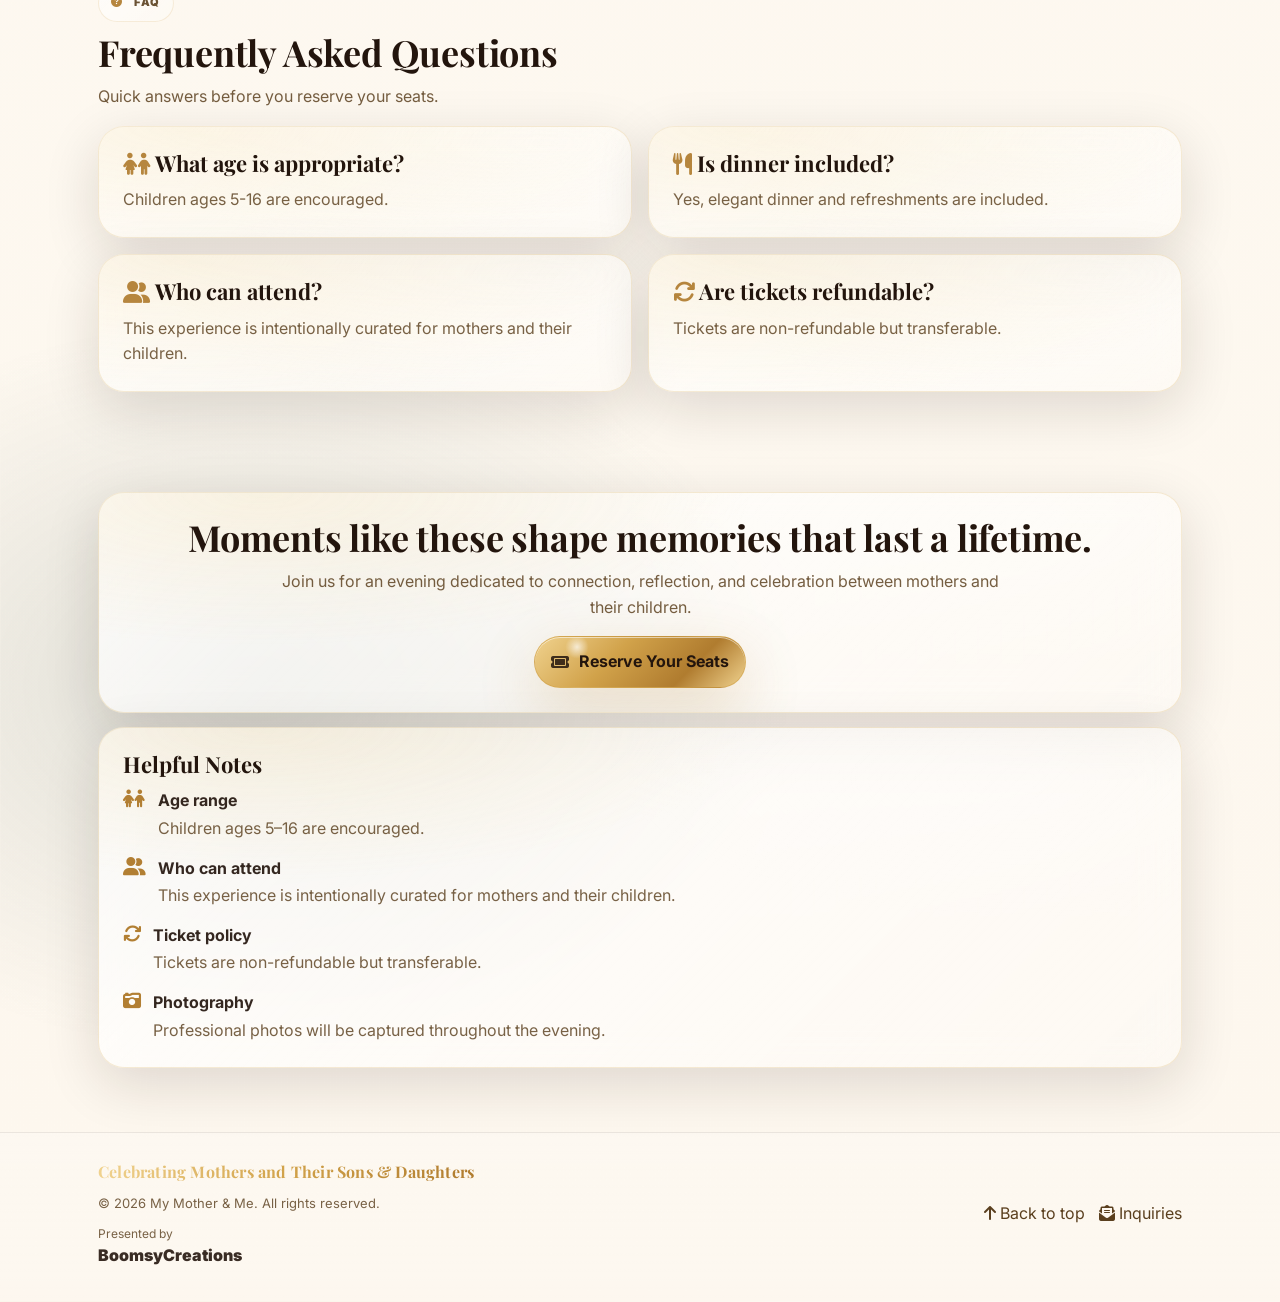
==== commit d74e8f6a: "Update inquiries wording, footer, and ticket CTAs" ====
--- a/index.html
+++ b/index.html
@@ -32,12 +32,12 @@
           <a href="#details">Event Details</a>
           <a href="#tickets">Tickets</a>
           <a href="#sponsors">Sponsors</a>
-          <a href="enquiries.html">Enquiries</a>
-        </div>
-
-        <a class="btn btn-primary header-cta" href="https://www.eventbrite.com/e/my-mother-me-the-legacy-of-connection-a-luxury-mother-child-experience-tickets-1984509471250?aff=oddtdtcreator" target="_blank" rel="noopener noreferrer" aria-label="Reserve Your Seat on Eventbrite (opens in a new tab)">
+          <a href="enquiries.html">Inquiries</a>
+        </div>
+
+        <a class="btn btn-primary header-cta" href="https://www.eventbrite.com/e/my-mother-me-the-legacy-of-connection-a-luxury-mother-child-experience-tickets-1984509471250?aff=oddtdtcreator" target="_blank" rel="noopener noreferrer" aria-label="Reserve Your Seats on Eventbrite (opens in a new tab)">
           <i class="fa-solid fa-ticket" aria-hidden="true"></i>
-          <span class="btn-label">Reserve Your Seat</span>
+          <span class="btn-label">Reserve Your Seats</span>
         </a>
       </nav>
     </div>
@@ -80,7 +80,7 @@
             <div class="cta-row" aria-label="Hero call to action">
               <a class="btn btn-primary" href="https://www.eventbrite.com/e/my-mother-me-the-legacy-of-connection-a-luxury-mother-child-experience-tickets-1984509471250?aff=oddtdtcreator" target="_blank" rel="noopener noreferrer">
                 <i class="fa-solid fa-ticket" aria-hidden="true"></i>
-                Reserve Your Seat
+                Reserve Your Seats
               </a>
             </div>
 
@@ -230,39 +230,32 @@
           <p>Luxury event design meets meaningful family connection.</p>
         </div>
 
-        <div class="two-col">
-          <figure class="glass pad-lg media-frame" aria-label="Red carpet arrival photo">
-            <img src="assets/hero.jpeg" alt="A mother with her son and daughter dressed elegantly, posing for a red carpet-style photo." onerror="this.closest('figure').style.display='none'" />
-            <figcaption>Every moment with you is a memory I cherish forever.</figcaption>
-          </figure>
-
-          <div class="glass pad-lg">
-            <h3 style="margin-top:0;">A founding experience curated with intention</h3>
-            <p class="muted">BoomsyCreations is a luxury event design company known for creating elegant and meaningful experiences — and this inaugural evening brings that same intentional design into a family-centered space.</p>
-            <ul class="icon-list" aria-label="Founding experience highlights">
-              <li>
-                <i class="fa-solid fa-gem" aria-hidden="true"></i>
-                <div>
-                  <strong>Luxury atmosphere</strong>
-                  <span>Elevated styling and a warm, welcoming environment.</span>
-                </div>
-              </li>
-              <li>
-                <i class="fa-solid fa-heart-circle-check" aria-hidden="true"></i>
-                <div>
-                  <strong>Purposeful connection</strong>
-                  <span>Guided moments designed to strengthen your bond.</span>
-                </div>
-              </li>
-              <li>
-                <i class="fa-solid fa-camera-retro" aria-hidden="true"></i>
-                <div>
-                  <strong>Keepsake memories</strong>
-                  <span>Professional photography to capture your story.</span>
-                </div>
-              </li>
-            </ul>
-          </div>
+        <div class="glass pad-lg">
+          <h3 style="margin-top:0;">A founding experience curated with intention</h3>
+          <p class="muted">BoomsyCreations is a luxury event design company known for creating elegant and meaningful experiences — and this inaugural evening brings that same intentional design into a family-centered space.</p>
+          <ul class="icon-list" aria-label="Founding experience highlights">
+            <li>
+              <i class="fa-solid fa-gem" aria-hidden="true"></i>
+              <div>
+                <strong>Luxury atmosphere</strong>
+                <span>Elevated styling and a warm, welcoming environment.</span>
+              </div>
+            </li>
+            <li>
+              <i class="fa-solid fa-heart-circle-check" aria-hidden="true"></i>
+              <div>
+                <strong>Purposeful connection</strong>
+                <span>Guided moments designed to strengthen your bond.</span>
+              </div>
+            </li>
+            <li>
+              <i class="fa-solid fa-camera-retro" aria-hidden="true"></i>
+              <div>
+                <strong>Keepsake memories</strong>
+                <span>Professional photography to capture your story.</span>
+              </div>
+            </li>
+          </ul>
         </div>
       </div>
     </section>
@@ -295,71 +288,56 @@
           <p>Everything your family needs to know before the evening.</p>
         </div>
 
+        <div class="glass pad-lg">
+          <div class="detail-list" aria-label="Event details">
+            <div class="detail">
+              <i class="fa-regular fa-calendar" aria-hidden="true"></i>
+              <div>
+                <strong>Date</strong>
+                <div class="muted">May 2, 2026</div>
+              </div>
+            </div>
+            <div class="detail">
+              <i class="fa-regular fa-clock" aria-hidden="true"></i>
+              <div>
+                <strong>Time</strong>
+                <div class="muted">5 PM – 10 PM</div>
+              </div>
+            </div>
+            <div class="detail">
+              <i class="fa-solid fa-location-dot" aria-hidden="true"></i>
+              <div>
+                <strong>Address</strong>
+                <div class="muted">816 Pickens Industrial Drive NE, Marietta, GA</div>
+              </div>
+            </div>
+          </div>
+        </div>
+      </div>
+    </section>
+
+    <section id="tickets" class="section">
+      <div class="container">
+        <div class="section-head">
+          <div class="kicker"><i class="fa-solid fa-ticket" aria-hidden="true"></i> Tickets</div>
+          <h2>Tickets</h2>
+          <p>Tickets are available through Eventbrite. Seating is intentionally limited to create an intimate and meaningful experience for every family.</p>
+        </div>
+
         <div class="two-col">
           <div class="glass pad-lg">
-            <div class="detail-list" aria-label="Event details">
-              <div class="detail">
-                <i class="fa-regular fa-calendar" aria-hidden="true"></i>
-                <div>
-                  <strong>Date</strong>
-                  <div class="muted">May 2, 2026</div>
-                </div>
-              </div>
-              <div class="detail">
-                <i class="fa-regular fa-clock" aria-hidden="true"></i>
-                <div>
-                  <strong>Time</strong>
-                  <div class="muted">5 PM – 10 PM</div>
-                </div>
-              </div>
-              <div class="detail">
-                <i class="fa-solid fa-location-dot" aria-hidden="true"></i>
-                <div>
-                  <strong>Address</strong>
-                  <div class="muted">816 Pickens Industrial Drive NE, Marietta, GA</div>
-                </div>
-              </div>
-              <div class="detail">
-                <i class="fa-solid fa-martini-glass" aria-hidden="true"></i>
-                <div>
-                  <strong>Dress Code</strong>
-                  <div class="muted">Elegant Evening Attire</div>
-                </div>
-              </div>
-            </div>
-          </div>
-
-          <div class="glass pad-lg">
-            <h3 style="margin-top:0;">Helpful Notes</h3>
-            <ul class="icon-list" aria-label="Event notes">
-              <li>
-                <i class="fa-solid fa-children" aria-hidden="true"></i>
-                <div>
-                  <strong>Age range</strong>
-                  <span>Children ages 5–16 are encouraged.</span>
-                </div>
-              </li>
-              <li>
-                <i class="fa-solid fa-user-group" aria-hidden="true"></i>
-                <div>
-                  <strong>Who can attend</strong>
-                  <span>This experience is intentionally curated for mothers and their children.</span>
-                </div>
-              </li>
-              <li>
-                <i class="fa-solid fa-arrows-rotate" aria-hidden="true"></i>
-                <div>
-                  <strong>Ticket policy</strong>
-                  <span>Tickets are non-refundable but transferable.</span>
-                </div>
-              </li>
-              <li>
-                <i class="fa-solid fa-camera-retro" aria-hidden="true"></i>
-                <div>
-                  <strong>Photography</strong>
-                  <span>Professional photos will be captured throughout the evening.</span>
-                </div>
-              </li>
+            <h3 style="margin-top:0;">How to Purchase</h3>
+            <p class="muted" style="margin:0 0 8px;">Tickets are sold exclusively through <a href="https://www.eventbrite.com/e/my-mother-me-the-legacy-of-connection-a-luxury-mother-child-experience-tickets-1984509471250?aff=oddtdtcreator" target="_blank" rel="noopener noreferrer">Eventbrite</a>.</p>
+            <p class="muted" style="margin:0;">* Tickets are non-refundable but transferable.</p>
+          </div>
+
+          <div class="glass pad-lg">
+            <h3 style="margin-top:0;">What’s Included</h3>
+            <ul class="check-list" aria-label="Included">
+              <li><i class="fa-solid fa-check" aria-hidden="true"></i><span>Elegant dinner and refreshments</span></li>
+              <li><i class="fa-solid fa-check" aria-hidden="true"></i><span>Professional photography to capture your memories</span></li>
+              <li><i class="fa-solid fa-check" aria-hidden="true"></i><span>Meaningful mother–child connection activities</span></li>
+              <li><i class="fa-solid fa-check" aria-hidden="true"></i><span>Inspiring messages designed especially for our children</span></li>
             </ul>
           </div>
         </div>
@@ -367,41 +345,13 @@
         <div class="glass pad-lg" style="margin-top:14px;">
           <div class="cta-band">
             <div>
-              <h3 style="margin:0 0 6px;">Ready to reserve your seats?</h3>
-              <p class="muted" style="margin:0;">Secure your family’s place for this inaugural evening.</p>
+              <h3 style="margin:0 0 6px;">Ready to Reserve Your Seats?</h3>
+              <p class="muted" style="margin:0;">Secure your family's place for this inaugural evening of connection, celebration, and unforgettable memories.</p>
             </div>
             <a class="btn btn-primary" href="https://www.eventbrite.com/e/my-mother-me-the-legacy-of-connection-a-luxury-mother-child-experience-tickets-1984509471250?aff=oddtdtcreator" target="_blank" rel="noopener noreferrer">
               <i class="fa-solid fa-ticket" aria-hidden="true"></i>
-              Reserve Your Seat
+              Reserve Your Seats
             </a>
-          </div>
-        </div>
-      </div>
-    </section>
-
-    <section id="tickets" class="section">
-      <div class="container">
-        <div class="section-head">
-          <div class="kicker"><i class="fa-solid fa-ticket" aria-hidden="true"></i> Tickets</div>
-          <h2>Tickets</h2>
-          <p>Tickets are available via Eventbrite. Seats are intentionally limited to preserve intimacy.</p>
-        </div>
-
-        <div class="two-col">
-          <div class="glass pad-lg">
-            <h3 style="margin-top:0;">How to Purchase</h3>
-            <p class="muted" style="margin:0 0 12px;">Tickets are sold exclusively on <a href="https://www.eventbrite.com/e/my-mother-me-the-legacy-of-connection-a-luxury-mother-child-experience-tickets-1984509471250?aff=oddtdtcreator" target="_blank" rel="noopener noreferrer">Eventbrite</a>.</p>
-            <p class="fineprint" style="margin-top:0;"><i class="fa-solid fa-circle-info" aria-hidden="true"></i> Tickets are non-refundable but transferable.</p>
-          </div>
-
-          <div class="glass pad-lg">
-            <h3 style="margin-top:0;">What’s Included</h3>
-            <ul class="check-list" aria-label="Included">
-              <li><i class="fa-solid fa-check" aria-hidden="true"></i><span>Dinner and refreshments</span></li>
-              <li><i class="fa-solid fa-check" aria-hidden="true"></i><span>Professional photography</span></li>
-              <li><i class="fa-solid fa-check" aria-hidden="true"></i><span>Guided connection activities</span></li>
-              <li><i class="fa-solid fa-check" aria-hidden="true"></i><span>Inspirational keynote speakers</span></li>
-            </ul>
           </div>
         </div>
       </div>
@@ -412,12 +362,13 @@
         <div class="section-head">
           <div class="kicker"><i class="fa-solid fa-handshake-angle" aria-hidden="true"></i> Sponsors</div>
           <h2>Sponsors &amp; Partners</h2>
-          <p>We welcome aligned brands and community partners to support this inaugural family experience.</p>
+          <p>We welcome aligned brands and community partners who share our commitment to strengthening families and celebrating the bond between mothers and their children.</p>
         </div>
 
         <div class="glass pad-lg">
-          <h3 style="margin-top:0;">Interested in sponsoring?</h3>
-          <p class="muted" style="margin:0;">Please <a href="enquiries.html">send an inquiry</a> to learn more about partnership opportunities and sponsor placement.</p>
+          <h3 style="margin-top:0;">Interested in Sponsoring?</h3>
+          <p class="muted" style="margin:0 0 10px;">We would love to partner with organizations and businesses that believe in investing in families and community.</p>
+          <p class="muted" style="margin:0;">Please <a href="enquiries.html">send an inquiry</a> to learn more about sponsorship opportunities and brand placement for this special inaugural experience.</p>
 
           <div class="cta-row" style="margin-top:14px;">
             <a class="btn btn-ghost" href="enquiries.html">
@@ -429,6 +380,35 @@
       </div>
     </section>
 
+    <section id="faq" class="section">
+      <div class="container">
+        <div class="section-head">
+          <div class="kicker"><i class="fa-solid fa-circle-question" aria-hidden="true"></i> FAQ</div>
+          <h2>Frequently Asked Questions</h2>
+          <p>Quick answers before you reserve your seats.</p>
+        </div>
+
+        <div class="faq-grid">
+          <div class="glass pad-lg">
+            <h3 style="margin-top:0;"><i class="fa-solid fa-children" aria-hidden="true"></i> What age is appropriate?</h3>
+            <p class="muted" style="margin:0;">Children ages 5-16 are encouraged.</p>
+          </div>
+          <div class="glass pad-lg">
+            <h3 style="margin-top:0;"><i class="fa-solid fa-utensils" aria-hidden="true"></i> Is dinner included?</h3>
+            <p class="muted" style="margin:0;">Yes, elegant dinner and refreshments are included.</p>
+          </div>
+          <div class="glass pad-lg">
+            <h3 style="margin-top:0;"><i class="fa-solid fa-user-group" aria-hidden="true"></i> Who can attend?</h3>
+            <p class="muted" style="margin:0;">This experience is intentionally curated for mothers and their children.</p>
+          </div>
+          <div class="glass pad-lg">
+            <h3 style="margin-top:0;"><i class="fa-solid fa-arrows-rotate" aria-hidden="true"></i> Are tickets refundable?</h3>
+            <p class="muted" style="margin:0;">Tickets are non-refundable but transferable.</p>
+          </div>
+        </div>
+      </div>
+    </section>
+
     <section class="section final">
       <div class="container">
         <div class="glass pad-lg final-card">
@@ -436,8 +416,42 @@
           <p>Join us for an evening dedicated to connection, reflection, and celebration between mothers and their children.</p>
           <a class="btn btn-primary" href="https://www.eventbrite.com/e/my-mother-me-the-legacy-of-connection-a-luxury-mother-child-experience-tickets-1984509471250?aff=oddtdtcreator" target="_blank" rel="noopener noreferrer">
             <i class="fa-solid fa-ticket" aria-hidden="true"></i>
-            Reserve Your Seat
+            Reserve Your Seats
           </a>
+        </div>
+
+        <div class="glass pad-lg" style="margin-top:14px;">
+          <h3 style="margin-top:0;">Helpful Notes</h3>
+          <ul class="icon-list" aria-label="Event notes">
+            <li>
+              <i class="fa-solid fa-children" aria-hidden="true"></i>
+              <div>
+                <strong>Age range</strong>
+                <span>Children ages 5–16 are encouraged.</span>
+              </div>
+            </li>
+            <li>
+              <i class="fa-solid fa-user-group" aria-hidden="true"></i>
+              <div>
+                <strong>Who can attend</strong>
+                <span>This experience is intentionally curated for mothers and their children.</span>
+              </div>
+            </li>
+            <li>
+              <i class="fa-solid fa-arrows-rotate" aria-hidden="true"></i>
+              <div>
+                <strong>Ticket policy</strong>
+                <span>Tickets are non-refundable but transferable.</span>
+              </div>
+            </li>
+            <li>
+              <i class="fa-solid fa-camera-retro" aria-hidden="true"></i>
+              <div>
+                <strong>Photography</strong>
+                <span>Professional photos will be captured throughout the evening.</span>
+              </div>
+            </li>
+          </ul>
         </div>
       </div>
     </section>
@@ -448,19 +462,18 @@
       <div class="footer-grid">
         <div>
           <div class="brand footer-brand">
-            <span class="brand-mark" aria-hidden="true"></span>
-            <span class="brand-text">Mothers and Their Sons &amp; Daughters</span>
-          </div>
-          <div class="muted" style="font-size:13px;">&copy; <span data-year></span> BoomsyCreations. All rights reserved.</div>
-          <div class="presented-by" style="margin-top:10px;display:flex;align-items:center;gap:8px;">
-            <span class="muted" style="font-size:12px;">Presented by</span>
-            <img src="assets/boomsy-logo.png" alt="BoomsyCreations logo" style="height:32px;width:auto;vertical-align:middle;filter:drop-shadow(0 2px 8px rgba(35,21,13,.10));background:rgba(255,255,255,.7);border-radius:8px;padding:2px 8px;" />
+            <span class="brand-text">Celebrating Mothers and Their Sons &amp; Daughters</span>
+          </div>
+          <div class="muted" style="font-size:13px;">&copy; 2026 My Mother &amp; Me. All rights reserved.</div>
+          <div class="presented-by" style="margin-top:10px;">
+            <div class="muted" style="font-size:12px;">Presented by</div>
+            <div style="font-weight:900;color:rgba(35,21,13,.90);">BoomsyCreations</div>
           </div>
         </div>
 
         <div style="display:flex;gap:14px;flex-wrap:wrap;align-items:center;">
           <a href="#main"><i class="fa-solid fa-arrow-up" aria-hidden="true"></i> Back to top</a>
-          <a href="enquiries.html"><i class="fa-solid fa-envelope-open-text" aria-hidden="true"></i> Enquiries</a>
+          <a href="enquiries.html"><i class="fa-solid fa-envelope-open-text" aria-hidden="true"></i> Inquiries</a>
         </div>
       </div>
     </div>
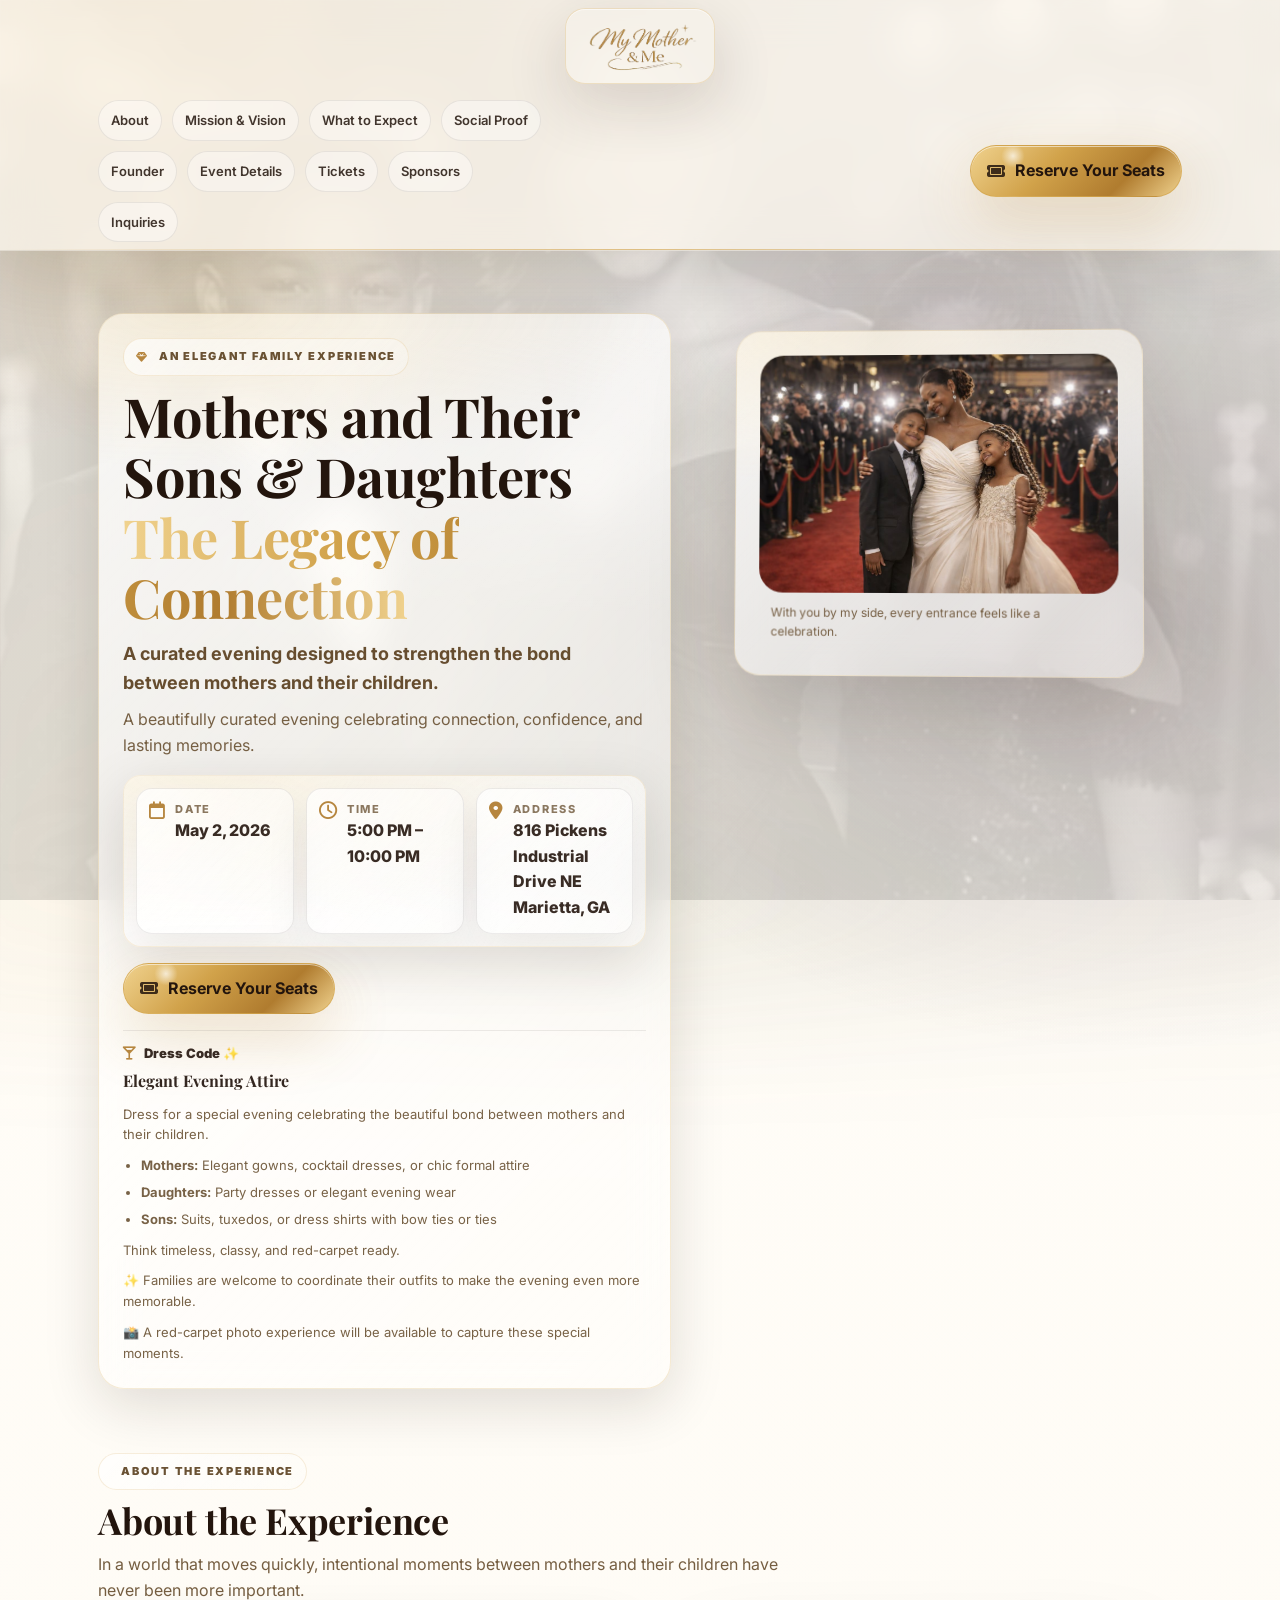
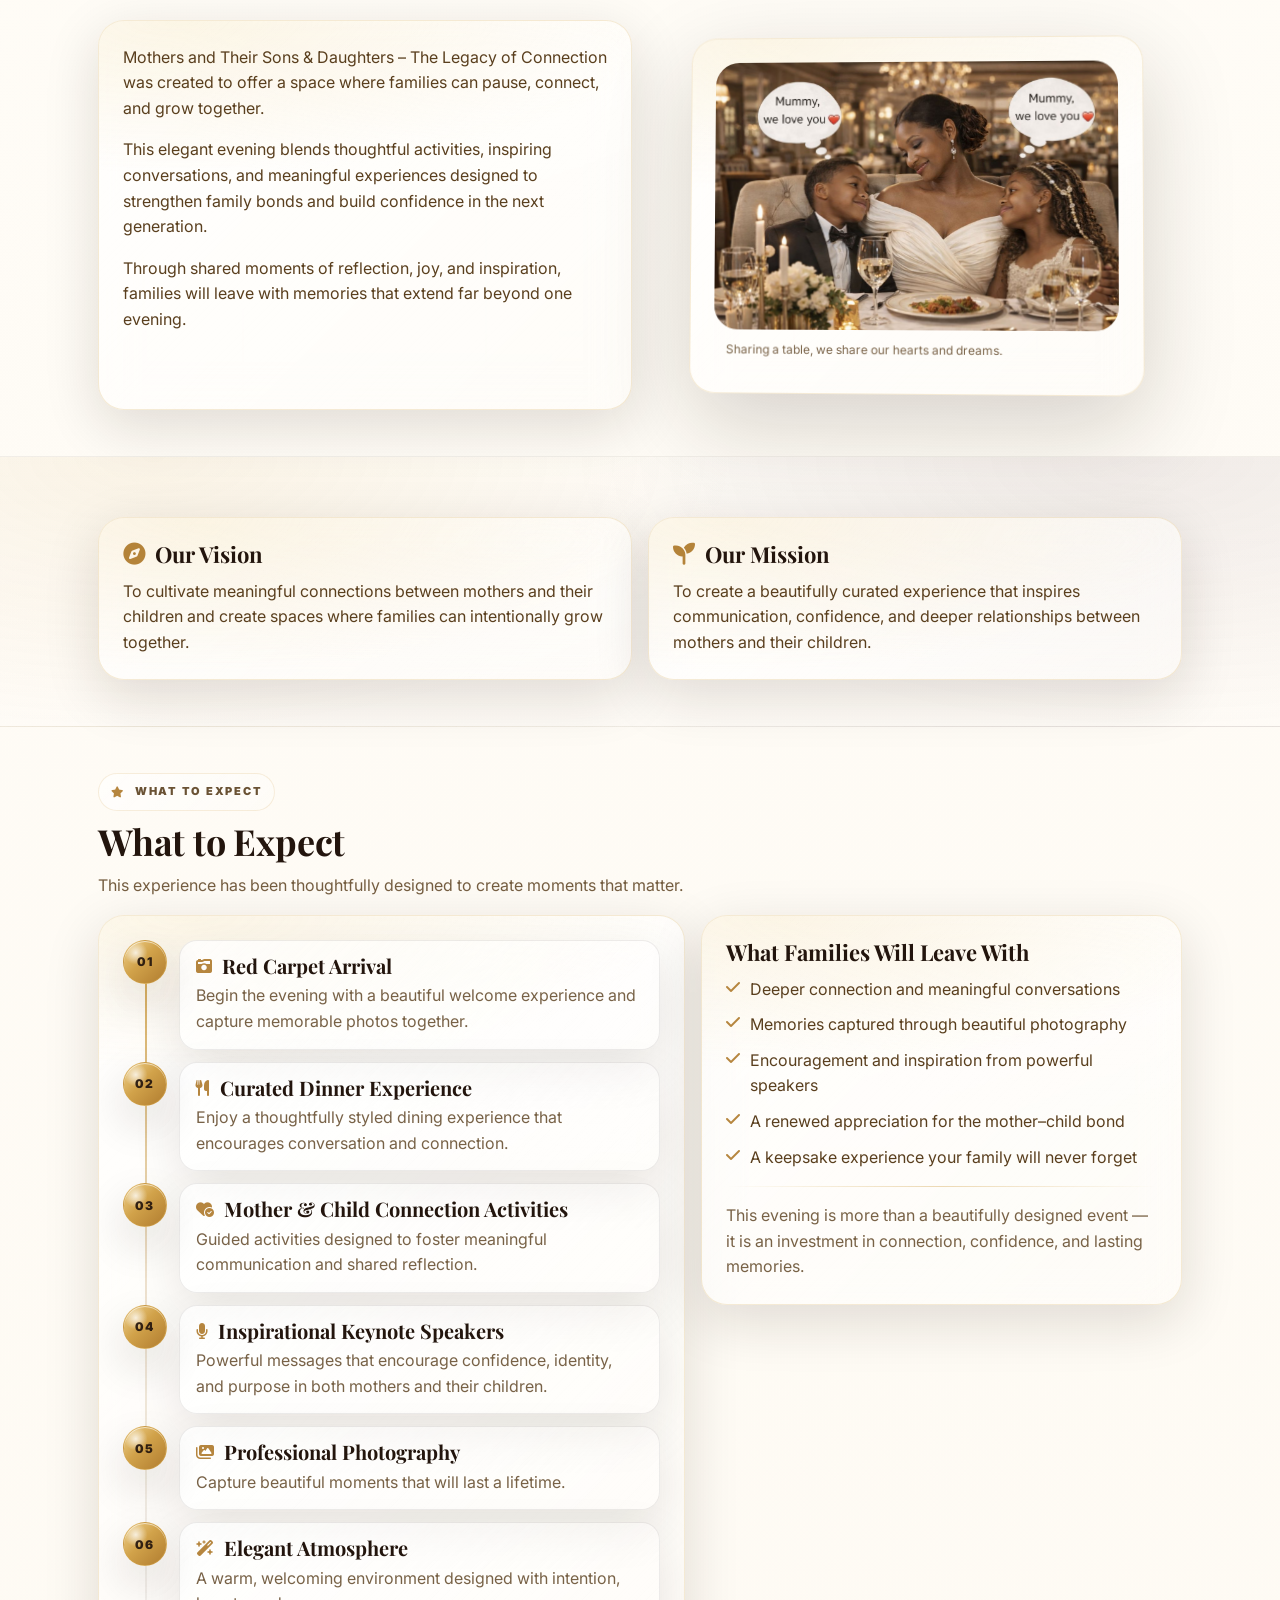
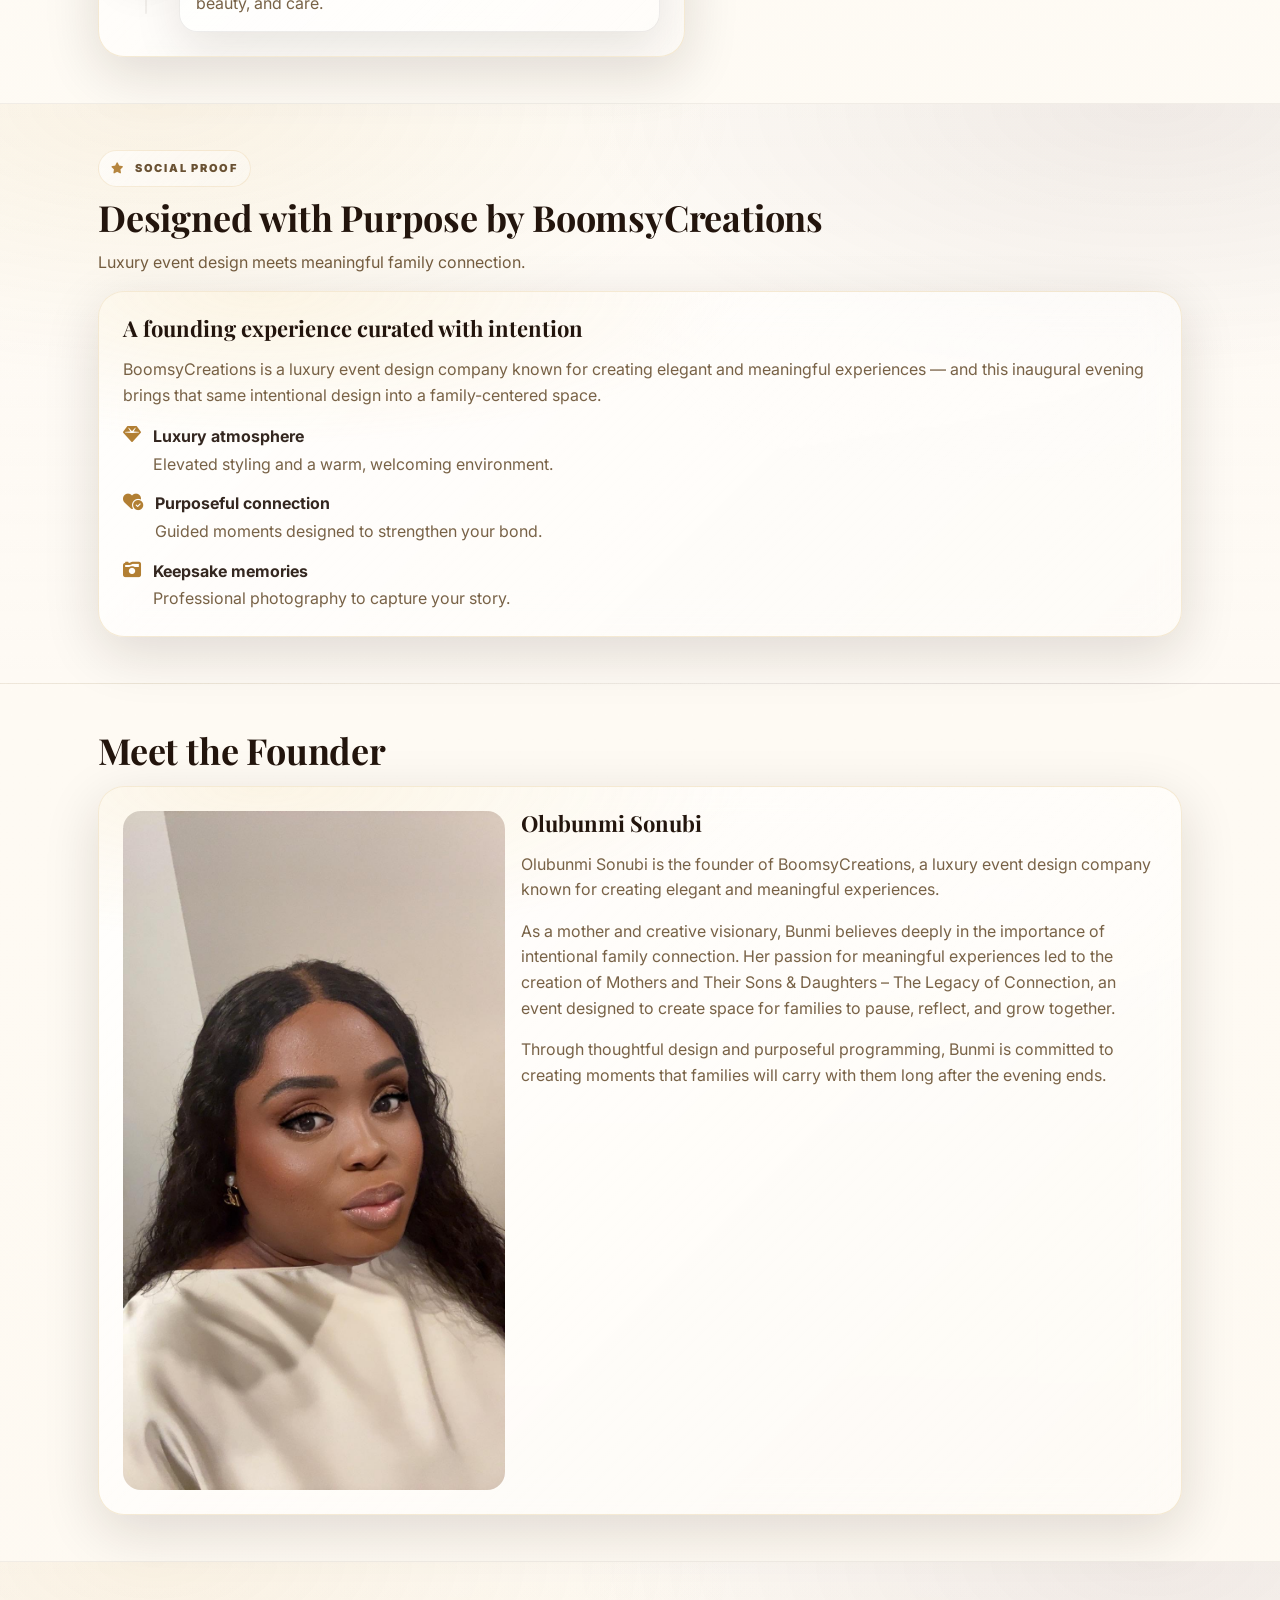
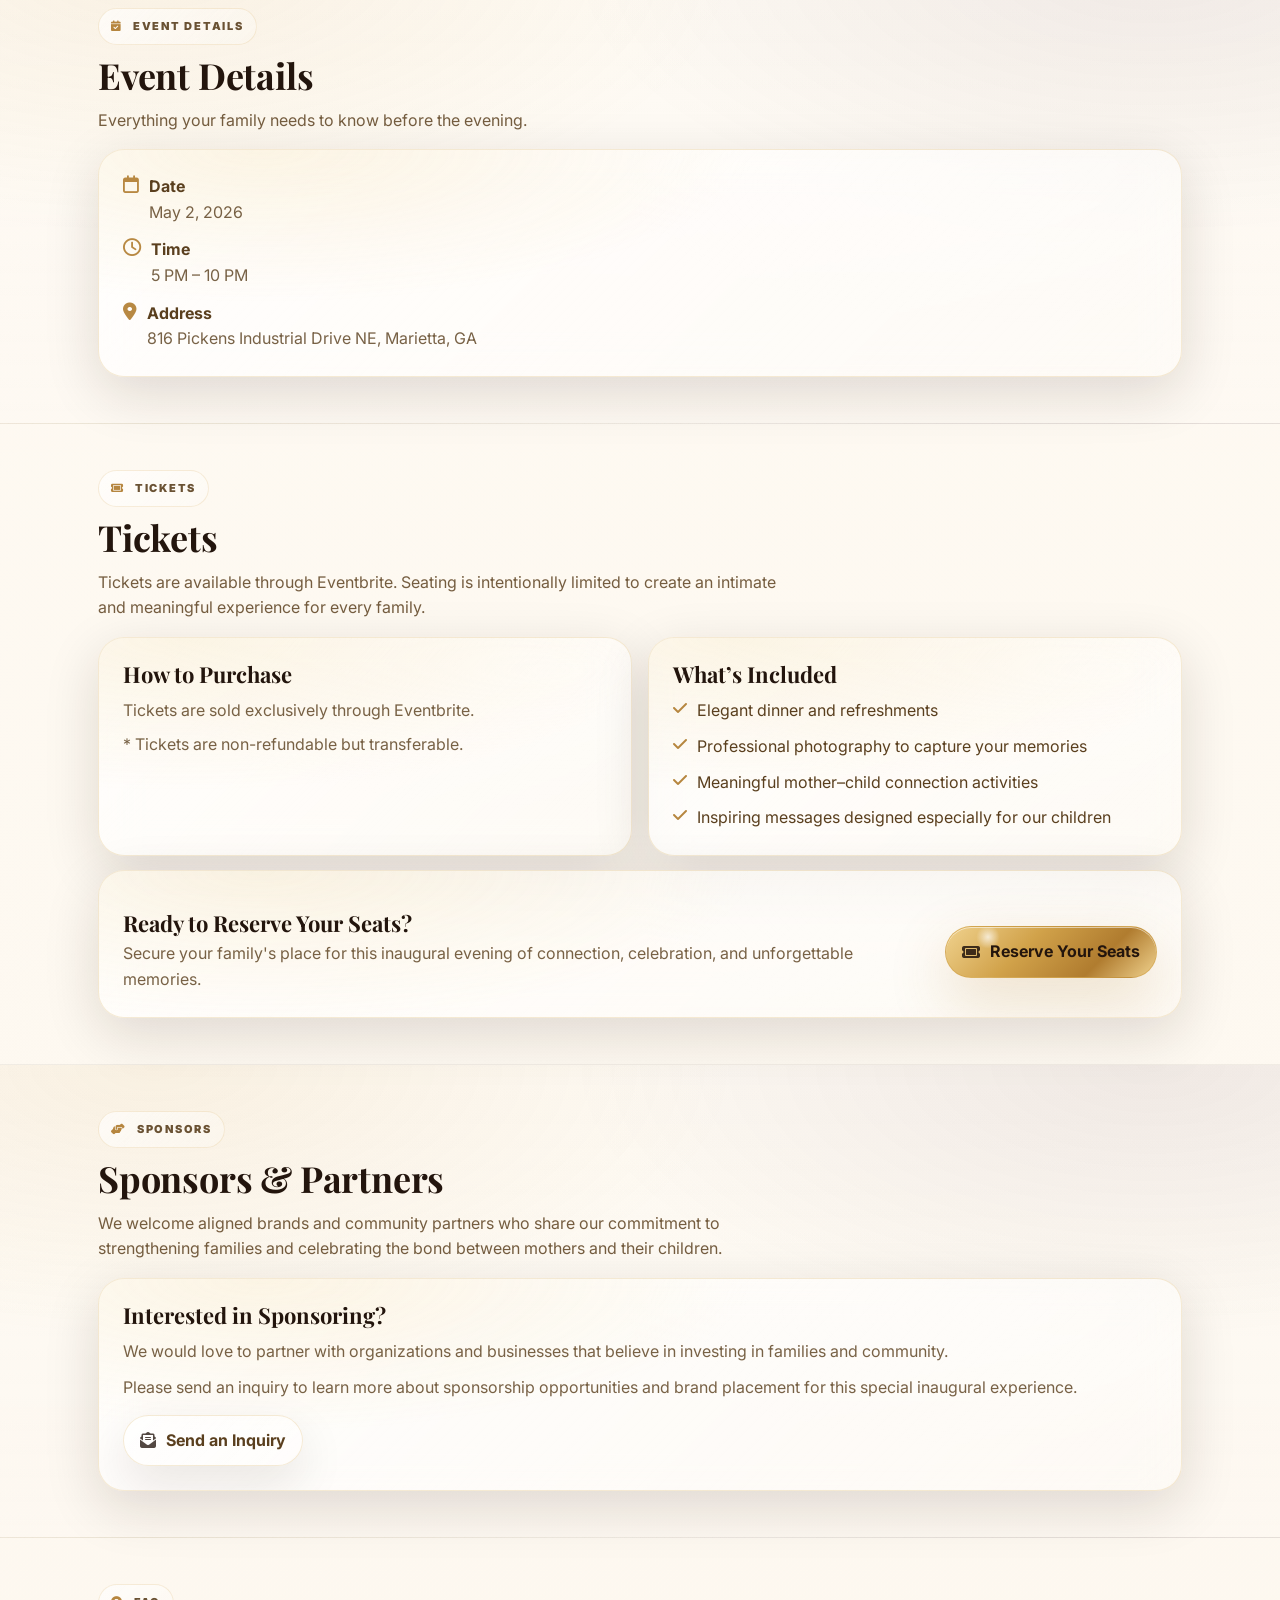
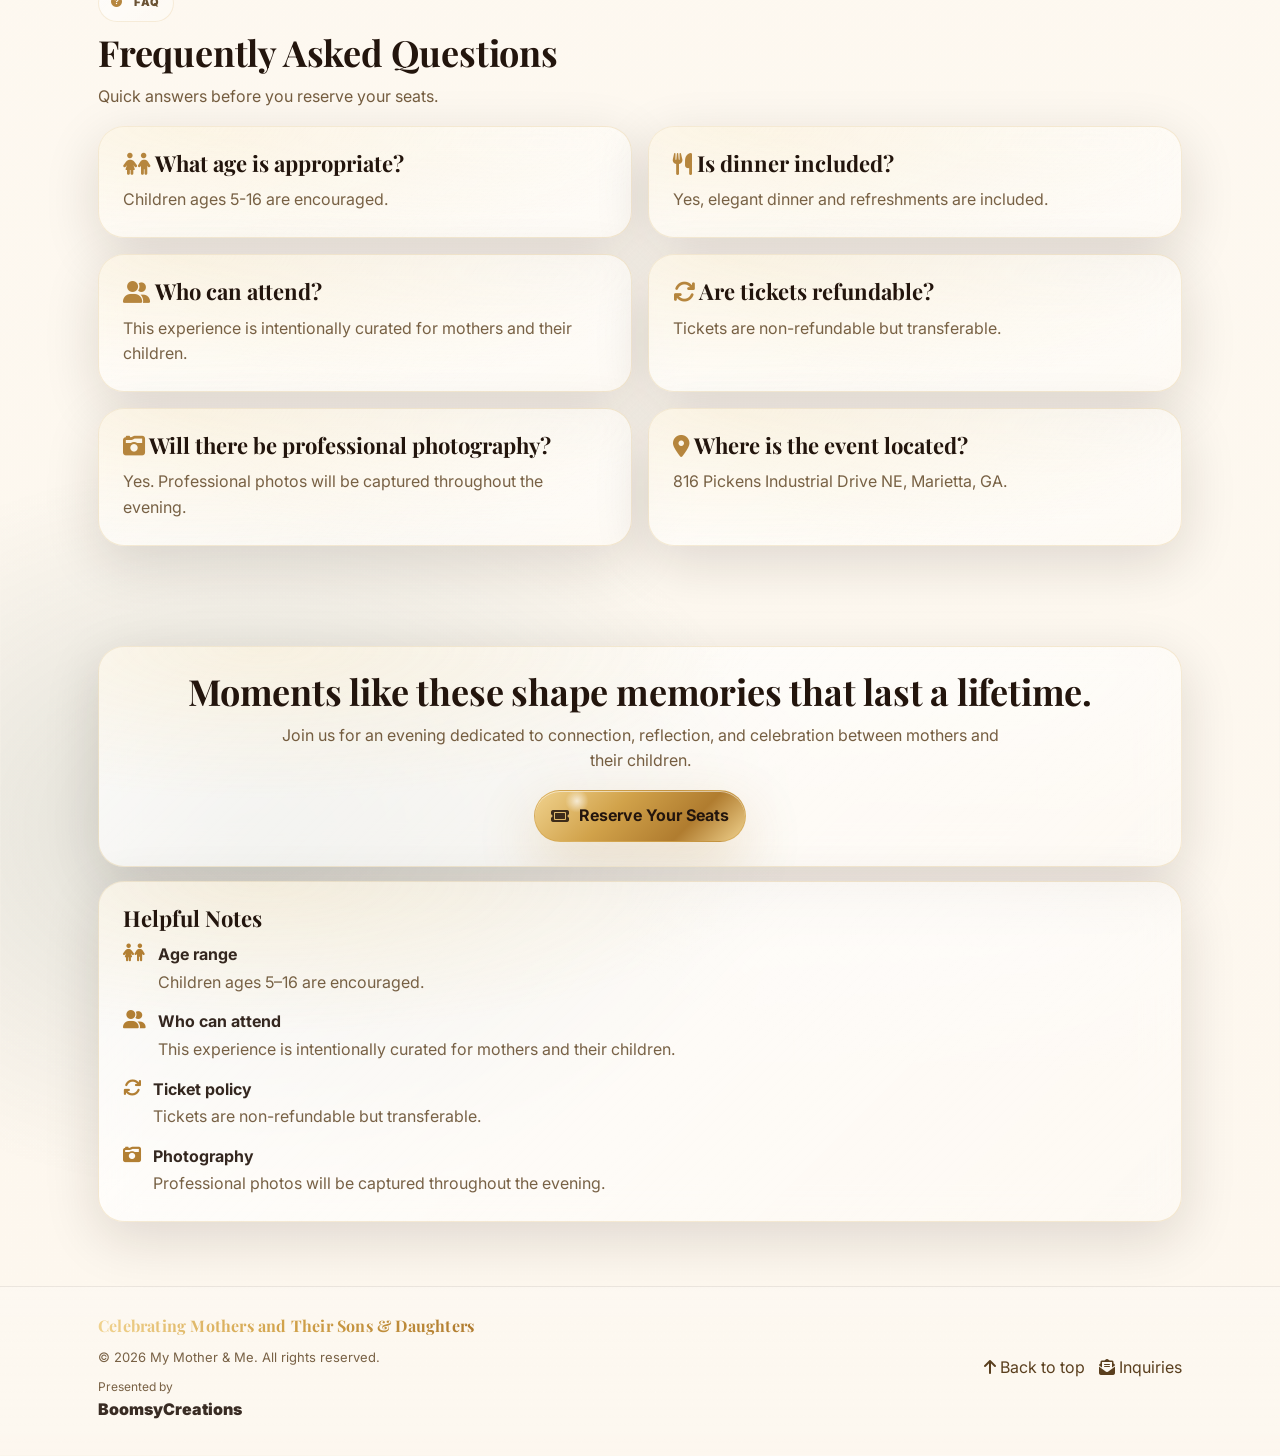
==== commit a440e3d2: "Add helpful notes to FAQ" ====
--- a/index.html
+++ b/index.html
@@ -405,6 +405,14 @@
             <h3 style="margin-top:0;"><i class="fa-solid fa-arrows-rotate" aria-hidden="true"></i> Are tickets refundable?</h3>
             <p class="muted" style="margin:0;">Tickets are non-refundable but transferable.</p>
           </div>
+          <div class="glass pad-lg">
+            <h3 style="margin-top:0;"><i class="fa-solid fa-camera-retro" aria-hidden="true"></i> Will there be professional photography?</h3>
+            <p class="muted" style="margin:0;">Yes. Professional photos will be captured throughout the evening.</p>
+          </div>
+          <div class="glass pad-lg">
+            <h3 style="margin-top:0;"><i class="fa-solid fa-location-dot" aria-hidden="true"></i> Where is the event located?</h3>
+            <p class="muted" style="margin:0;">816 Pickens Industrial Drive NE, Marietta, GA.</p>
+          </div>
         </div>
       </div>
     </section>
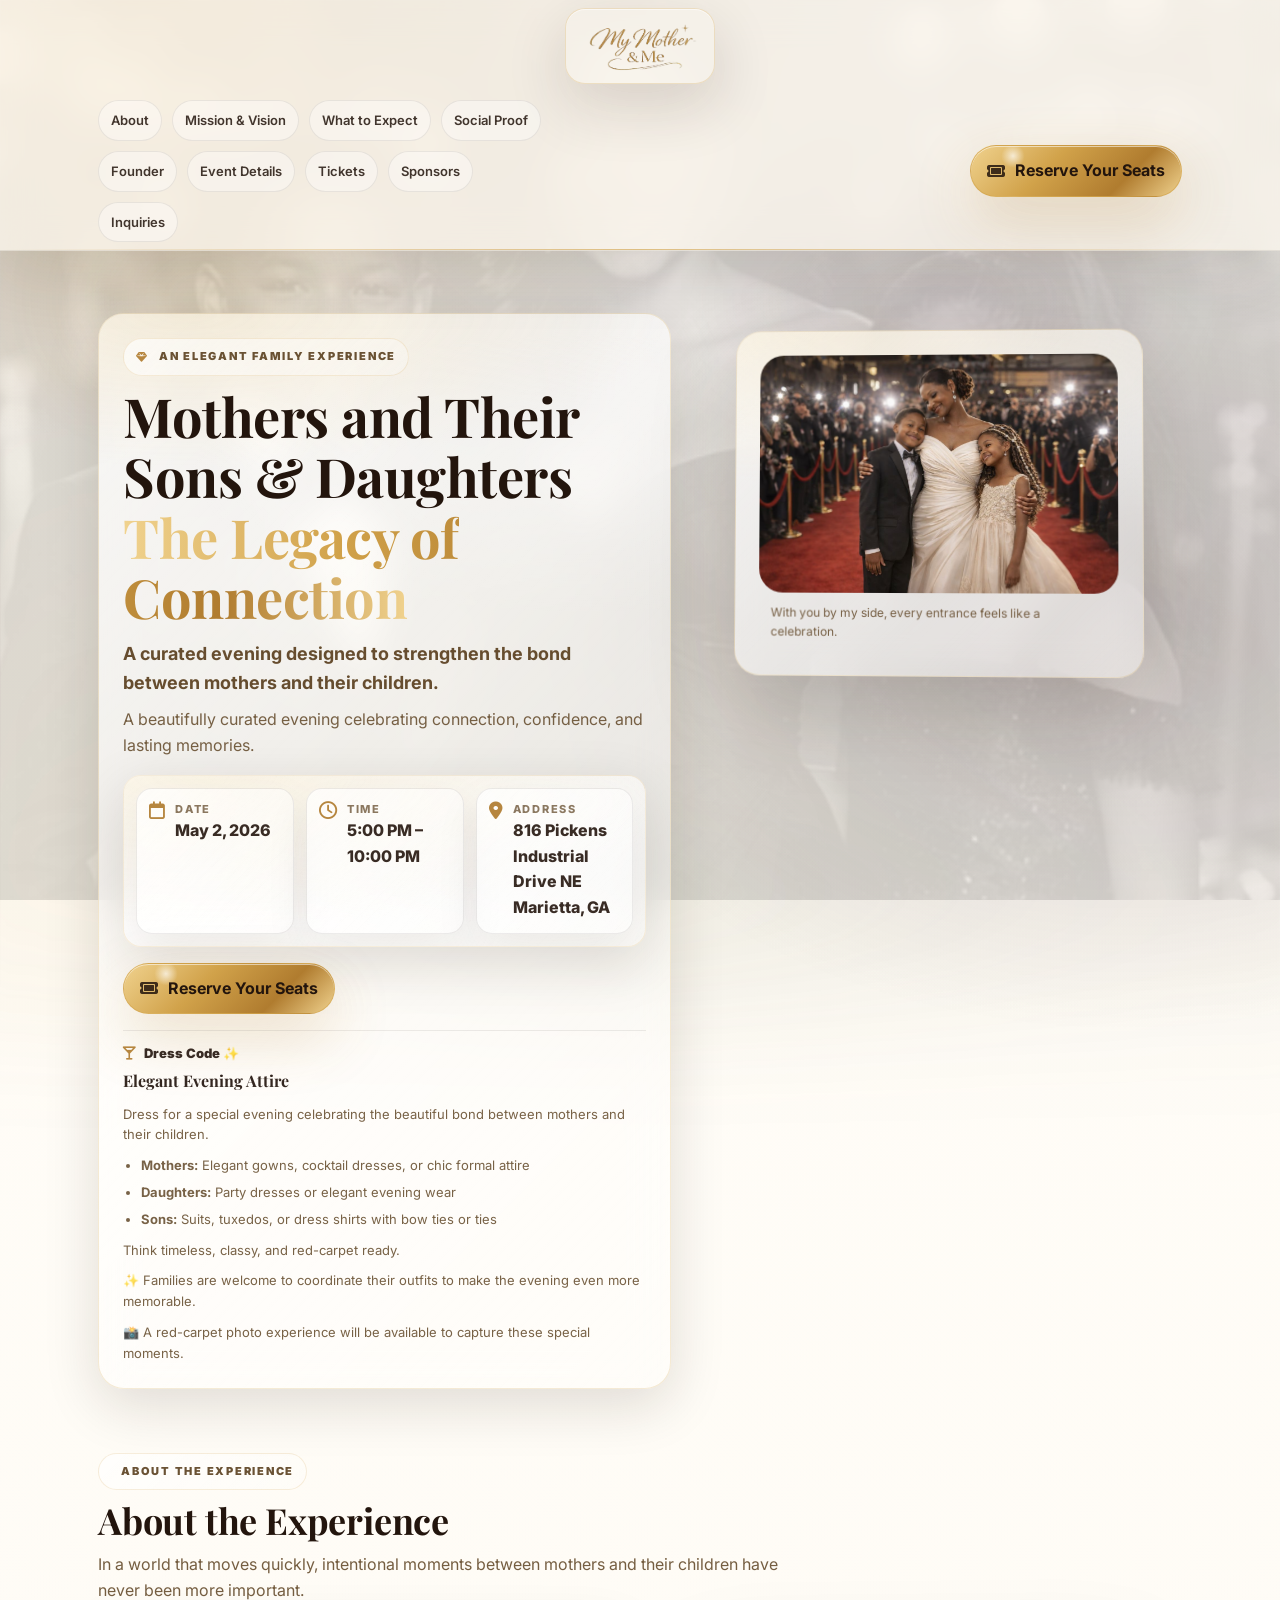
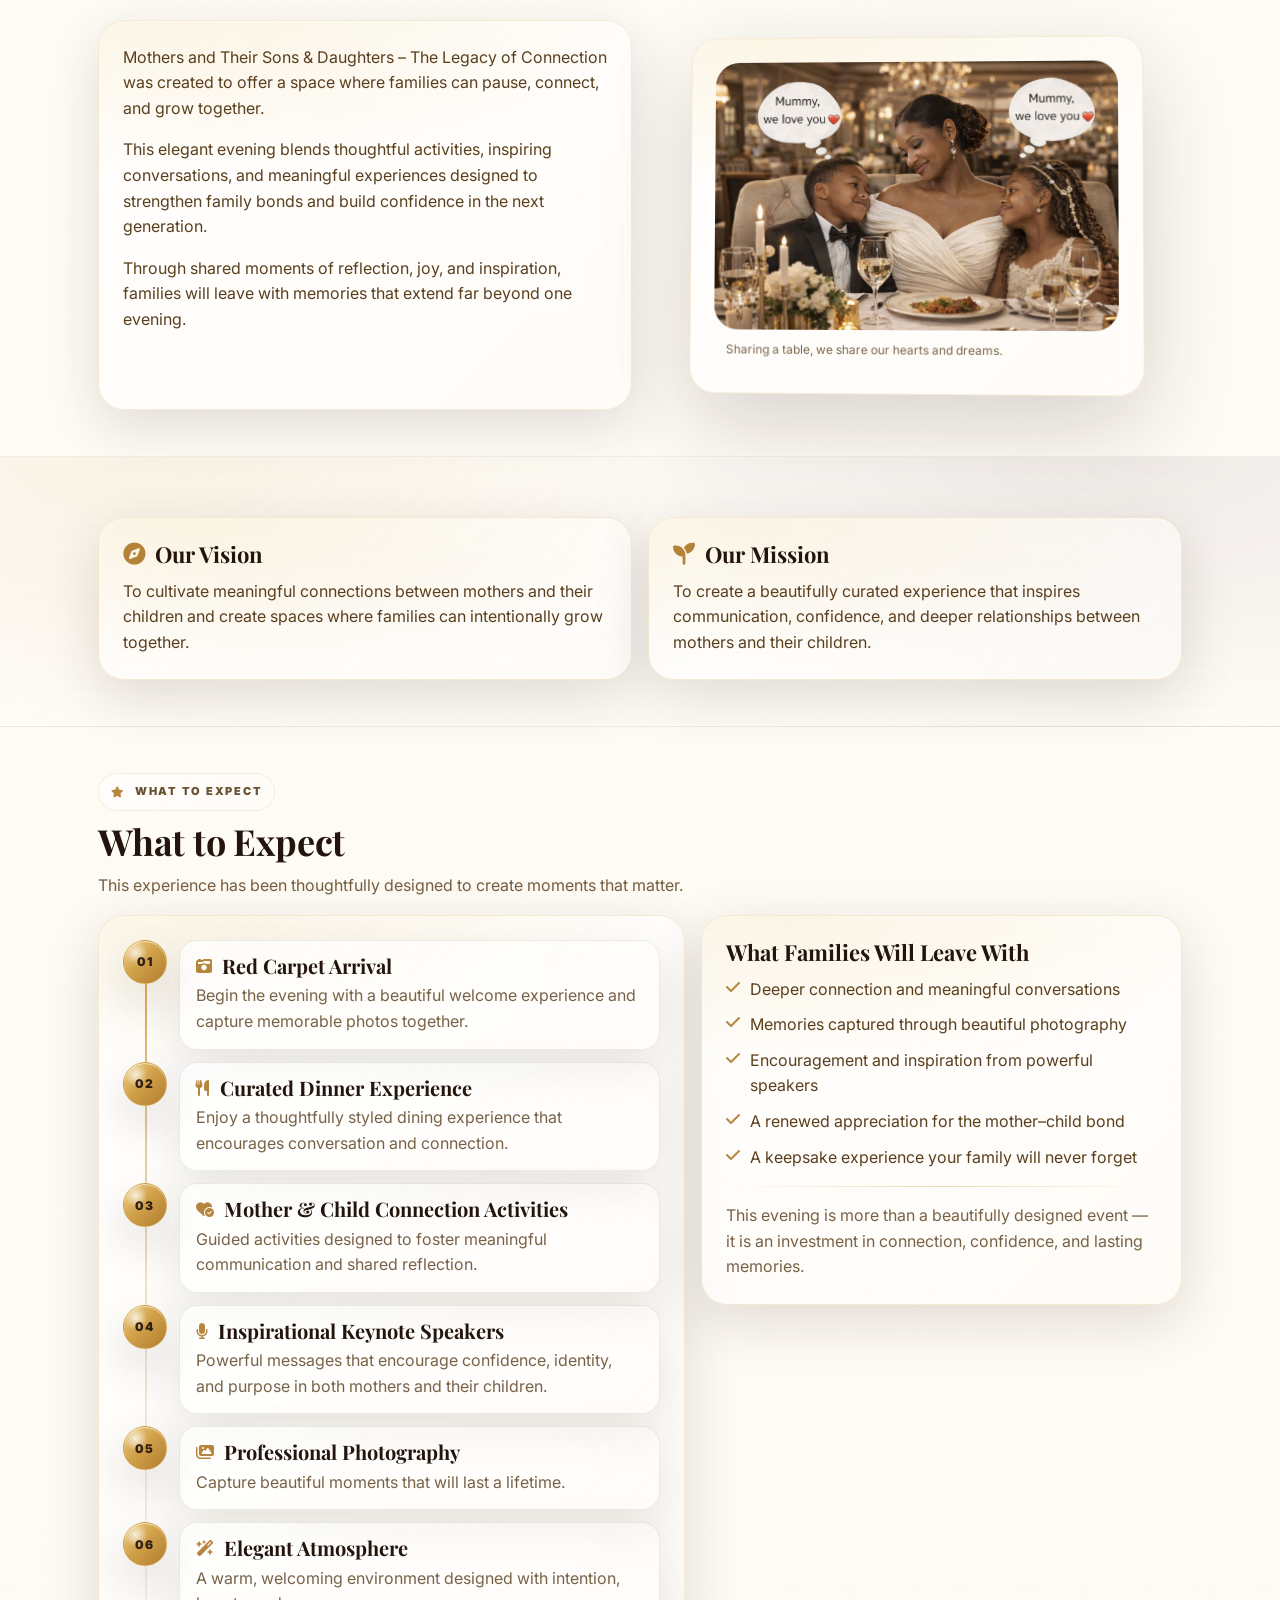
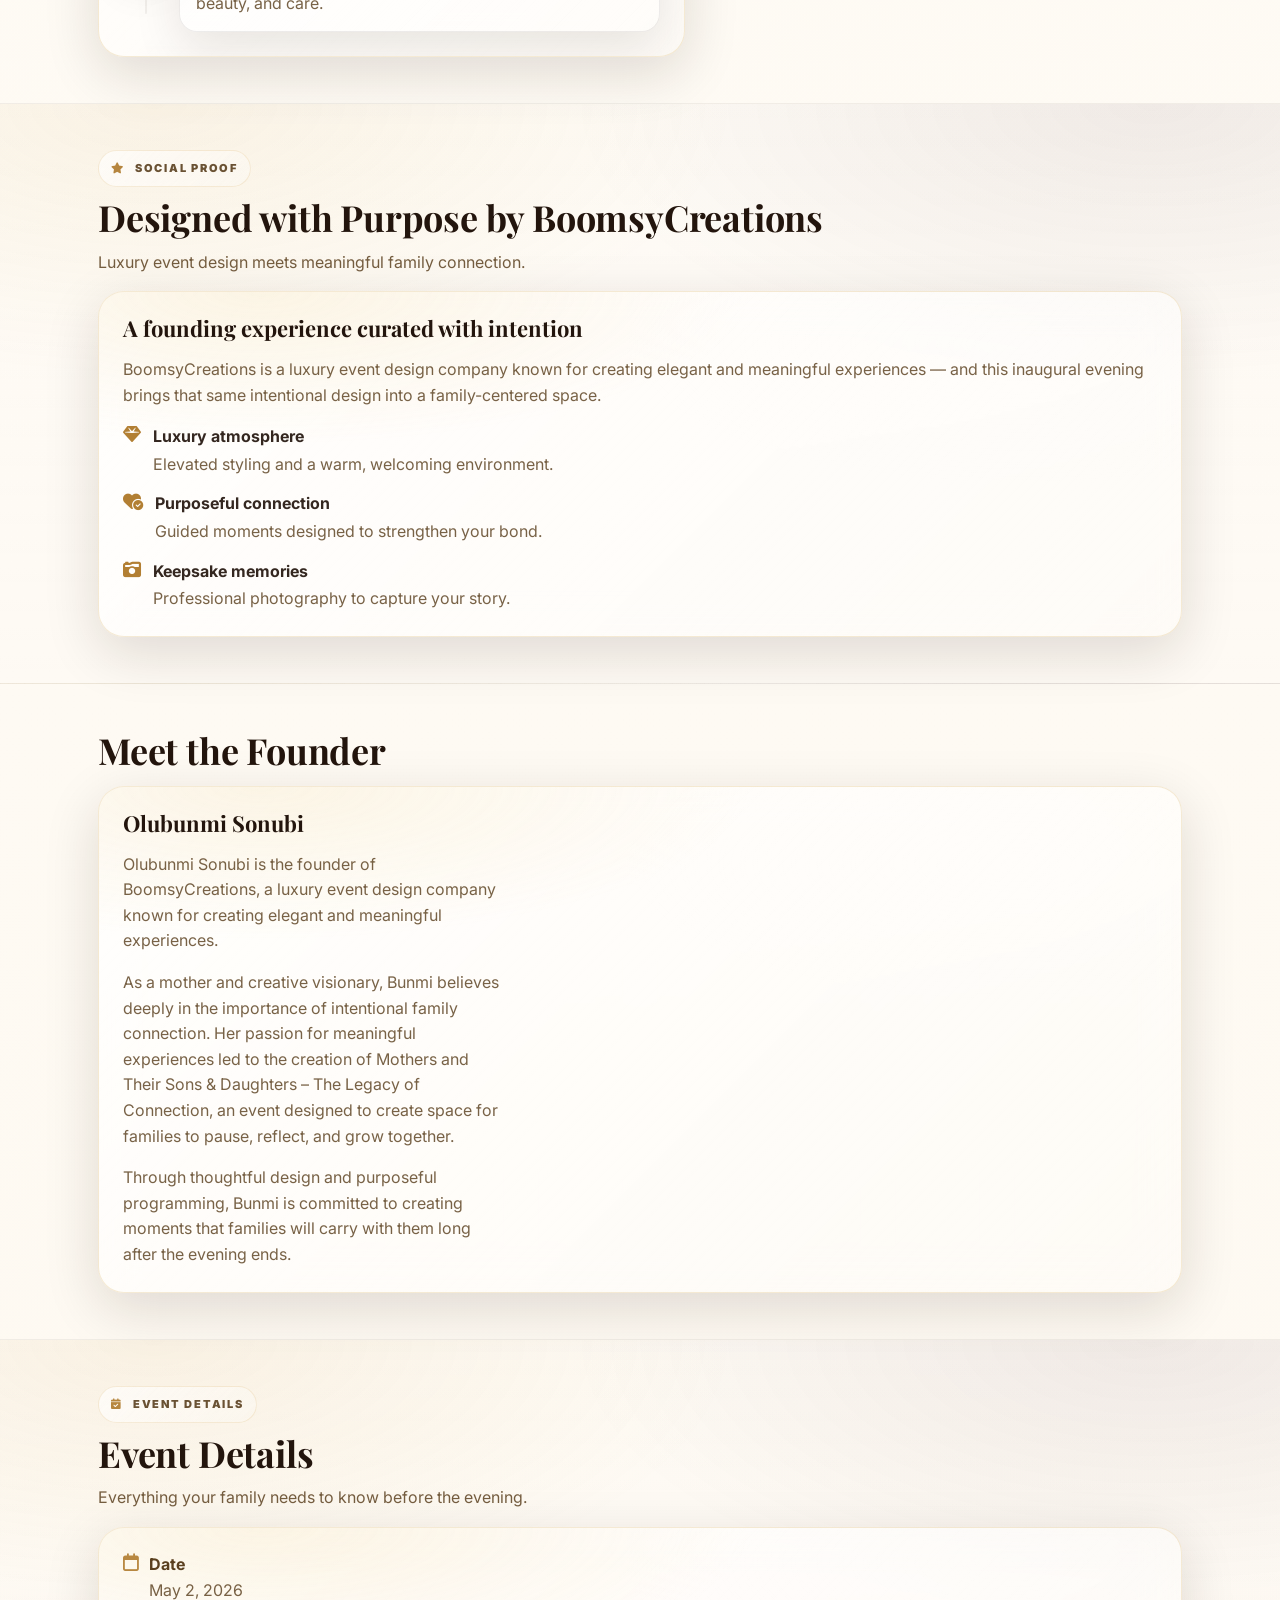
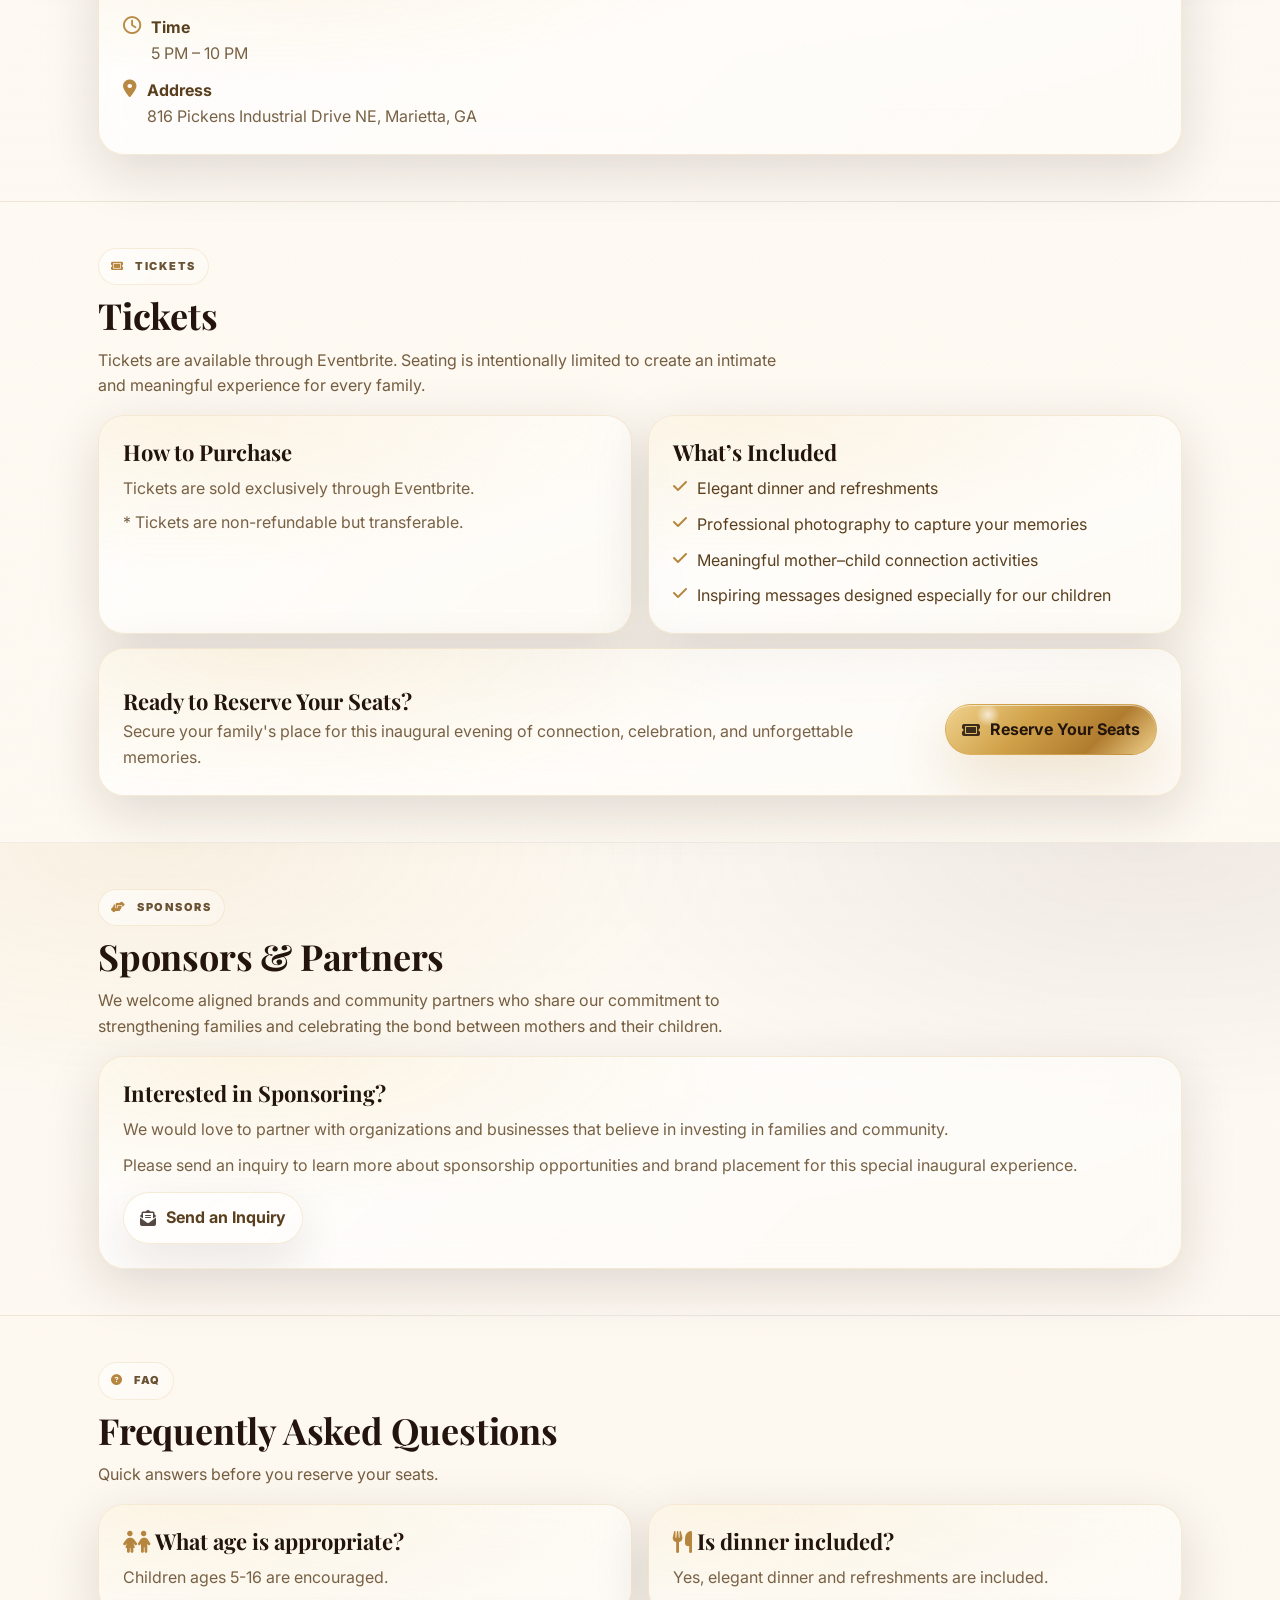
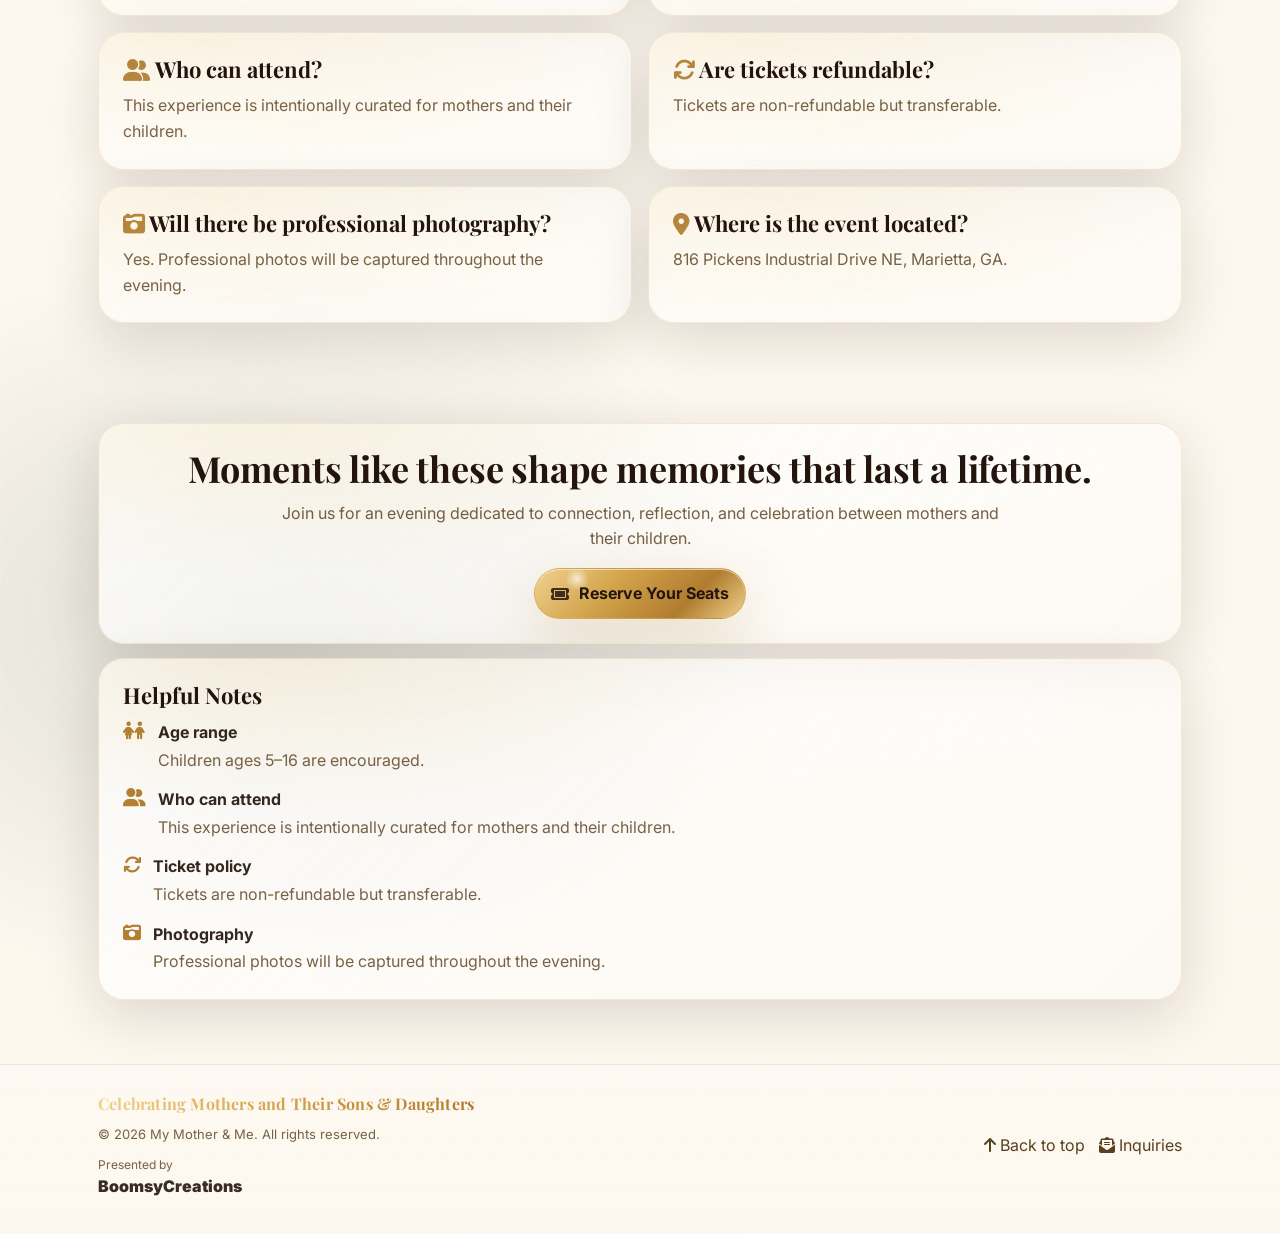
==== commit 9349da58: "Update founder image" ====
--- a/index.html
+++ b/index.html
@@ -268,7 +268,7 @@
 
         <div class="glass pad-lg founder-grid">
           <div class="founder-media">
-            <img src="assets/founder.jpeg" alt="Portrait of Olubunmi Sonubi." onerror="this.closest('.founder-grid').querySelector('.founder-media').style.display='none'" />
+            <img src="assets/founder-new.jpeg" alt="Portrait of Olubunmi Sonubi." onerror="this.closest('.founder-grid').querySelector('.founder-media').style.display='none'" />
           </div>
           <div>
             <h3 style="margin-top:0;">Olubunmi Sonubi</h3>
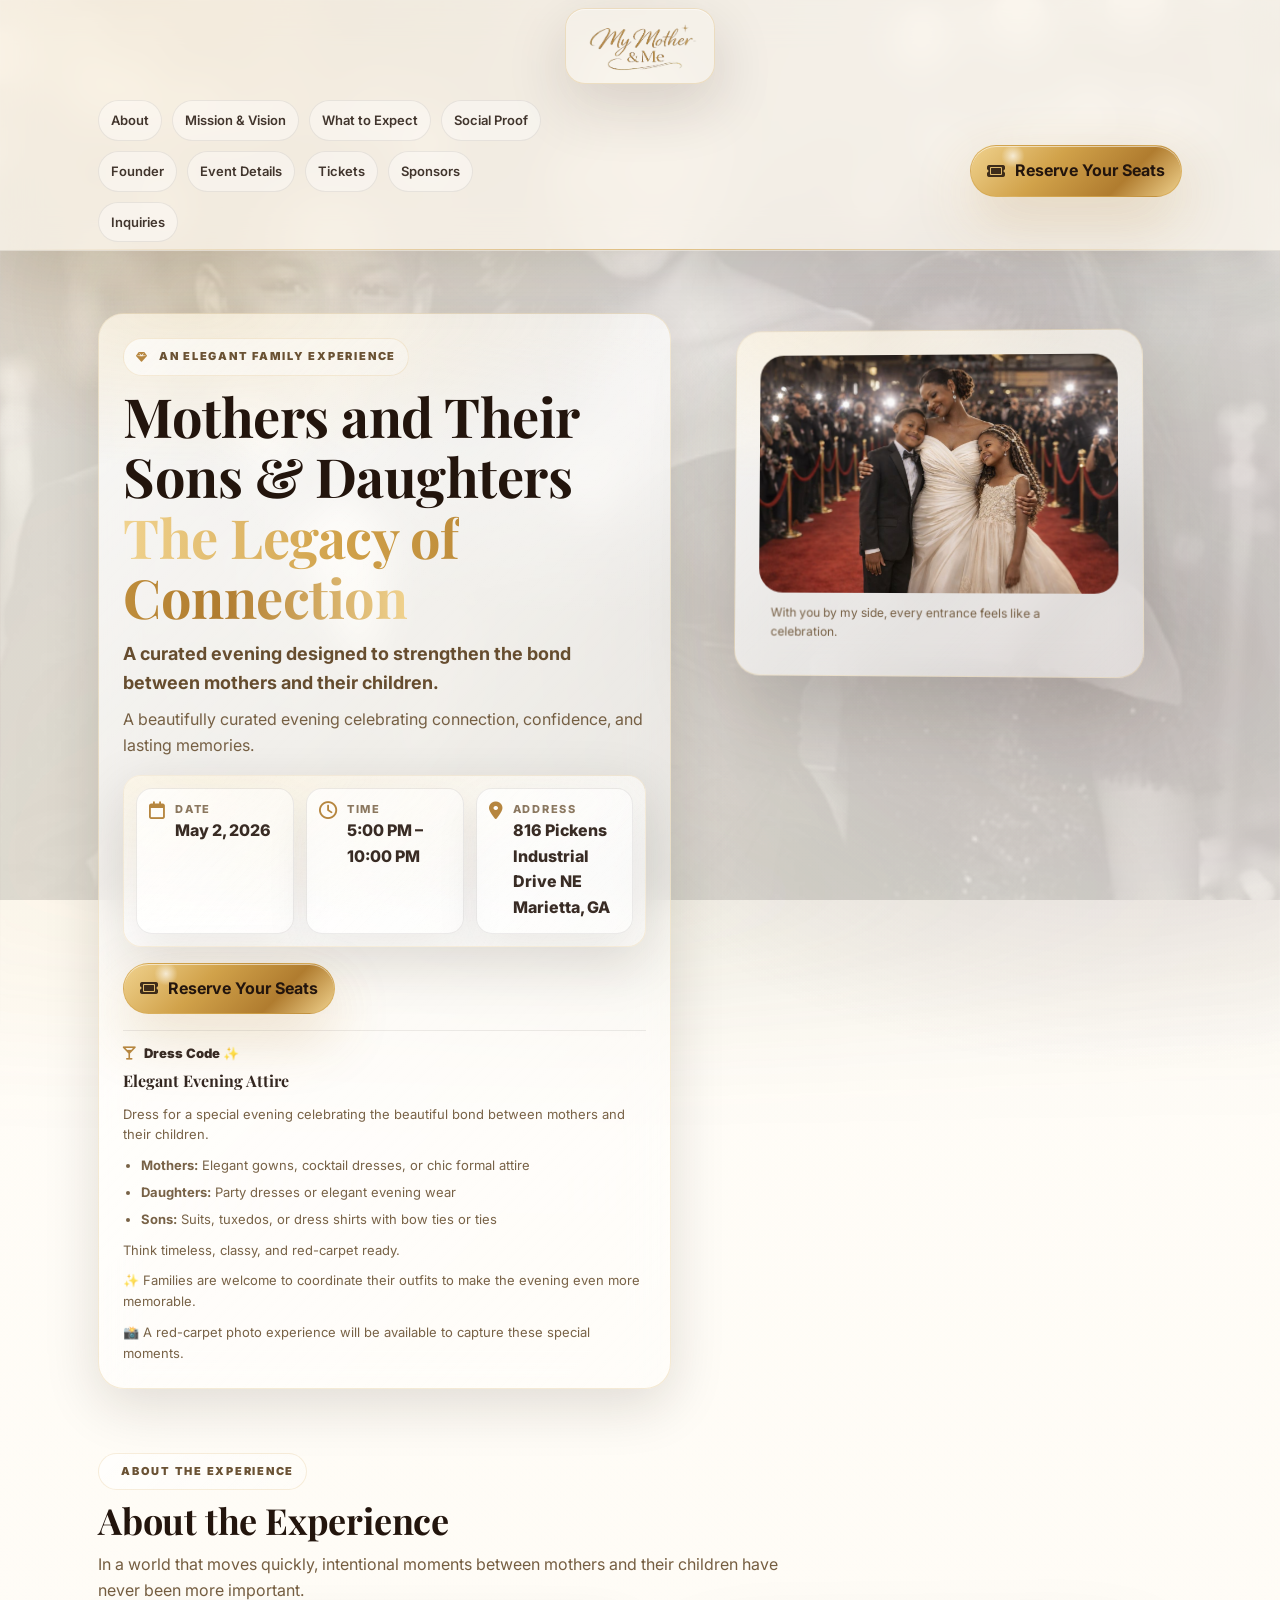
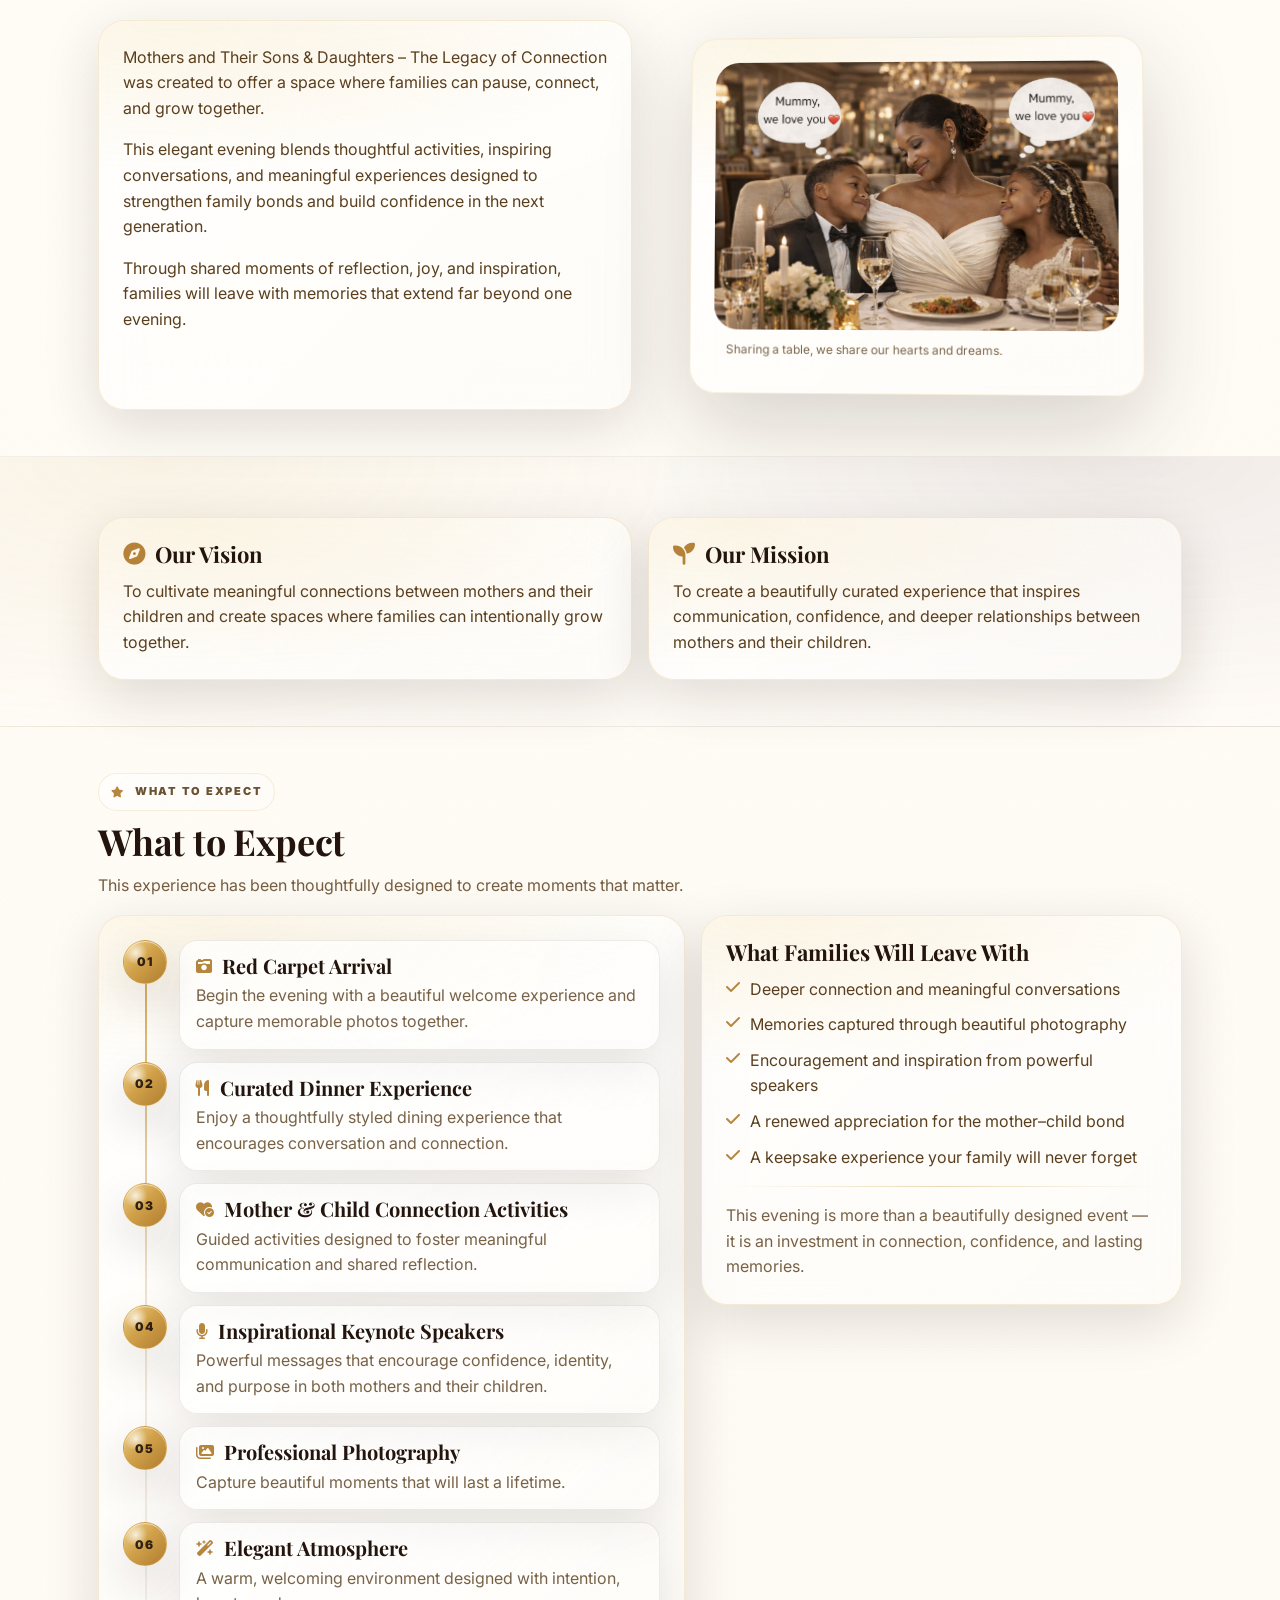
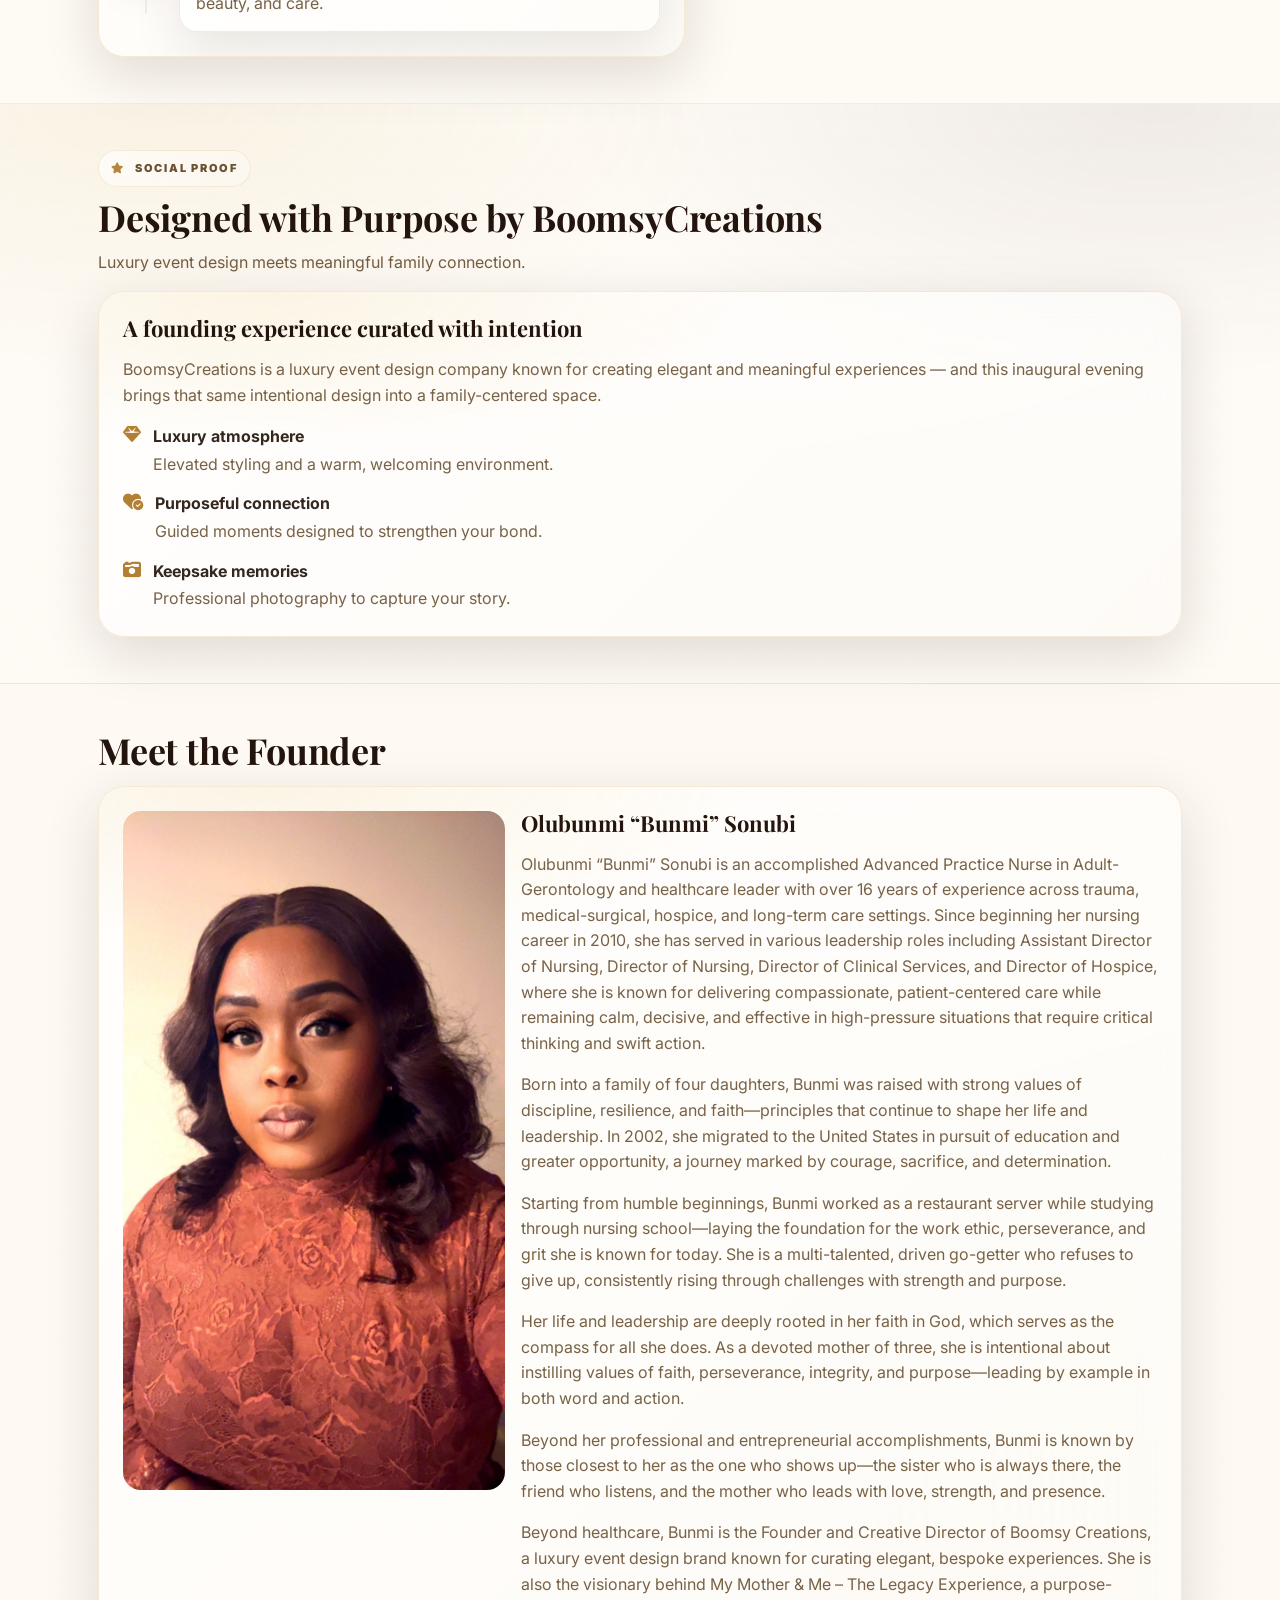
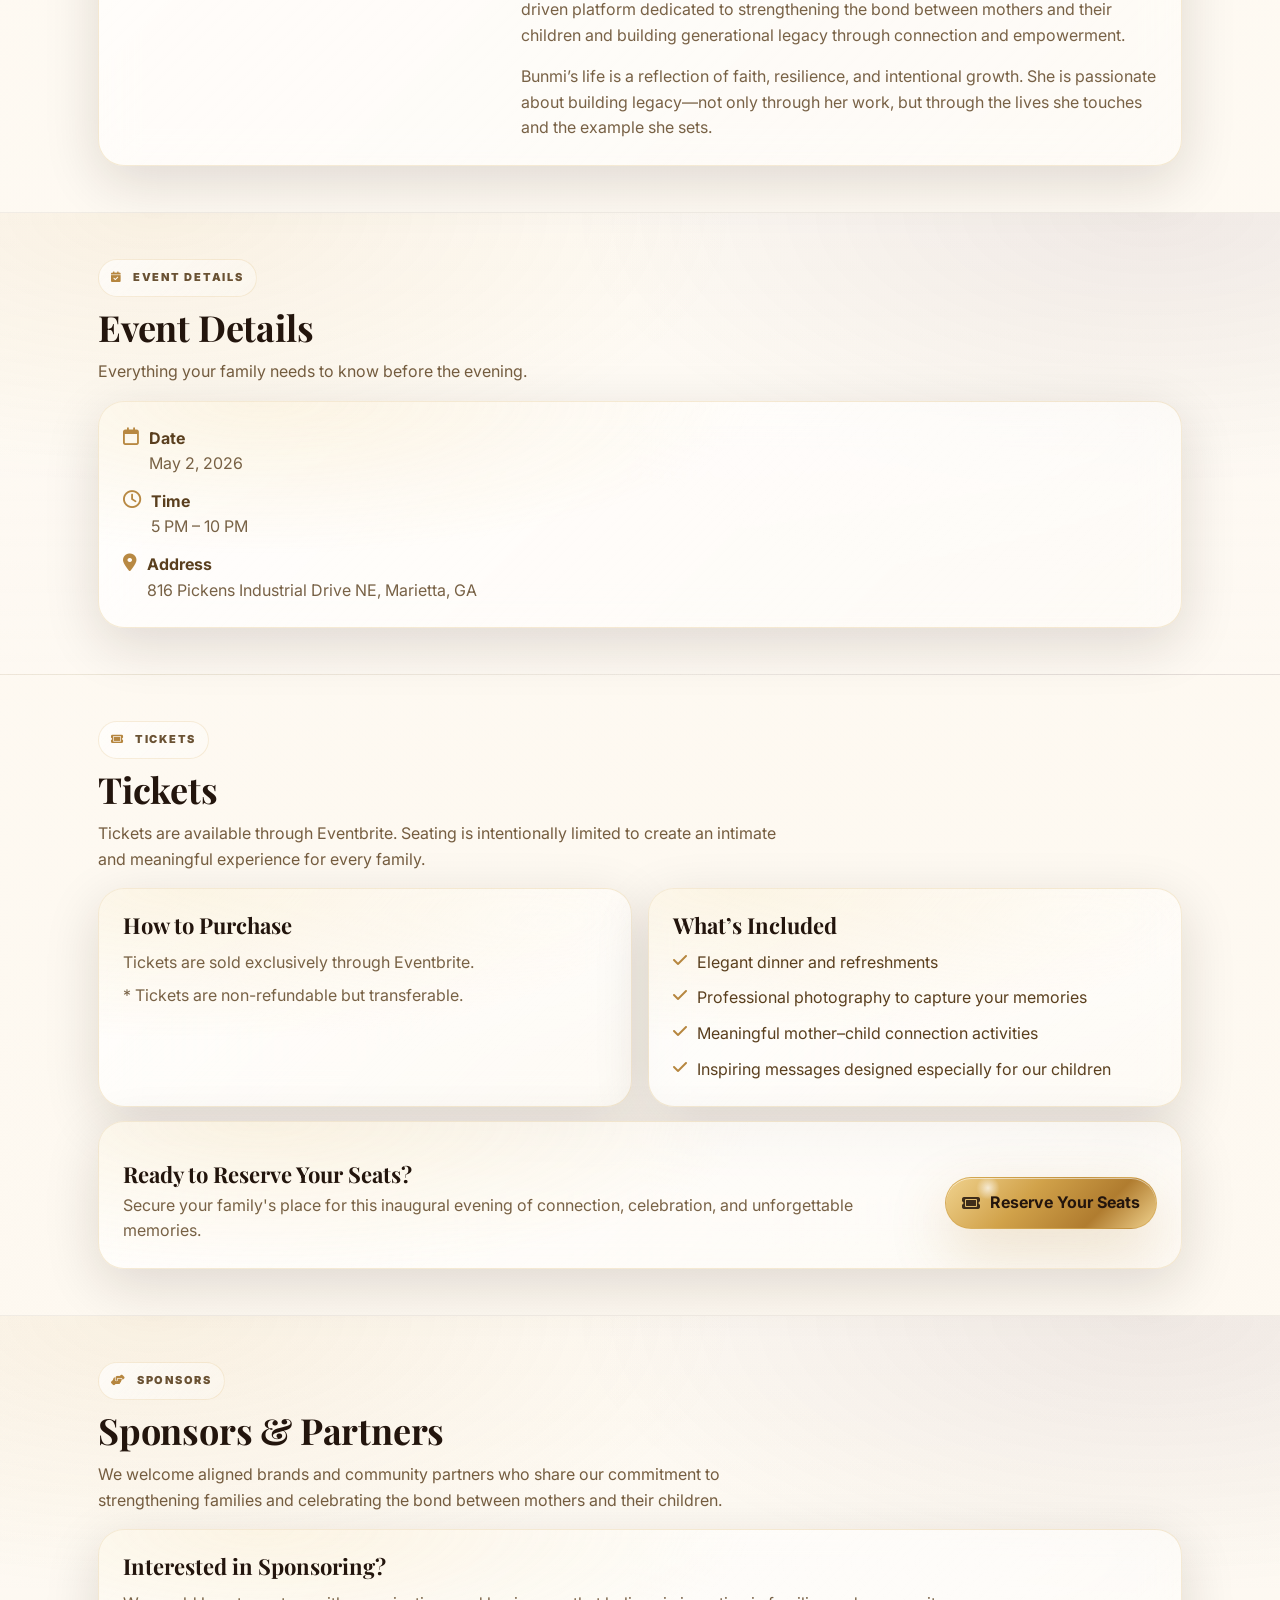
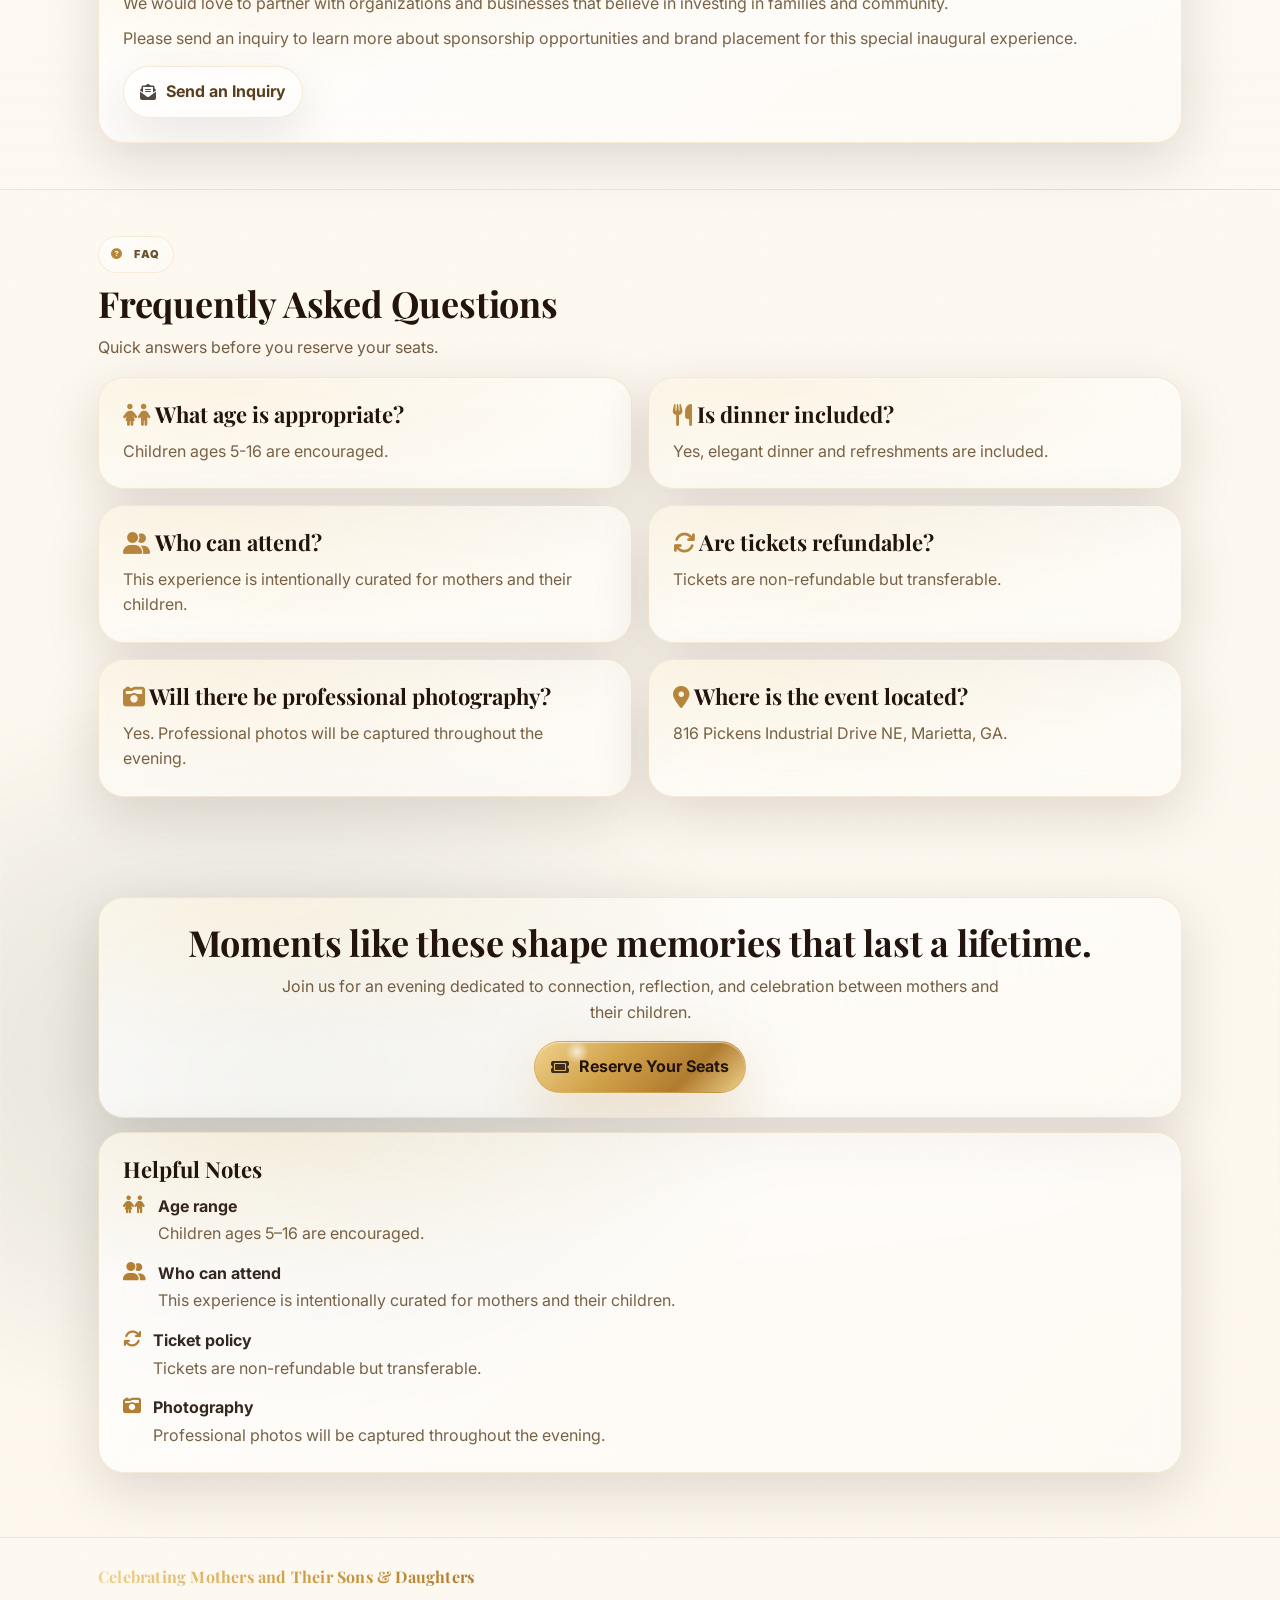
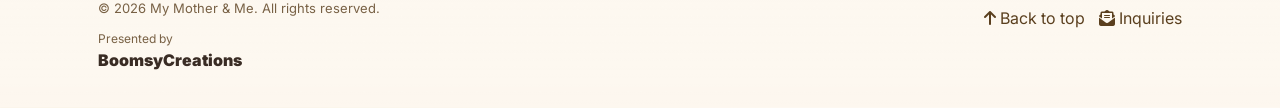
==== commit 5a8b0dfe: "Update founder bio" ====
--- a/index.html
+++ b/index.html
@@ -271,10 +271,14 @@
             <img src="assets/founder-new.jpeg" alt="Portrait of Olubunmi Sonubi." onerror="this.closest('.founder-grid').querySelector('.founder-media').style.display='none'" />
           </div>
           <div>
-            <h3 style="margin-top:0;">Olubunmi Sonubi</h3>
-            <p class="muted">Olubunmi Sonubi is the founder of BoomsyCreations, a luxury event design company known for creating elegant and meaningful experiences.</p>
-            <p class="muted">As a mother and creative visionary, Bunmi believes deeply in the importance of intentional family connection. Her passion for meaningful experiences led to the creation of Mothers and Their Sons &amp; Daughters – The Legacy of Connection, an event designed to create space for families to pause, reflect, and grow together.</p>
-            <p class="muted" style="margin-bottom:0;">Through thoughtful design and purposeful programming, Bunmi is committed to creating moments that families will carry with them long after the evening ends.</p>
+            <h3 style="margin-top:0;">Olubunmi “Bunmi” Sonubi</h3>
+            <p class="muted">Olubunmi “Bunmi” Sonubi is an accomplished Advanced Practice Nurse in Adult-Gerontology and healthcare leader with over 16 years of experience across trauma, medical-surgical, hospice, and long-term care settings. Since beginning her nursing career in 2010, she has served in various leadership roles including Assistant Director of Nursing, Director of Nursing, Director of Clinical Services, and Director of Hospice, where she is known for delivering compassionate, patient-centered care while remaining calm, decisive, and effective in high-pressure situations that require critical thinking and swift action.</p>
+            <p class="muted">Born into a family of four daughters, Bunmi was raised with strong values of discipline, resilience, and faith—principles that continue to shape her life and leadership. In 2002, she migrated to the United States in pursuit of education and greater opportunity, a journey marked by courage, sacrifice, and determination.</p>
+            <p class="muted">Starting from humble beginnings, Bunmi worked as a restaurant server while studying through nursing school—laying the foundation for the work ethic, perseverance, and grit she is known for today. She is a multi-talented, driven go-getter who refuses to give up, consistently rising through challenges with strength and purpose.</p>
+            <p class="muted">Her life and leadership are deeply rooted in her faith in God, which serves as the compass for all she does. As a devoted mother of three, she is intentional about instilling values of faith, perseverance, integrity, and purpose—leading by example in both word and action.</p>
+            <p class="muted">Beyond her professional and entrepreneurial accomplishments, Bunmi is known by those closest to her as the one who shows up—the sister who is always there, the friend who listens, and the mother who leads with love, strength, and presence.</p>
+            <p class="muted">Beyond healthcare, Bunmi is the Founder and Creative Director of Boomsy Creations, a luxury event design brand known for curating elegant, bespoke experiences. She is also the visionary behind My Mother &amp; Me – The Legacy Experience, a purpose-driven platform dedicated to strengthening the bond between mothers and their children and building generational legacy through connection and empowerment.</p>
+            <p class="muted" style="margin-bottom:0;">Bunmi’s life is a reflection of faith, resilience, and intentional growth. She is passionate about building legacy—not only through her work, but through the lives she touches and the example she sets.</p>
           </div>
         </div>
       </div>
